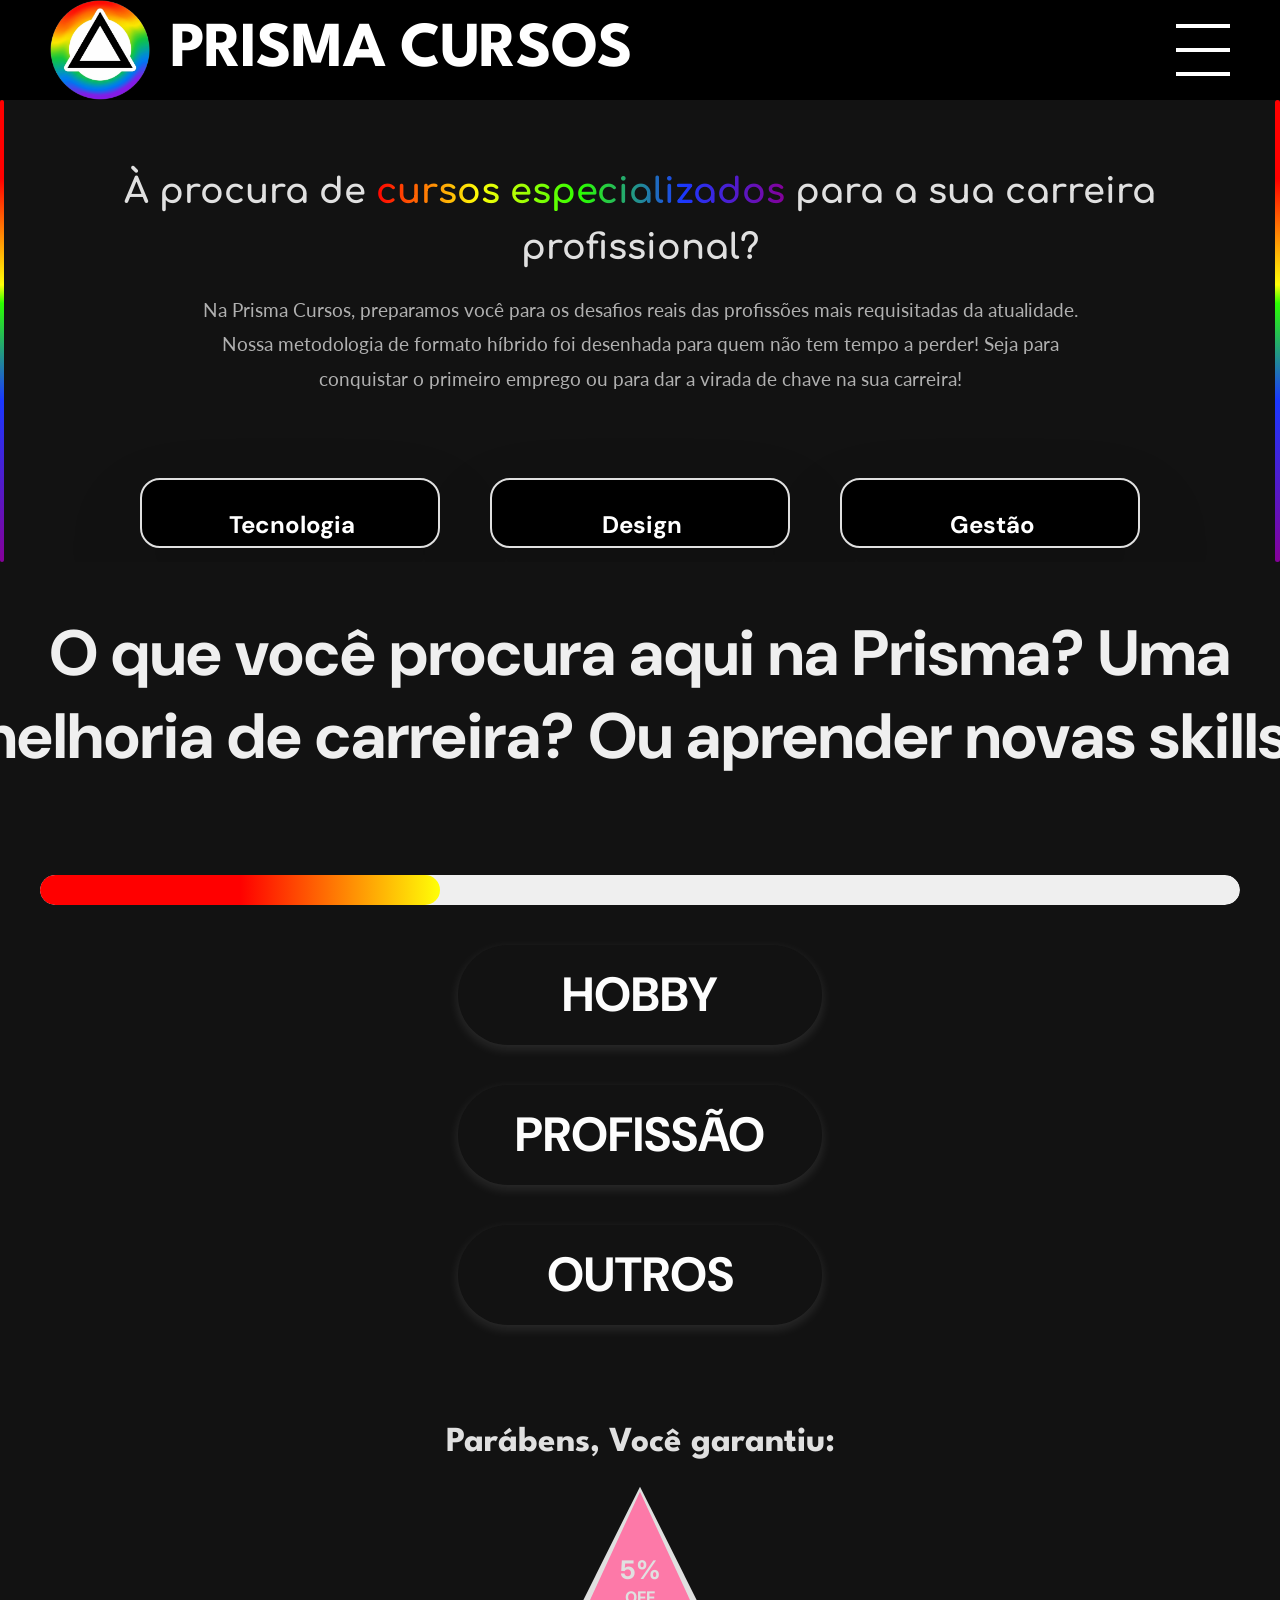
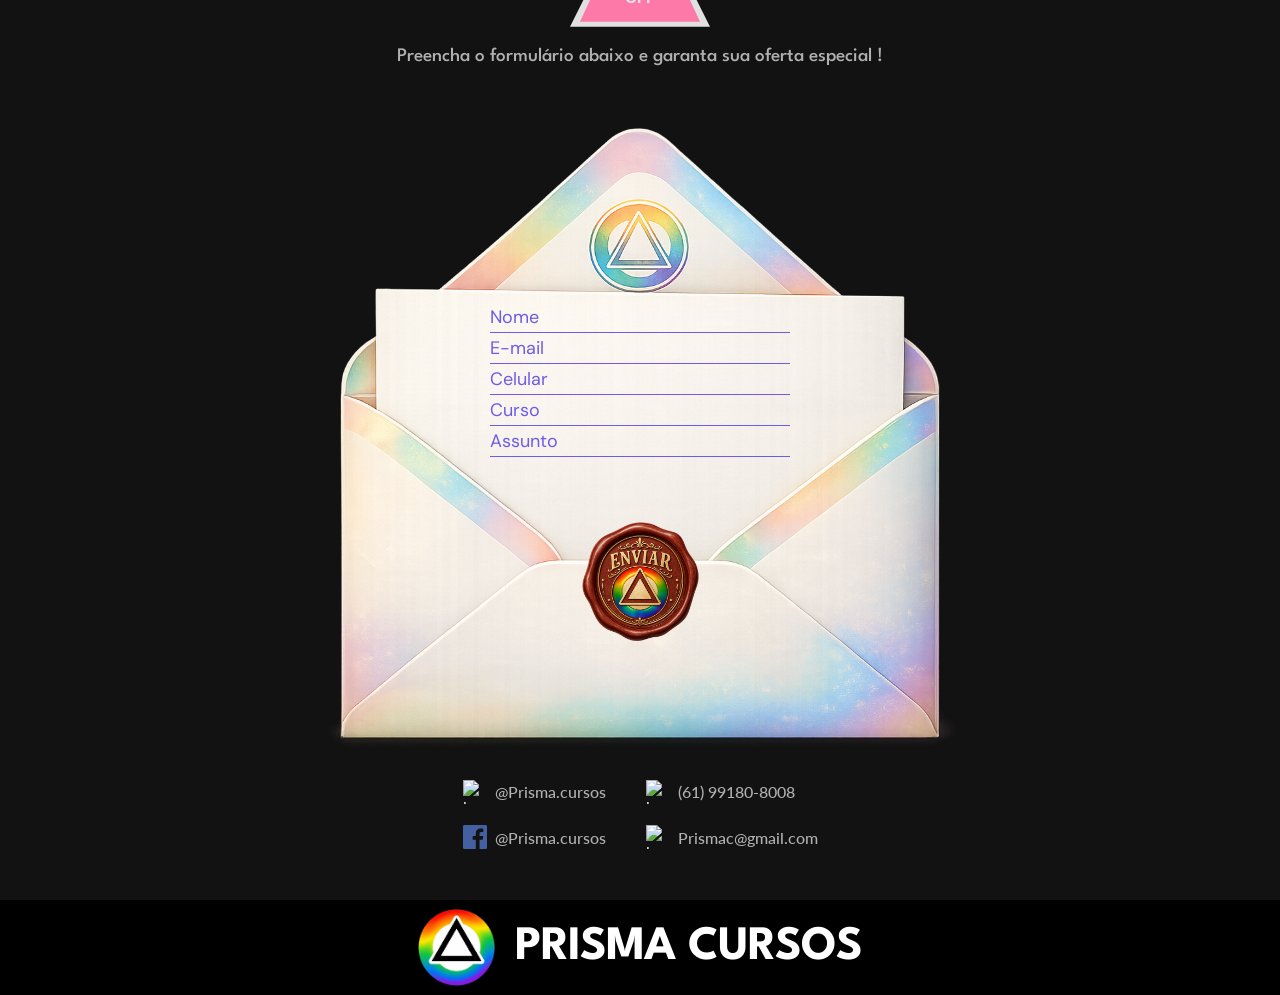
==== index.html @ 5616bdf9 "style(quiz): finalizar ajustes do figma e corrigir cliques do desconto progressivo" ====
<!DOCTYPE html>
<html lang="pt-BR">

<head>
  <meta charset="UTF-8">
  <meta name="viewport" content="width=device-width, initial-scale=1.0">
  <meta name="description" content="PrismaCursos - Plataforma de cursos online">
  <title>PrismaCursos</title>

  <!-- Google Fonts: League Spartan + DM Sans -->
  <link rel="preconnect" href="https://fonts.googleapis.com">
  <link rel="preconnect" href="https://fonts.gstatic.com" crossorigin>
  <link
    href="https://fonts.googleapis.com/css2?family=DM+Sans:wght@400;500;700&family=League+Spartan:wght@600;700;800&display=swap"
    rel="stylesheet">

  <link rel="stylesheet" href="css/styles.css">
</head>

<body>

  <!-- ============ HEADER ============ -->
  <header id="header">
    <nav id="navbar">
      <!-- Logo + Nome à esquerda -->
      <a href="#" class="logo" id="logo-link">
        <img src="assets/PrismaLogo.png" alt="Prisma Logo" class="logo-img" id="logo-img">
        <span class="logo-text">PRISMA CURSOS</span>
      </a>

      <!-- Hamburger Menu à direita -->
      <button class="hamburger" id="hamburger-btn" aria-label="Abrir menu" aria-expanded="false">
        <span class="hamburger-line"></span>
        <span class="hamburger-line"></span>
        <span class="hamburger-line"></span>
      </button>
    </nav>

    <!-- Overlay do menu -->
    <div class="menu-overlay" id="menu-overlay">
      <ul class="menu-list" id="menu-list">
        <li class="menu-item">
          <a href="#prisma" class="menu-link" id="menu-link-prisma">
            <span class="menu-icon">▲</span>
            <span class="menu-label">PRISMA</span>
          </a>
        </li>
        <li class="menu-item">
          <a href="#quem-somos" class="menu-link" id="menu-link-quem-somos">
            <span class="menu-icon">▲</span>
            <span class="menu-label">QUEM SOMOS</span>
          </a>
        </li>
        <li class="menu-item">
          <a href="#cursos" class="menu-link" id="menu-link-cursos">
            <span class="menu-icon">▲</span>
            <span class="menu-label">CURSOS</span>
          </a>
        </li>
        <li class="menu-item">
          <a href="#quiz" class="menu-link" id="menu-link-quiz">
            <span class="menu-icon">▲</span>
            <span class="menu-label">QUIZ</span>
          </a>
        </li>
        <li class="menu-item">
          <a href="#depoimento" class="menu-link" id="menu-link-depoimento">
            <span class="menu-icon">▲</span>
            <span class="menu-label">DEPOIMENTOS</span>
          </a>
        </li>
        <li class="menu-item">
          <a href="#contato" class="menu-link" id="menu-link-contato">
            <span class="menu-icon">▲</span>
            <span class="menu-label">CONTATO</span>
          </a>
        </li>
      </ul>
    </div>
  </header>


  <!-- ============ MAIN ============ -->
  <main id="main-content">

    <!-- ============ APRESENTAÇÃO ============ -->
    <section id="apresentacao">
      <!-- Barras laterais decorativas (Figma) -->
      <div class="barra-lateral esquerda"></div>
      <div class="barra-lateral direita"></div>

      <h1>À procura de <span class="texto-colorido">cursos especializados</span> para a sua carreira profissional?</h1>
      <p>Na Prisma Cursos, preparamos você para os desafios reais das profissões mais requisitadas da atualidade. 
      Nossa metodologia de formato híbrido foi desenhada para quem não tem tempo a perder!
      Seja para conquistar o primeiro emprego ou para dar a virada de chave na sua carreira!</p>
      <div class="container">
        <!--Card: Tecnologia-->
        <div class="card">
          <div class="trilha">
            <h2>Tecnologia</h2>
          </div>
          <div class="conteudo">
            <p>voltada para a criação, desenvolvimento e manutenção de soluções digitais. 
              Os profissionais dessa área transformam ideias em códigos, sistemas e infraestruturas seguras. 
              A atuação engloba o desenvolvimento de softwares e aplicativos (computadores e celulares), 
              a análise de grandes volumes de dados para tomada de decisão, o gerenciamento de redes e 
              a garantia da segurança da informação.</p>
              <a href="#">Conheça nossos cursos!</a>
            </div>
          </div>
          <!--Card: Design-->
          <div class="card">
            <div class="trilha">
              <h2>Design</h2>
            </div>
            <div class="conteudo">
              <p>conecta a estética à funcionalidade, focando em como os usuários interagem e percebem produtos, 
                serviços e marcas. A atuação envolve desde a criação da identidade visual e peças de comunicação de 
                uma empresa até o desenho de interfaces digitais (sites e aplicativos) que sejam intuitivas, acessíveis e 
                que proporcionem uma excelente experiência para o usuário.</p>
              <a href="#">Conheça nossos cursos!</a>
              
            </div>
          </div>
        <!--Card: Gestão-->
        <div class="card">
          <div class="trilha">
            <h2>Gestão</h2>
          </div>
          <div class="conteudo">
            <p>focada em liderar pessoas, otimizar processos e direcionar recursos 
              para que as organizações alcancem seus objetivos de forma eficiente. 
              Quem atua nessa área é responsável pelo planejamento estratégico, coordenação de equipes, 
              administração financeira, gerenciamento de projetos e análise de métricas de desempenho 
              do negócio.</p>
            <a href="#">Conheça nossos cursos!</a>
            
          </div>
        </div>
      </div>
    </section>

    <!-- ============ QUIZ ============ -->
    <section id="quiz" class="quiz-section">

      <!-- Barra de progresso global -->
      <div class="quiz-progress" id="quiz-global-progress" data-step="1">
        <div class="quiz-progress__track"></div>
        <div class="quiz-progress__fill" id="quiz-progress-fill" style="width: 33.3%"></div>
      </div>

      <!-- Step 1 -->
      <div class="quiz-step active" data-step="1">
        <h2 class="quiz-question" id="quiz-question-1">
          O que você procura aqui na Prisma? Uma melhoria de carreira? Ou aprender novas skills?
        </h2>

        <div class="quiz-options">
          <button class="quiz-btn" id="quiz-btn-hobby" data-answer="hobby" type="button">HOBBY</button>
          <button class="quiz-btn" id="quiz-btn-profissao" data-answer="profissao" type="button">PROFISSÃO</button>
          <button class="quiz-btn" id="quiz-btn-outros" data-answer="outros" type="button">OUTROS</button>
        </div>
      </div>

      <!-- Step 2 -->
      <div class="quiz-step" data-step="2">
        <h2 class="quiz-question" id="quiz-question-2">
          O que você prefere? Atender cursos presencialmente ou online?
        </h2>

        <div class="quiz-options">
          <button class="quiz-btn" id="quiz-btn-presencial" data-answer="presencial" type="button">PRESENCIAL</button>
          <button class="quiz-btn" id="quiz-btn-online" data-answer="online" type="button">ONLINE</button>
          <button class="quiz-btn" id="quiz-btn-naosei" data-answer="naosei" type="button">NÃO SEI</button>
        </div>
      </div>

      <!-- Step 3 -->
      <div class="quiz-step" data-step="3">
        <h2 class="quiz-question" id="quiz-question-3">
          Qual área do conhecimento você está procurando se aprimorar aqui na Prisma?
        </h2>

        <div class="quiz-options">
          <button class="quiz-btn" id="quiz-btn-design" data-answer="design" type="button">DESIGN</button>
          <button class="quiz-btn" id="quiz-btn-tecnologia" data-answer="tecnologia" type="button">TECNOLOGIA</button>
          <button class="quiz-btn" id="quiz-btn-gestao" data-answer="gestao" type="button">GESTÃO</button>
        </div>
      </div>

      <!-- Resultado -->
      <div class="quiz-step quiz-result" data-step="result">
        <h2 class="quiz-question quiz-result__text" id="quiz-result-text">
          <!-- Preenchido via JS -->
        </h2>
        <div class="quiz-result__image-wrapper" id="quiz-result-image-wrapper">
          <img class="quiz-result__image" id="quiz-result-image" src="" alt="Imagem do curso recomendado">
        </div>
        <div class="quiz-result__arrow" id="quiz-result-arrow">
          <svg width="24" height="80" viewBox="0 0 24 80" fill="none">
            <line x1="12" y1="0" x2="12" y2="68" stroke="#EFEFEF" stroke-width="2"/>
            <path d="M4 60 L12 76 L20 60" stroke="#EFEFEF" stroke-width="2" fill="none"/>
          </svg>
        </div>
      </div>
    </section>

    <!-- ============ CONTATO ============ -->
    <section id="contato">
      <div class="cabecalho-oferta">
        <h1>Parábens, Você garantiu:</h1>
        <div class="triangulo-borda">
          <div id="cor-desconto" class="triangulo-conteudo desconto-5"> <!--há duas classes nesse elemento! t-c(estrutura) e desconto-x(estilo/cor)  -->
            <span id="valor-desconto" class="porcentagem">5%</span>
            <span class="texto-off">OFF</span>
          </div>
        </div>
        <h3>Preencha o formulário abaixo e garanta sua oferta especial !</h3>
      </div>

      <div class="carta-container">
        <img src="assets/envelope.png" alt="Carta aberta" class="fundo-carta">

        <form class="formulario-inputs">
          <input type="text" id="input-nome" placeholder="Nome">
          <input type="email" id="input-email" placeholder="E-mail">
          <input type="tel" id="input-celular" placeholder="Celular">
          <input type="text" id="input-curso" placeholder="Curso">
          <input type="text" id="input-assunto" placeholder="Assunto">
        </form>

        <a href="confirmation.html" id="btn-enviar" class="botao-esfera">
          <img src="assets/selo.png" alt="Ícone do botão">
        </a>
      </div>

      <div class="bloco-contatos-rodape">
        <div class="item-contato">
          <img src="assets/icon-instagram.svg" alt="Logo Instagram" class="icone-pequeno">
          <span>@Prisma.cursos</span>
        </div>
        
        <div class="item-contato">
          <img src="assets/icon-telefone.svg" alt="Logo Telefone" class="icone-pequeno">
          <span>(61) 99180-8008</span>
        </div>

        <div class="item-contato">
          <img src="assets/icon-facebook.svg" alt="Logo Facebook" class="icone-pequeno">
          <span>@Prisma.cursos</span>
        </div>
        
        <div class="item-contato">
          <img src="assets/icon-email.svg" alt="Logo E-mail" class="icone-pequeno">
          <span>Prismac@gmail.com</span>
        </div>
      </div>
    </section>
  </main>

  <!-- ============ FOOTER ============ -->
  <footer id="footer">
    <div class="footer-logo">
      <img src="assets/PrismaLogo.png" alt="Prisma Logo" class="footer-logo-img">
      <span class="footer-logo-text">PRISMA CURSOS</span>
    </div>
  </footer>

  <script src="js/main.js"></script>
  <script src="js/quiz.js"></script>
</body>
</html>
---- css/styles.css ----
@import url('https://fonts.googleapis.com/css2?family=Comfortaa:wght@400;700&family=DM+Sans:wght@400;500;700;800&family=Inter:wght@400;500;700&family=Lato:wght@400;700&family=League+Spartan:wght@400;500;700&family=Montserrat:wght@400;700;800&display=swap');

/* ========================================
   PrismaCursos — Estilos principais
   ========================================
   Se preferir editar em SCSS, use a pasta /scss
   e compile com o script compilar-scss.sh
   ======================================== */

/* ---------- Reset & base ---------- */
*,
*::before,
*::after {
  margin: 0;
  padding: 0;
  box-sizing: border-box;
}

:root {
  /* Paleta de cores — altere aqui para mudar o tema inteiro */
  --cor-primaria: #6c5ce7;
  --cor-secundaria: #a29bfe;
  --cor-fundo: #121212;
  --cor-superficie: #1a1a2e;
  --cor-texto: #e0e0e0;
  --cor-texto-claro: #b0b0b0;
  --cor-destaque: #fd79a8;

  /* Tipografia */
  --fonte-principal: 'Segoe UI', system-ui, -apple-system, sans-serif;
  --fonte-titulo: 'League Spartan', sans-serif;
  --fonte-corpo: 'DM Sans', sans-serif;

  /* Espaçamentos */
  --espacamento-sm: 0.5rem;
  --espacamento-md: 1rem;
  --espacamento-lg: 2rem;
  --espacamento-xl: 4rem;
}

html {
  scroll-behavior: smooth;
}

body {
  font-family: var(--fonte-principal);
  background-color: var(--cor-fundo);
  color: var(--cor-texto);
  line-height: 1.6;
  min-height: 100vh;
}

a {
  color: var(--cor-secundaria);
  text-decoration: none;
  transition: color 0.3s ease;
}

a:hover {
  color: var(--cor-destaque);
}

/* ---------- Header / Navbar ---------- */
#header {
  background-color: #000000;
  padding: 0;
  position: sticky;
  top: 0;
  z-index: 100;
  height: 100px;
}

#navbar {
  display: flex;
  justify-content: space-between;
  align-items: center;
  width: 100%;
  height: 100px;
  padding: 0 50px;
}

/* --- Logo --- */
.logo {
  display: flex;
  align-items: center;
  gap: 20px;
  text-decoration: none;
  transition: opacity 0.3s ease;
  height: 100%;
}

.logo:hover {
  opacity: 0.85;
  color: inherit;
}

.logo-img {
  width: 100px;
  height: 100px;
  object-fit: contain;
}

.logo-text {
  font-family: var(--fonte-titulo);
  font-weight: 700;
  font-size: 64px;
  line-height: 59px;
  color: #ffffff;
  letter-spacing: -0.02em;
  text-transform: uppercase;
  display: flex;
  align-items: center;
}

/* --- Hamburger --- */
.hamburger {
  display: flex;
  flex-direction: column;
  justify-content: space-between;
  align-items: flex-start;
  width: 54px;
  height: 52px;
  background: transparent;
  border: none;
  cursor: pointer;
  padding: 0;
  transition: opacity 0.2s ease;
  z-index: 200;
}

.hamburger-line {
  display: block;
  width: 54px;
  height: 4px;
  background-color: #ffffff;
  border-radius: 0;
  transition: transform 0.35s cubic-bezier(0.77, 0, 0.175, 1),
              opacity 0.25s ease;
  transform-origin: center center;
  flex-shrink: 0;
}

/* Hamburger animação → X */
.hamburger.active .hamburger-line:nth-child(1) {
  transform: translateY(24px) rotate(45deg);
}

.hamburger.active .hamburger-line:nth-child(2) {
  opacity: 0;
  transform: scaleX(0);
}

.hamburger.active .hamburger-line:nth-child(3) {
  transform: translateY(-24px) rotate(-45deg);
}

/* --- Menu Overlay --- */
.menu-overlay {
  position: absolute;
  top: 100px;
  right: 50px;
  width: 330px;
  background-color: #000000;
  border: none;
  border-radius: 0;
  padding: 0;
  opacity: 0;
  visibility: hidden;
  transform: translateY(-10px) scale(0.97);
  transition: opacity 0.3s ease,
              visibility 0.3s ease,
              transform 0.3s cubic-bezier(0.25, 0.46, 0.45, 0.94);
  pointer-events: none;
  z-index: 150;
}

.menu-overlay.open {
  opacity: 1;
  visibility: visible;
  transform: translateY(0) scale(1);
  pointer-events: auto;
}

/* --- Menu List --- */
.menu-list {
  list-style: none;
  padding: 0;
  margin: 0;
  display: flex;
  flex-direction: column;
}

.menu-item {
  opacity: 0;
  transform: translateX(-12px);
  transition: opacity 0.3s ease, transform 0.3s ease;
  height: 52px;
  background-color: #000000;
}

.menu-overlay.open .menu-item {
  opacity: 1;
  transform: translateX(0);
}

/* Delays escalonados para cada item */
.menu-overlay.open .menu-item:nth-child(1) { transition-delay: 0.05s; }
.menu-overlay.open .menu-item:nth-child(2) { transition-delay: 0.10s; }
.menu-overlay.open .menu-item:nth-child(3) { transition-delay: 0.15s; }
.menu-overlay.open .menu-item:nth-child(4) { transition-delay: 0.20s; }
.menu-overlay.open .menu-item:nth-child(5) { transition-delay: 0.25s; }
.menu-overlay.open .menu-item:nth-child(6) { transition-delay: 0.30s; }

.menu-link {
  display: flex;
  align-items: center;
  width: 100%;
  height: 100%;
  padding: 5px 20px;
  color: #ffffff;
  text-decoration: none;
  transition: color 0.2s ease;
  background-color: #000000;
  gap: 32px;
}

.menu-link:hover {
  color: var(--cor-destaque);
}

.menu-icon {
  width: 42px;
  height: 42px;
  display: flex;
  align-items: center;
  justify-content: center;
  font-size: 32px;
  color: #ffffff;
  transition: color 0.2s ease;
  flex-shrink: 0;
  line-height: 42px;
}

.menu-link:hover .menu-icon {
  color: var(--cor-destaque);
}

.menu-label {
  font-family: var(--fonte-corpo);
  font-weight: 400;
  font-size: 32px;
  line-height: 42px;
  color: #ffffff;
}

.menu-link:hover .menu-label {
  color: var(--cor-destaque);
}

/* ---------- Responsividade Header ---------- */
@media (max-width: 768px) {
  #header {
    height: 60px;
  }

  #navbar {
    height: 60px;
    padding: 0 16px;
  }

  .logo-img {
    width: 60px;
    height: 60px;
  }

  .logo-text {
    display: none; /* Mobile header doesn't show text in Figma */
  }



  .menu-overlay {
    top: 60px;
    right: 16px;
    width: 330px;
  }
}

@media (max-width: 768px) {
  #navbar {
    padding: 0 16px;
  }

  .menu-overlay {
    right: 16px;
    width: calc(100vw - 32px);
    max-width: 320px;
  }

  .logo-text {
    font-size: 1.35rem;
  }

  .logo-img {
    width: 42px;
    height: 42px;
  }
}

/* ===========================================
   QUIZ SECTION
   =========================================== */
.quiz-section {
  position: relative;
  background-color: #121212;
  min-height: 100vh;
  display: flex;
  flex-direction: column;
  align-items: center;
  justify-content: center;
  overflow: hidden;
  padding: 60px 20px 80px;
}



/* --- Quiz Step (cada tela de pergunta) --- */
.quiz-step {
  display: none !important;
}

.quiz-step.active {
  display: contents !important;
}

/* Animations for children of active steps */
.quiz-step.active .quiz-question {
  animation: quizSlideInQuestion 0.5s cubic-bezier(0.25, 0.46, 0.45, 0.94) forwards;
}

.quiz-step.active .quiz-options {
  animation: quizSlideInOptions 0.5s cubic-bezier(0.25, 0.46, 0.45, 0.94) forwards;
}

.quiz-step.active .quiz-result__image-wrapper {
  animation: quizSlideInOptions 0.5s cubic-bezier(0.25, 0.46, 0.45, 0.94) forwards;
}

@keyframes quizSlideInQuestion {
  from {
    opacity: 0;
    transform: translateY(20px);
  }
  to {
    opacity: 1;
    transform: translateY(0);
  }
}

@keyframes quizSlideInOptions {
  from {
    opacity: 0;
    transform: translateY(30px);
  }
  to {
    opacity: 1;
    transform: translateY(0);
  }
}

/* --- Pergunta --- */
.quiz-question {
  font-family: var(--fonte-corpo);
  font-size: 1.75rem;
  font-weight: 700;
  color: #EFEFEF;
  text-align: center;
  line-height: 1.35;
  max-width: 342px;
  order: 1;
}

/* --- Barra de progresso --- */
.quiz-progress {
  position: relative;
  width: 100%;
  max-width: 342px;
  height: 30px;
  border-radius: 90px;
  overflow: hidden;
  order: 2;
  margin: 20px auto;
  transition: opacity 0.4s ease, visibility 0.4s ease;
}
.quiz-progress__track {
  position: absolute;
  inset: 0;
  background-color: #EFEFEF;
  border-radius: 90px;
}

.quiz-progress__fill {
  position: absolute;
  top: 0;
  left: 0;
  height: 100%;
  border-radius: 90px;
  transition: width 0.6s cubic-bezier(0.25, 0.46, 0.45, 0.94);
}

/* Gradientes das barras em cada step */
#quiz-global-progress[data-step="1"] .quiz-progress__fill {
  background: linear-gradient(90deg, #FF0000 50%, #FFFF07 100%);
}

#quiz-global-progress[data-step="2"] .quiz-progress__fill {
  background: linear-gradient(90deg, #FF0000 25%, #FFFF07 59%, #2BFF00 71%, #1A38FF 100%);
}

#quiz-global-progress[data-step="3"] .quiz-progress__fill {
  background: linear-gradient(
    90deg,
    #FF0000 17%,
    #FFFF07 40%,
    #2BFF00 44%,
    #1A38FF 65%,
    #850099 100%
  );
}

/* --- Opções de resposta (grupo) --- */
.quiz-options {
  display: flex;
  flex-direction: column;
  gap: 28px;
  width: 100%;
  max-width: 364px;
  align-items: center;
  order: 3;
}

/* --- Botão de resposta --- */
.quiz-btn {
  display: flex;
  align-items: center;
  justify-content: center;
  width: 100%;
  max-width: 364px;
  height: 80px;
  background-color: #121212;
  color: #FDFDFD;
  font-family: var(--fonte-corpo);
  font-size: clamp(1.5rem, 5vw, 2.25rem);
  font-weight: 700;
  text-align: center;
  border: none;
  border-radius: 180px;
  box-shadow: 0px 4px 12px 0px rgba(239, 239, 239, 0.12);
  cursor: pointer;
  transition:
    transform 0.25s cubic-bezier(0.25, 0.46, 0.45, 0.94),
    box-shadow 0.3s ease,
    background-color 0.3s ease,
    color 0.3s ease;
  user-select: none;
  -webkit-tap-highlight-color: transparent;
}

.quiz-btn:hover {
  transform: scale(1.04);
  box-shadow:
    0px 6px 24px 0px rgba(239, 239, 239, 0.2),
    0 0 0 2px rgba(239, 239, 239, 0.08);
}

.quiz-btn:active {
  transform: scale(0.97);
  box-shadow: 0px 2px 6px 0px rgba(239, 239, 239, 0.1);
}

/* Estado "selecionado" breve — flash ao clicar */
.quiz-btn.selected {
  background-color: #FDFDFD;
  color: #121212;
  box-shadow: 0px 0px 32px 4px rgba(239, 239, 239, 0.3);
}

/* --- Resultado --- */
.quiz-result {
  gap: 32px;
}

.quiz-result__text {
  max-width: 342px;
}

.quiz-result__image-wrapper {
  width: 100%;
  max-width: 342px;
  border-radius: 40px;
  overflow: hidden;
  box-shadow: 0px 4px 12px 0px rgba(0, 0, 0, 0.12);
  animation: quizImageFloat 3s ease-in-out infinite alternate;
}

@keyframes quizImageFloat {
  from {
    transform: translateY(0);
  }
  to {
    transform: translateY(-6px);
  }
}

.quiz-result__image {
  display: block;
  width: 100%;
  height: auto;
  object-fit: cover;
}

.quiz-result__arrow {
  animation: quizArrowBounce 1.5s ease-in-out infinite;
}

@keyframes quizArrowBounce {
  0%, 100% {
    transform: translateY(0);
  }
  50% {
    transform: translateY(10px);
  }
}

/* --- Botão refazer --- */
.quiz-btn--restart {
  max-width: 280px;
  height: 60px;
  font-size: 1.15rem;
  border: 2px solid rgba(239, 239, 239, 0.25);
  background-color: transparent;
  box-shadow: none;
}

.quiz-btn--restart:hover {
  background-color: rgba(239, 239, 239, 0.06);
  border-color: rgba(239, 239, 239, 0.5);
  box-shadow: 0px 4px 16px 0px rgba(239, 239, 239, 0.1);
}

/* --- Responsividade Quiz --- */
@media (max-width: 480px) {
  .quiz-section {
    padding: 40px 12px 60px;
  }

  .quiz-question {
    font-size: 1.4rem;
  }

  .quiz-btn {
    height: 70px;
    font-size: 1.4rem;
  }

  .quiz-progress {
    height: 22px;
  }

  .quiz-result__image-wrapper {
    border-radius: 28px;
  }
}

/* ===========================================
   PC / DESKTOP SPECIFIC QUIZ STYLING
   =========================================== */
@media (min-width: 1024px) {
  .quiz-section {
    min-height: 813px;
    height: 813px;
    padding: 0;
    display: flex;
    justify-content: center;
    align-items: center;
  }

  .quiz-step {
    display: none !important;
    position: relative;
    width: 1440px;
    max-width: 1440px;
    height: 813px;
    padding: 0;
    gap: 0;
  }

  .quiz-step.active {
    display: flex !important;
  }

  .quiz-question {
    position: absolute;
    top: 50px;
    left: 30px;
    width: 1380px;
    max-width: 1380px;
    font-size: 64px;
    line-height: 83px;
    margin: 0;
  }

  .quiz-progress {
    position: absolute;
    top: 313px;
    left: 50%;
    transform: translateX(-50%);
    width: 1200px;
    max-width: 1200px;
    height: 30px;
    margin: 0;
  }

  .quiz-options {
    position: absolute;
    top: 383px;
    left: 538px;
    width: 364px;
    max-width: 364px;
    gap: 40px;
    margin: 0;
  }

  .quiz-btn {
    width: 364px;
    height: 100px;
    max-width: 364px;
    font-size: 48px;
    line-height: 62px;
  }

  /* Result screen */
  .quiz-result .quiz-result__text {
    position: absolute;
    top: 30px;
    left: 30px;
    width: 1380px;
    max-width: 1380px;
    font-size: 64px;
    line-height: 83px;
    margin: 0;
  }

  .quiz-result__image-wrapper {
    position: absolute;
    top: 293px;
    left: 353px;
    width: 735px;
    max-width: 735px;
    height: 490px;
    border-radius: 90px;
    margin: 0;
  }

  .quiz-result__image {
    width: 100%;
    height: 100%;
    object-fit: cover;
  }

  .quiz-result__arrow {
    display: none;
  }
}

/* ---------- Apresentação ---------- */
#apresentacao {
  position: relative; /* to allow absolute positioned lateral bars */
  background-color: #121212; /* matching figma design background */
  display: flex;
  flex-direction: column;
  align-items: center;
  justify-content: center;
  text-align: center;
  padding: var(--espacamento-xl) var(--espacamento-lg);
  overflow: hidden; /* prevents lateral bars from sticking out */
}

#apresentacao h1 {
  font-family: 'Comfortaa', cursive, sans-serif;
  font-size: 2.2rem;
  margin-bottom: var(--espacamento-md);
  text-align: center;
}

#apresentacao p {
  font-family: 'Lato', sans-serif;
  font-size: 1.2rem;
  color: var(--cor-texto-claro);
  max-width: 900px;
  margin-bottom: var(--espacamento-lg);
  line-height: 1.8;
}

/* Barras laterais decorativas */
.barra-lateral {
  position: absolute;
  top: 0;
  height: 100%;
  background: linear-gradient(180deg, #FF0000 17%, #FFFF07 40%, #2BFF00 44%, #1A38FF 65%, #850099 100%);
  border-radius: 90px;
  z-index: 10;
}
.barra-lateral.esquerda {
  left: 0;
  width: 4px;
}
.barra-lateral.direita {
  right: 0;
  width: 5px;
}

/*Texto colorido para títulos(h1)*/
.texto-colorido {
  font-size: 2.2rem;
  background: linear-gradient(to right, #FF0000, #FFFF07, #2BFF00, #1A38FF, #850099);
  -webkit-background-clip: text;
  background-clip: text;
  -webkit-text-fill-color: transparent;
  font-family: 'Comfortaa', cursive, sans-serif;
}
/*Cards das trilhas profissionais - apresentação*/

.container {
  margin: 0;
  padding: 0;
  box-sizing: border-box;
  display: flex;
  justify-content: center;
  align-items: center;
  flex-wrap: wrap;
  gap: 100px 50px;
}
.container .card {
  top: 50px;
  position: relative;
  height: 70px;
  width: 300px;
  box-shadow: 0 35px 80px rgba(0,0,0,.15);
  background: #000000;
  border-radius: 20px;
  transition: .5s;
  border: solid 2px #e0e0e0;
  overflow: hidden;
}
.container .card h2 {
  font-family: 'DM Sans', sans-serif;
  font-size: 1.5rem;
  color: #ffffff;
}
.container .card:hover {
  background: linear-gradient(180deg, #000000,#000000,#0a1fa4);
  height: 450px;
  transition: .5s;
  border: solid 2px #e0e0e0;
}
.container .card .trilha {
  top: 10px;
  position: absolute;
  width: 300px;
  height: 70px;
  overflow: hidden;
  display: flex;
  justify-content: center;
  align-items: center;
}
.container .card .conteudo {
  position: absolute;
  width: 100%;
  top: 70px;
  overflow: hidden;
  padding: var(--espacamento-md);
  display: flex;
  flex-direction: column;
  gap: var(--espacamento-md);
  align-items: center;
}
.container .card .conteudo p {
  font-family: 'Lato', sans-serif;
  font-size: 0.95rem;
  color: var(--cor-texto-claro);
  line-height: 1.5;
  text-align: justify;
  margin: 0;
}
.container .card .conteudo a {
  font-family: 'DM Sans', sans-serif;
  font-weight: 700;
  background-color: var(--cor-primaria);
  color: #ffffff;
  padding: 0.5rem 1rem;
  border-radius: 8px;
  transition: background-color 0.3s ease;
}
.container .card .conteudo a:hover {
  background-color: var(--cor-destaque);
}

#contato {
  background-color: var(--cor-fundo);
  padding: 40px 20px;
}

/* --- CABEÇALHO DA OFERTA --- */
.cabecalho-oferta {
  display: flex;
  flex-direction: column; /* Empilha os elementos*/
  align-items: center;    /* Alinha o centro do triângulo com o centro dos textos */
  text-align: center;     /* Garante que o texto fique centralizado se quebrar para uma segunda linha */
  gap: 15px; 
  margin-bottom: 30px;
}
.cabecalho-oferta h1 {
  font-family: 'League Spartan', sans-serif;
  font-weight: 700;
  font-size: 2.2rem;
  color: var(--cor-texto);
}
.cabecalho-oferta h3 {
  font-family: 'League Spartan', sans-serif;
  font-weight: 500;
  font-size: 1.2rem;
  color: var(--cor-texto-claro);
}

.cabecalho-confirmation {
  display: flex;
  flex-direction: column; 
  text-align: center;     
  gap: 15px; 
  margin-bottom: 30px; 
}
.cabecalho-confirmation h1 {
  font-family: 'League Spartan', sans-serif;
  font-weight: 700;
  font-size: 2.2rem;
  color: var(--cor-texto);
}
.cabecalho-confirmation h3 {
  font-family: 'League Spartan', sans-serif;
  font-weight: 500;
  font-size: 1.2rem;
  color: var(--cor-texto-claro);
}

/* ---------- DESCONTOS  ---------- */
.triangulo-borda {
  width: 25%;  /*vai ocupar % do espaço do pai */
  /* Limites de segurança*/
  min-width: 60px; 
  max-width: 140px; 
  aspect-ratio: 1 / 1; /*Trava a proporção em um quadrado perfeito (1 por 1) */
  background-color: var(--cor-texto) ; 
  clip-path: polygon(50% 0%, 100% 100%, 0% 100%); /* pontos de corte do quadradi x1,y1(topo),x2,y2(ponta dir),x3,y3(ponta esq) */
  
  display: flex;
  justify-content: center; /**/
  align-items: center;
}

.triangulo-conteudo {
  /* Se você quiser uma borda de 4px, subtraia 8px (4 de cada lado) */
  width: calc(100% - 20px);  /*largura total que esse elemento deveria ter (100% do pai) e subtraia exatamente x pixels*/
  height: calc(100% - 10px); 
  /* Como o pai já dita a proporção, o filho só acompanha */
  clip-path: polygon(50% 0%, 100% 100%, 0% 100%);

  display: flex;
  flex-direction: column;
  align-items: center;
  justify-content: flex-end; 
  padding-bottom: 8%; /* Usar % no padding ajuda na responsividade do texto */
  color:var(--cor-texto); 
  transition: background-color 2s ease; /* Transição de estilos */

}
/* --- AS SUAS 4 VARIANTES DE COR --- */
.desconto-5 { background-color: #fd79a8; }  
.desconto-10 { background-color: #6c5ce7; } 
.desconto-15 { background-color: #00b894; } 
.desconto-20 { background-color: #d63031; } 

.porcentagem {
  font-family: 'Inter', sans-serif;
  font-size: 1.6rem; /* rem ~=16px */
  font-weight: bold;
  line-height: 1;
}
.texto-off {
  font-family: 'Inter', sans-serif;
  font-size: 1rem;
  text-transform: uppercase;
  margin-top: 2px;
  font-weight: bold;
}


/* ---------- CARTA  ---------- */
.carta-container {
  /* O position relative aqui é o segredo para segurar o formulário dentro da div */
  position: relative;
  width: min(90%, 1000px); /* Retorna qual for menor */
  margin: 0 auto; /* Centraliza horizontalmente */
}
.fundo-carta {
  width: 100%;
  max-width: 100%;
  height: auto;
  display: block;
}

.formulario-inputs {
  position: absolute; 
  top: 30%; 
  left: 50%;
  transform: translateX(-50%); 
  display: flex;
  flex-direction: column; 
  width: 30%; 
}

.formulario-inputs input { /*ESTILO DOS INPUTS */
  width: 100%;
  background-color: transparent; 
  border: none;
  border-bottom: 1px solid var(--cor-primaria); /* Cria a linha estilo caderno */
  color: var(--cor-secundaria);
  font-size: clamp(6px, 18px, 20px);  /*clamp(MÍNIMO, VALOR_IDEAL, MÁXIMO) */
  padding: 1% 0; 
  font-family: 'DM Sans', sans-serif;
}
.formulario-inputs input:focus { /* Remove a borda feia de foco */
  outline: none;
}
.formulario-inputs input::placeholder {
  color: var(--cor-primaria);
}

/* ---------- BOTAO ESFERA ---------- */
.botao-esfera {
  display: flex;
  justify-content: center;
  align-items: center;
  width: 14%; /* Largura e alturar iguais para formar uma esfera */
  height: 14%;
  border-radius: 50%; /* Transforma o quadrado em círculo */
  position: absolute; 
  top: 65%; 
  left: 50%; 
  transform: translateX(-50%);
}
.botao-esfera:hover {
  transform: translateX(-50%) scale(1.1); /* preserva a centralização no hover */
}
.botao-esfera img {
  width: 100%;
  height: auto;
}


/* --- CONTATOS --- */
.bloco-contatos-rodape {
  display: grid;
  grid-template-columns: auto auto; /* Cria as 2 colunas perfeitas*/
  column-gap: 40px; 
  row-gap: 20px;   
  /*centralizar o bloco inteiro na tela */
  width: fit-content; 
  margin: 10px auto 10px auto; 
}

/*(Ícone + Texto)*/
.item-contato {
  display: flex;
  align-items: center; 
  gap: 0.5rem; 
}
.icone-pequeno {
  width: 1.5rem; 
  height: 1.5rem;
  object-fit: contain; 
}
/* --- ESTILO DO TEXTO --- */
.item-contato span {
  font-family: 'Lato', sans-serif;
  font-size: 1rem; 
  color: var(--cor-texto-claro); 
  font-weight: 500;
}

/* ============ FOOTER ============ */
#footer {
  background-color: #000000;
  height: 95px;
  display: flex;
  justify-content: center;
  align-items: center;
  width: 100%;
}

.footer-logo {
  display: flex;
  align-items: center;
  gap: 20px;
  text-decoration: none;
}

.footer-logo-img {
  width: 77px;
  height: 77px;
  object-fit: contain;
}

.footer-logo-text {
  font-family: var(--fonte-titulo);
  font-weight: 700;
  font-size: 48px;
  line-height: 44px;
  color: #ffffff;
  letter-spacing: -0.02em;
  text-transform: uppercase;
}

@media (max-width: 480px) {
  .footer-logo-text {
    font-size: 32px;
    line-height: 30px;
  }
  .footer-logo-img {
    width: 60px;
    height: 60px;
  }
}

/* ===============
   RESPONSIVIDADE 
   =============== */

#main-content {
  flex: 1; /*esticar o maincontent até o fim da página,bota o footer no final */
}

/* --- TABLET */
@media (min-width: 361px) and (max-width: 768px) {
  .formulario-inputs input { 
    width: 100%;
    font-size: clamp(18px, 1.5vw, 16px);  
    padding: 1% 0; 
  }
}

/* --- MOBILE  --- */
@media (max-width: 360px) {
  .porcentagem {
    font-size: 1rem; /* rem ~=16px */
  }
  .texto-off {
    font-size: 0.7rem;
  }
  .formulario-inputs {
    width: 20%; 
  }
  .formulario-inputs input { 
    width: 100%;
    font-size: clamp(11px, 1.5vw, 16px);  
    padding: 1% 0; 
  }
  .carta-container {
    width: min(100%, 1000px); 
  }
  .bloco-contatos-rodape {
    grid-template-columns: 1fr; /* 1 única coluna ocupando todo o espaço */
    row-gap: 15px; /* Ajusta o espaço entre as linhas */
  }
}

/* --- TABLET E MOBILE (HEADER) --- */
@media (max-width: 768px) {
  #navbar {
    flex-direction: column;
    text-align: center;
  }
  .nav-links {
    gap: 15px;
  }
  .cabecalho-oferta h1 {
    font-size: 1.7rem;
  }
}
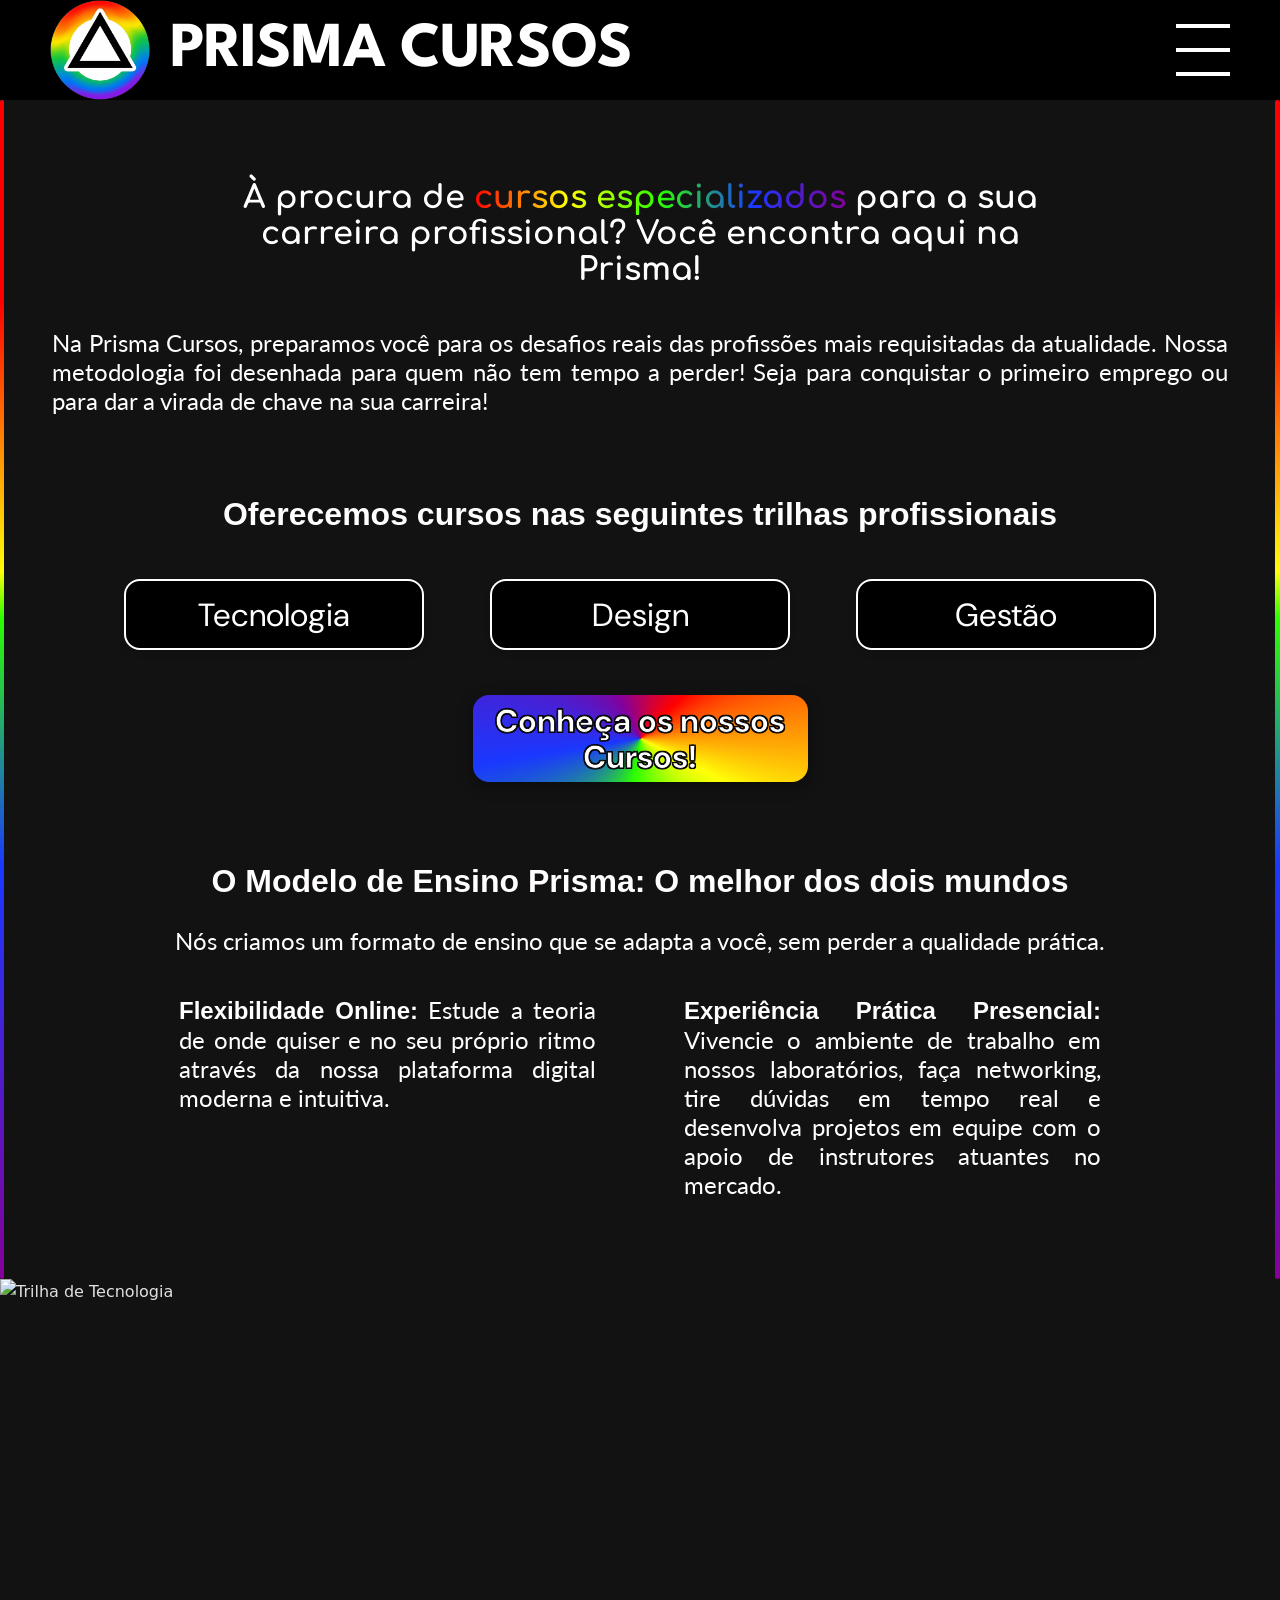
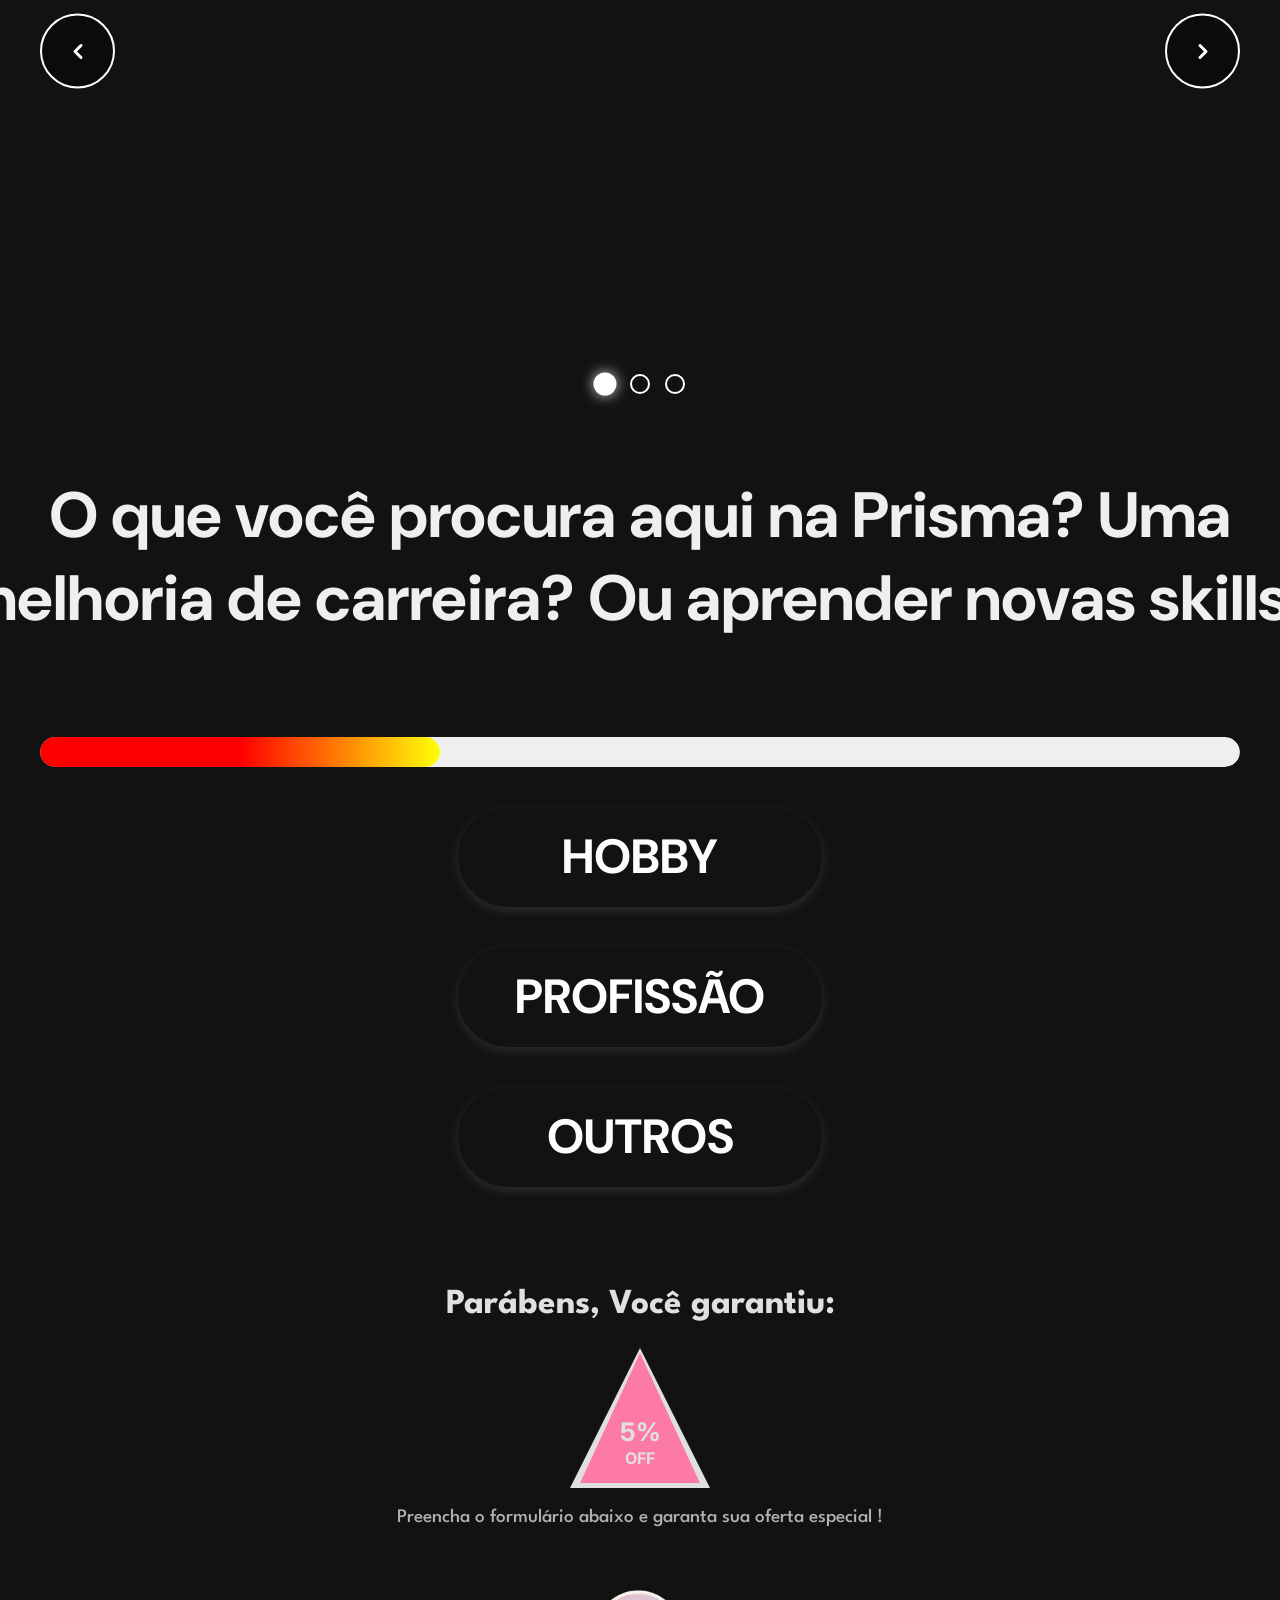
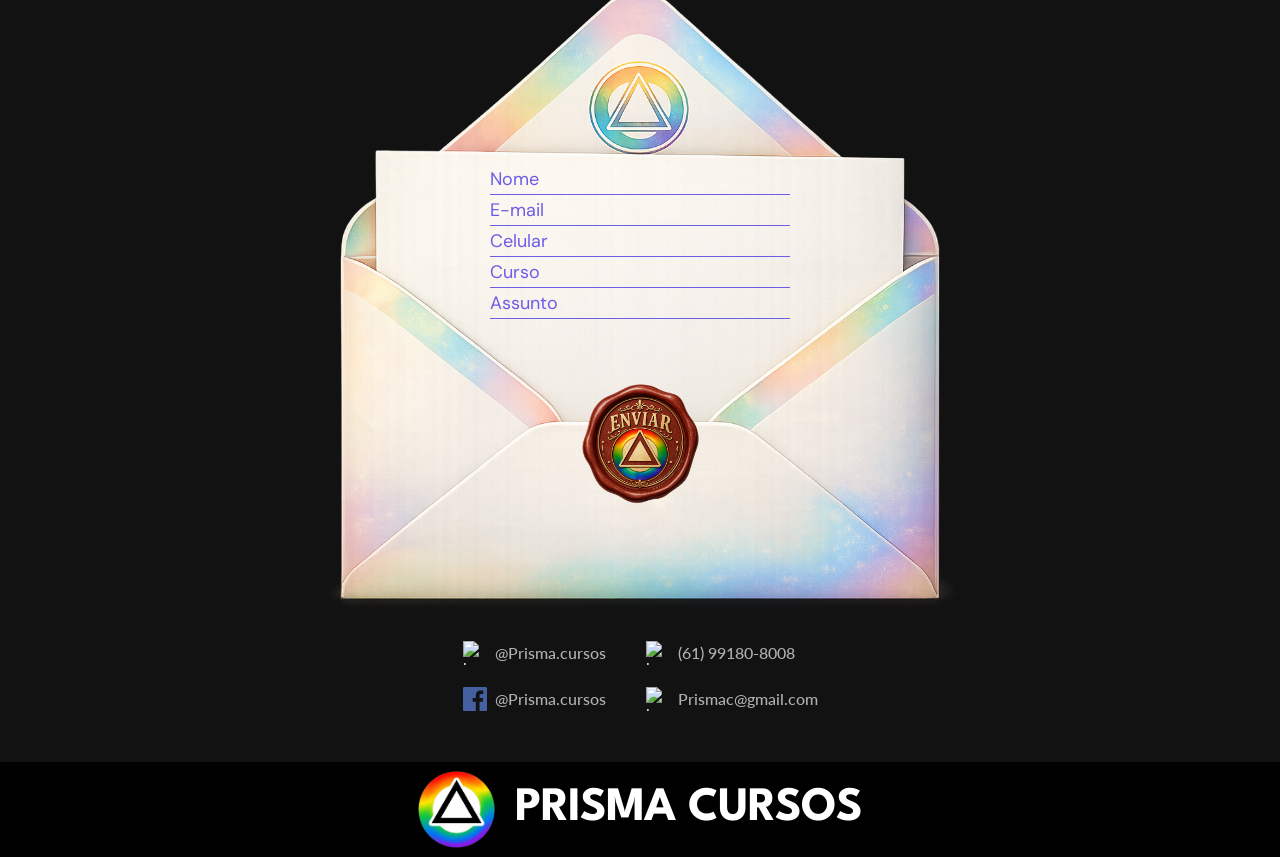
==== commit e8e10403: "feat(carrossel): adicionar carrossel de cursos edge-to-edge" ====
--- a/index.html
+++ b/index.html
@@ -89,53 +89,102 @@
       <div class="barra-lateral esquerda"></div>
       <div class="barra-lateral direita"></div>
 
-      <h1>À procura de <span class="texto-colorido">cursos especializados</span> para a sua carreira profissional?</h1>
-      <p>Na Prisma Cursos, preparamos você para os desafios reais das profissões mais requisitadas da atualidade. 
-      Nossa metodologia de formato híbrido foi desenhada para quem não tem tempo a perder!
-      Seja para conquistar o primeiro emprego ou para dar a virada de chave na sua carreira!</p>
-      <div class="container">
-        <!--Card: Tecnologia-->
-        <div class="card">
-          <div class="trilha">
-            <h2>Tecnologia</h2>
-          </div>
-          <div class="conteudo">
-            <p>voltada para a criação, desenvolvimento e manutenção de soluções digitais. 
-              Os profissionais dessa área transformam ideias em códigos, sistemas e infraestruturas seguras. 
-              A atuação engloba o desenvolvimento de softwares e aplicativos (computadores e celulares), 
-              a análise de grandes volumes de dados para tomada de decisão, o gerenciamento de redes e 
-              a garantia da segurança da informação.</p>
-              <a href="#">Conheça nossos cursos!</a>
-            </div>
-          </div>
-          <!--Card: Design-->
-          <div class="card">
-            <div class="trilha">
-              <h2>Design</h2>
-            </div>
-            <div class="conteudo">
-              <p>conecta a estética à funcionalidade, focando em como os usuários interagem e percebem produtos, 
-                serviços e marcas. A atuação envolve desde a criação da identidade visual e peças de comunicação de 
-                uma empresa até o desenho de interfaces digitais (sites e aplicativos) que sejam intuitivas, acessíveis e 
-                que proporcionem uma excelente experiência para o usuário.</p>
-              <a href="#">Conheça nossos cursos!</a>
-              
-            </div>
-          </div>
-        <!--Card: Gestão-->
-        <div class="card">
-          <div class="trilha">
-            <h2>Gestão</h2>
-          </div>
-          <div class="conteudo">
-            <p>focada em liderar pessoas, otimizar processos e direcionar recursos 
-              para que as organizações alcancem seus objetivos de forma eficiente. 
-              Quem atua nessa área é responsável pelo planejamento estratégico, coordenação de equipes, 
-              administração financeira, gerenciamento de projetos e análise de métricas de desempenho 
-              do negócio.</p>
-            <a href="#">Conheça nossos cursos!</a>
-            
-          </div>
+      <div class="apresentacao-wrapper">
+        <!-- Parte 1: Introdução e Trilhas -->
+        <div class="apresentacao-intro">
+          <h1 class="apresentacao-titulo">À procura de <span class="texto-colorido">cursos especializados</span> para a sua carreira profissional? Você encontra aqui na Prisma!</h1>
+          <p class="apresentacao-descricao">
+            Na Prisma Cursos, preparamos você para os desafios reais das profissões mais requisitadas da atualidade. 
+            Nossa metodologia foi desenhada para quem não tem tempo a perder! Seja para conquistar o primeiro emprego ou para dar a virada de chave na sua carreira!
+          </p>
+        </div>
+
+        <div class="apresentacao-trilhas">
+          <h2 class="trilhas-titulo">Oferecemos cursos nas seguintes trilhas profissionais</h2>
+          <div class="trilhas-botoes">
+            <!-- Card Tecnologia -->
+            <div class="trilha-botao tecnologia">
+              <div class="trilha-botao-cabecalho">
+                <span>Tecnologia</span>
+              </div>
+              <div class="trilha-botao-conteudo">
+                <p>Voltada para a criação, desenvolvimento e manutenção de soluções digitais. Os profissionais dessa área transformam ideias em códigos, sistemas e infraestruturas seguras. A atuação engloba o desenvolvimento de softwares e aplicativos (computadores e celulares), a análise de grandes volumes de dados para tomada de decisão, o gerenciamento de redes e a garantia da segurança da informação.</p>
+                <a href="#cursos" class="trilha-botao-link">Conheça nossos cursos!</a>
+              </div>
+            </div>
+            <!-- Card Design -->
+            <div class="trilha-botao design">
+              <div class="trilha-botao-cabecalho">
+                <span>Design</span>
+              </div>
+              <div class="trilha-botao-conteudo">
+                <p>Conecta a estética à funcionalidade, focando em como os usuários interagem e percebem produtos, serviços e marcas. A atuação envolve desde a criação da identidade visual e peças de comunicação de uma empresa até o desenho de interfaces digitais (sites e aplicativos) que sejam intuitivas, acessíveis e que proporcionem uma excelente experiência para o usuário.</p>
+                <a href="#cursos" class="trilha-botao-link">Conheça nossos cursos!</a>
+              </div>
+            </div>
+            <!-- Card Gestão -->
+            <div class="trilha-botao gestao">
+              <div class="trilha-botao-cabecalho">
+                <span>Gestão</span>
+              </div>
+              <div class="trilha-botao-conteudo">
+                <p>Focada em liderar pessoas, otimizar processos e direcionar recursos para que as organizações alcancem seus objetivos de forma eficiente. Quem atua nessa área é responsável pelo planejamento estratégico, coordenação de equipes, administração financeira, gerenciamento de projetos e análise de métricas de desempenho do negócio.</p>
+                <a href="#cursos" class="trilha-botao-link">Conheça nossos cursos!</a>
+              </div>
+            </div>
+          </div>
+          <a href="#cursos" class="cta-cursos-btn">Conheça os nossos<br>Cursos!</a>
+        </div>
+
+        <!-- Parte 2: Modelo de Ensino -->
+        <div class="modelo-ensino">
+          <h2 class="modelo-titulo">O Modelo de Ensino Prisma: O melhor dos dois mundos</h2>
+          <h3 class="modelo-subtitulo">Nós criamos um formato de ensino que se adapta a você, sem perder a qualidade prática.</h3>
+          <div class="modelo-conteudo">
+            <div class="modelo-bloco">
+              <span class="destaque-modelo">Flexibilidade Online:</span> Estude a teoria de onde quiser e no seu próprio ritmo através da nossa plataforma digital moderna e intuitiva.
+            </div>
+            <div class="modelo-bloco">
+              <span class="destaque-modelo">Experiência Prática Presencial:</span> Vivencie o ambiente de trabalho em nossos laboratórios, faça networking, tire dúvidas em tempo real e desenvolva projetos em equipe com o apoio de instrutores atuantes no mercado.
+            </div>
+          </div>
+        </div>
+      </div>
+    </section>
+
+    <!-- ============ CARROSSEL DE CURSOS ============ -->
+    <section id="carrossel-cursos">
+      <div class="carrossel-container">
+        <!-- Wrapper dos Slides -->
+        <div class="carrossel-wrapper">
+          <div class="carrossel-slide active" data-slide="0">
+            <img src="assets/carousel-slide-1.png" alt="Trilha de Tecnologia">
+          </div>
+          <div class="carrossel-slide" data-slide="1">
+            <img src="assets/carousel-slide-2.png" alt="Trilha de Design">
+          </div>
+          <div class="carrossel-slide" data-slide="2">
+            <img src="assets/carousel-slide-3.png" alt="Trilha de Gestão">
+          </div>
+        </div>
+        
+        <!-- Controles (Setas) -->
+        <button class="carrossel-btn prev" id="btn-carrossel-prev" aria-label="Slide anterior">
+          <svg width="24" height="24" viewBox="0 0 24 24" fill="none" stroke="#FFFFFF" stroke-width="3" stroke-linecap="round" stroke-linejoin="round">
+            <polyline points="15 18 9 12 15 6"></polyline>
+          </svg>
+        </button>
+        <button class="carrossel-btn next" id="btn-carrossel-next" aria-label="Próximo slide">
+          <svg width="24" height="24" viewBox="0 0 24 24" fill="none" stroke="#FFFFFF" stroke-width="3" stroke-linecap="round" stroke-linejoin="round">
+            <polyline points="9 18 15 12 9 6"></polyline>
+          </svg>
+        </button>
+
+        <!-- Indicadores (Dots) -->
+        <div class="carrossel-dots" id="dots-carrossel">
+          <button class="carrossel-dot active" data-slide="0" aria-label="Slide 1"></button>
+          <button class="carrossel-dot" data-slide="1" aria-label="Slide 2"></button>
+          <button class="carrossel-dot" data-slide="2" aria-label="Slide 3"></button>
         </div>
       </div>
     </section>
--- a/css/styles.css
+++ b/css/styles.css
@@ -56,9 +56,7 @@
   transition: color 0.3s ease;
 }
 
-a:hover {
-  color: var(--cor-destaque);
-}
+
 
 /* ---------- Header / Navbar ---------- */
 #header {
@@ -224,10 +222,6 @@
   gap: 32px;
 }
 
-.menu-link:hover {
-  color: var(--cor-destaque);
-}
-
 .menu-icon {
   width: 42px;
   height: 42px;
@@ -241,20 +235,12 @@
   line-height: 42px;
 }
 
-.menu-link:hover .menu-icon {
-  color: var(--cor-destaque);
-}
-
 .menu-label {
   font-family: var(--fonte-corpo);
   font-weight: 400;
   font-size: 32px;
   line-height: 42px;
   color: #ffffff;
-}
-
-.menu-link:hover .menu-label {
-  color: var(--cor-destaque);
 }
 
 /* ---------- Responsividade Header ---------- */
@@ -677,29 +663,13 @@
 #apresentacao {
   position: relative; /* to allow absolute positioned lateral bars */
   background-color: #121212; /* matching figma design background */
+  width: 100%;
   display: flex;
   flex-direction: column;
   align-items: center;
   justify-content: center;
-  text-align: center;
-  padding: var(--espacamento-xl) var(--espacamento-lg);
+  padding: 80px 24px;
   overflow: hidden; /* prevents lateral bars from sticking out */
-}
-
-#apresentacao h1 {
-  font-family: 'Comfortaa', cursive, sans-serif;
-  font-size: 2.2rem;
-  margin-bottom: var(--espacamento-md);
-  text-align: center;
-}
-
-#apresentacao p {
-  font-family: 'Lato', sans-serif;
-  font-size: 1.2rem;
-  color: var(--cor-texto-claro);
-  max-width: 900px;
-  margin-bottom: var(--espacamento-lg);
-  line-height: 1.8;
 }
 
 /* Barras laterais decorativas */
@@ -720,90 +690,394 @@
   width: 5px;
 }
 
-/*Texto colorido para títulos(h1)*/
+/* Texto colorido para títulos */
 .texto-colorido {
-  font-size: 2.2rem;
   background: linear-gradient(to right, #FF0000, #FFFF07, #2BFF00, #1A38FF, #850099);
   -webkit-background-clip: text;
   background-clip: text;
   -webkit-text-fill-color: transparent;
   font-family: 'Comfortaa', cursive, sans-serif;
 }
-/*Cards das trilhas profissionais - apresentação*/
-
-.container {
-  margin: 0;
-  padding: 0;
-  box-sizing: border-box;
-  display: flex;
-  justify-content: center;
-  align-items: center;
-  flex-wrap: wrap;
-  gap: 100px 50px;
-}
-.container .card {
-  top: 50px;
-  position: relative;
-  height: 70px;
-  width: 300px;
-  box-shadow: 0 35px 80px rgba(0,0,0,.15);
-  background: #000000;
-  border-radius: 20px;
-  transition: .5s;
-  border: solid 2px #e0e0e0;
-  overflow: hidden;
-}
-.container .card h2 {
-  font-family: 'DM Sans', sans-serif;
-  font-size: 1.5rem;
-  color: #ffffff;
-}
-.container .card:hover {
-  background: linear-gradient(180deg, #000000,#000000,#0a1fa4);
-  height: 450px;
-  transition: .5s;
-  border: solid 2px #e0e0e0;
-}
-.container .card .trilha {
-  top: 10px;
-  position: absolute;
-  width: 300px;
-  height: 70px;
-  overflow: hidden;
-  display: flex;
-  justify-content: center;
-  align-items: center;
-}
-.container .card .conteudo {
-  position: absolute;
-  width: 100%;
-  top: 70px;
-  overflow: hidden;
-  padding: var(--espacamento-md);
+
+/* Wrapper principal de Apresentação */
+.apresentacao-wrapper {
+  width: 100%;
+  max-width: 1176px;
+  margin: 0 auto;
   display: flex;
   flex-direction: column;
-  gap: var(--espacamento-md);
-  align-items: center;
-}
-.container .card .conteudo p {
+  gap: 80px;
+  align-items: center;
+  z-index: 2;
+}
+
+/* Parte 1: Introdução */
+.apresentacao-intro {
+  display: flex;
+  flex-direction: column;
+  gap: 40px;
+  width: 100%;
+  text-align: center;
+}
+
+.apresentacao-titulo {
+  font-family: 'Comfortaa', cursive, sans-serif;
+  font-size: 32px;
+  font-weight: 700;
+  line-height: 36px;
+  color: #FFFFFF;
+  max-width: 852px;
+  margin: 0 auto;
+}
+
+.apresentacao-descricao {
   font-family: 'Lato', sans-serif;
-  font-size: 0.95rem;
-  color: var(--cor-texto-claro);
-  line-height: 1.5;
+  font-size: 24px;
+  color: #FFFFFF;
+  line-height: 29px;
   text-align: justify;
   margin: 0;
 }
-.container .card .conteudo a {
+
+/* Parte 1: Trilhas */
+.apresentacao-trilhas {
+  display: flex;
+  flex-direction: column;
+  align-items: center;
+  gap: 45px;
+  width: 100%;
+}
+
+.trilhas-titulo {
+  font-family: 'Montserrat', sans-serif;
+  font-size: 32px;
+  font-weight: 700;
+  line-height: 39px;
+  color: #FFFDFD;
+  max-width: 899px;
+  margin: 0 auto;
+  text-align: center;
+}
+
+.trilhas-botoes {
+  display: flex;
+  justify-content: center;
+  align-items: center;
+  gap: 66px;
+  flex-wrap: wrap;
+  width: 100%;
+}
+
+.trilha-botao {
+  width: 300px;
+  height: 71px;
+  background-color: #000000;
+  border: 2px solid #FFFFFF;
+  border-radius: 16px;
+  display: flex;
+  flex-direction: column;
+  overflow: hidden;
+  transition: all 0.5s cubic-bezier(0.25, 0.8, 0.25, 1);
+  box-shadow: 0 4px 6px rgba(0, 0, 0, 0.1);
+  cursor: pointer;
+}
+
+/* Tecnologia Hover - RED (R) */
+.trilha-botao.tecnologia:hover, .trilha-botao.tecnologia:active {
+  height: 420px;
+  transform: translateY(-4px);
+  background: linear-gradient(180deg, #000000, #000000, #801010);
+  box-shadow: 0 10px 30px rgba(255, 63, 63, 0.4);
+  border-color: #ff3f3f;
+}
+
+/* Design Hover - GREEN (G) */
+.trilha-botao.design:hover, .trilha-botao.design:active {
+  height: 420px;
+  transform: translateY(-4px);
+  background: linear-gradient(180deg, #000000, #000000, #106010);
+  box-shadow: 0 10px 30px rgba(63, 255, 63, 0.4);
+  border-color: #3fff3f;
+}
+
+/* Gestão Hover - BLUE (B) */
+.trilha-botao.gestao:hover, .trilha-botao.gestao:active {
+  height: 420px;
+  transform: translateY(-4px);
+  background: linear-gradient(180deg, #000000, #000000, #101080);
+  box-shadow: 0 10px 30px rgba(63, 63, 255, 0.4);
+  border-color: #3f3fff;
+}
+
+.trilha-botao-cabecalho {
+  height: 67px;
+  display: flex;
+  align-items: center;
+  justify-content: center;
+  flex-shrink: 0;
+  width: 100%;
+}
+
+.trilha-botao span {
+  font-family: 'DM Sans', sans-serif;
+  font-size: 32px;
+  color: #FFFFFF;
+  text-align: center;
+  line-height: 42px;
+  user-select: none;
+}
+
+.trilha-botao-conteudo {
+  padding: 10px 20px 20px 20px;
+  display: flex;
+  flex-direction: column;
+  gap: 15px;
+  align-items: center;
+  opacity: 0;
+  visibility: hidden;
+  transition: opacity 0.3s ease, visibility 0.3s ease;
+}
+
+.trilha-botao:hover .trilha-botao-conteudo {
+  opacity: 1;
+  visibility: visible;
+  transition-delay: 0.15s;
+}
+
+.trilha-botao-conteudo p {
+  font-family: 'Lato', sans-serif;
+  font-size: 14px;
+  color: #b0b0b0;
+  line-height: 1.4;
+  text-align: justify;
+  margin: 0;
+}
+
+.trilha-botao-link {
   font-family: 'DM Sans', sans-serif;
   font-weight: 700;
-  background-color: var(--cor-primaria);
+  font-size: 14px;
   color: #ffffff;
-  padding: 0.5rem 1rem;
+  padding: 8px 16px;
   border-radius: 8px;
-  transition: background-color 0.3s ease;
-}
-.container .card .conteudo a:hover {
-  background-color: var(--cor-destaque);
+  transition: all 0.3s ease;
+  text-decoration: none;
+  border: none;
+  box-shadow: 0 4px 10px rgba(0, 0, 0, 0.2);
+}
+
+/* Botão do card Tecnologia (Red) */
+.tecnologia .trilha-botao-link {
+  background-color: #d63031;
+}
+.tecnologia .trilha-botao-link:hover {
+  background-color: #ff4757;
+  transform: scale(1.05);
+}
+
+/* Botão do card Design (Green) */
+.design .trilha-botao-link {
+  background-color: #00b894;
+}
+.design .trilha-botao-link:hover {
+  background-color: #2ed573;
+  transform: scale(1.05);
+}
+
+/* Botão do card Gestão (Blue) */
+.gestao .trilha-botao-link {
+  background-color: #0984e3;
+}
+.gestao .trilha-botao-link:hover {
+  background-color: #1e90ff;
+  transform: scale(1.05);
+}
+
+.cta-cursos-btn {
+  width: 335px;
+  height: 87px;
+  background: conic-gradient(from 45deg, #FF0000, #FFFF07, #2BFF00, #1A38FF, #850099, #FF0000);
+  color: #FFFFFF;
+  border: none;
+  border-radius: 16px;
+  display: flex;
+  align-items: center;
+  justify-content: center;
+  font-family: 'DM Sans', sans-serif;
+  font-size: 32px;
+  font-weight: 800;
+  line-height: 36px;
+  text-align: center;
+  cursor: pointer;
+  box-shadow: 0 4px 15px rgba(0, 0, 0, 0.4);
+  transition: all 0.3s cubic-bezier(0.25, 0.8, 0.25, 1);
+  -webkit-text-stroke: 0.8px #000000;
+  text-shadow: 
+    -1px -1px 0 #000,  
+     1px -1px 0 #000,
+    -1px  1px 0 #000,
+     1px  1px 0 #000;
+}
+
+.cta-cursos-btn:hover {
+  transform: translateY(-4px) scale(1.02);
+  box-shadow: 0 10px 25px rgba(255, 255, 255, 0.15);
+}
+
+/* Parte 2: Modelo de Ensino */
+.modelo-ensino {
+  display: flex;
+  flex-direction: column;
+  align-items: center;
+  gap: 25px;
+  width: 100%;
+}
+
+.modelo-titulo {
+  font-family: 'Montserrat', sans-serif;
+  font-size: 32px;
+  font-weight: 700;
+  line-height: 39px;
+  color: #FFFDFD;
+  max-width: 955px;
+  margin: 0 auto;
+  text-align: center;
+}
+
+.modelo-subtitulo {
+  font-family: 'Lato', sans-serif;
+  font-size: 24px;
+  font-weight: 400;
+  line-height: 29px;
+  color: #FFFFFF;
+  text-align: justify;
+  max-width: 1043px;
+  margin: 0 auto 15px auto;
+}
+
+.modelo-conteudo {
+  display: flex;
+  flex-direction: row;
+  justify-content: space-between;
+  gap: 88px;
+  width: 100%;
+  max-width: 922px;
+  margin: 0 auto;
+}
+
+.modelo-bloco {
+  flex: 1;
+  font-family: 'Lato', sans-serif;
+  font-size: 24px;
+  color: #FFFFFF;
+  line-height: 29px;
+  text-align: justify;
+}
+
+.destaque-modelo {
+  font-weight: 700;
+  color: #FFFFFF;
+}
+
+/* Responsividade da Apresentação */
+@media (max-width: 1024px) {
+  .apresentacao-wrapper {
+    gap: 60px;
+  }
+  
+  .trilhas-botoes {
+    gap: 30px;
+  }
+  
+  .modelo-conteudo {
+    gap: 40px;
+  }
+}
+
+@media (max-width: 768px) {
+  #apresentacao {
+    padding: 60px 16px;
+  }
+
+  .apresentacao-wrapper {
+    gap: 45px;
+  }
+
+  .apresentacao-intro {
+    gap: 25px;
+  }
+
+  .apresentacao-titulo {
+    font-size: 24px;
+  }
+
+  .apresentacao-descricao {
+    font-size: 18px;
+    text-align: left;
+  }
+
+  .apresentacao-trilhas {
+    gap: 30px;
+  }
+
+  .trilhas-titulo {
+    font-size: 24px;
+  }
+
+  .trilhas-botoes {
+    flex-direction: column;
+    gap: 20px;
+  }
+
+  .trilha-botao {
+    width: 100%;
+    max-width: 320px;
+    height: 60px;
+  }
+
+  .trilha-botao:hover, .trilha-botao:active {
+    height: 480px;
+  }
+
+  .trilha-botao-cabecalho {
+    height: 56px;
+  }
+
+  .trilha-botao span {
+    font-size: 24px;
+  }
+
+  .cta-cursos-btn {
+    width: 100%;
+    max-width: 320px;
+    height: 75px;
+    font-size: 24px;
+    line-height: 28px;
+  }
+
+  .modelo-ensino {
+    gap: 20px;
+  }
+
+  .modelo-titulo {
+    font-size: 24px;
+  }
+
+  .modelo-subtitulo {
+    font-size: 18px;
+    text-align: left;
+    margin-bottom: 5px;
+  }
+
+  .modelo-conteudo {
+    flex-direction: column;
+    gap: 25px;
+  }
+
+  .modelo-bloco {
+    font-size: 18px;
+    text-align: left;
+  }
 }
 
 #contato {
@@ -1097,3 +1371,167 @@
     font-size: 1.7rem;
   }
 }
+
+/* ---------- Carrossel de Cursos ---------- */
+#carrossel-cursos {
+  background-color: #121212;
+  padding: 0;
+  width: 100%;
+  display: flex;
+  justify-content: center;
+  align-items: center;
+}
+
+.carrossel-container {
+  width: 100%;
+  max-width: 100%;
+  position: relative;
+  overflow: hidden;
+  border-radius: 0;
+  box-shadow: none;
+  aspect-ratio: 1650 / 960;
+  border: none;
+}
+
+.carrossel-wrapper {
+  width: 100%;
+  height: 100%;
+  position: relative;
+}
+
+.carrossel-slide {
+  position: absolute;
+  top: 0;
+  left: 0;
+  width: 100%;
+  height: 100%;
+  opacity: 0;
+  visibility: hidden;
+  transition: opacity 0.8s cubic-bezier(0.4, 0, 0.2, 1),
+              visibility 0.8s cubic-bezier(0.4, 0, 0.2, 1);
+  z-index: 1;
+}
+
+.carrossel-slide.active {
+  opacity: 1;
+  visibility: visible;
+  z-index: 2;
+}
+
+.carrossel-slide img {
+  width: 100%;
+  height: 100%;
+  object-fit: cover;
+  display: block;
+}
+
+/* Setas de Controle */
+.carrossel-btn {
+  width: 75px;
+  height: 75px;
+  border-radius: 50%;
+  border: 2px solid #ffffff;
+  background-color: rgba(0, 0, 0, 0.4);
+  display: flex;
+  align-items: center;
+  justify-content: center;
+  position: absolute;
+  top: 50%;
+  transform: translateY(-50%);
+  cursor: pointer;
+  transition: all 0.3s cubic-bezier(0.4, 0, 0.2, 1);
+  z-index: 10;
+  outline: none;
+}
+
+.carrossel-btn svg {
+  stroke: #ffffff;
+  transition: stroke 0.3s ease;
+}
+
+.carrossel-btn:hover {
+  background-color: #ffffff;
+  box-shadow: 0 0 20px rgba(255, 255, 255, 0.3);
+}
+
+.carrossel-btn:hover svg {
+  stroke: #000000;
+}
+
+.carrossel-btn.prev {
+  left: 40px;
+}
+
+.carrossel-btn.next {
+  right: 40px;
+}
+
+/* Dots Indicadores */
+.carrossel-dots {
+  position: absolute;
+  bottom: 30px;
+  left: 50%;
+  transform: translateX(-50%);
+  display: flex;
+  gap: 15px;
+  z-index: 10;
+}
+
+.carrossel-dot {
+  width: 20px;
+  height: 20px;
+  border-radius: 50%;
+  border: 2px solid #ffffff;
+  background-color: transparent;
+  cursor: pointer;
+  transition: all 0.3s cubic-bezier(0.4, 0, 0.2, 1);
+  padding: 0;
+  outline: none;
+}
+
+.carrossel-dot.active {
+  background-color: #ffffff;
+  box-shadow: 0 0 12px rgba(255, 255, 255, 0.8);
+  transform: scale(1.15);
+}
+
+/* Responsividade do Carrossel */
+@media (max-width: 1024px) {
+  .carrossel-btn {
+    width: 60px;
+    height: 60px;
+  }
+  
+  .carrossel-btn.prev {
+    left: 20px;
+  }
+
+  .carrossel-btn.next {
+    right: 20px;
+  }
+}
+
+@media (max-width: 768px) {
+  .carrossel-btn {
+    width: 45px;
+    height: 45px;
+  }
+  
+  .carrossel-btn.prev {
+    left: 10px;
+  }
+
+  .carrossel-btn.next {
+    right: 10px;
+  }
+
+  .carrossel-dots {
+    bottom: 15px;
+    gap: 10px;
+  }
+
+  .carrossel-dot {
+    width: 12px;
+    height: 12px;
+  }
+}
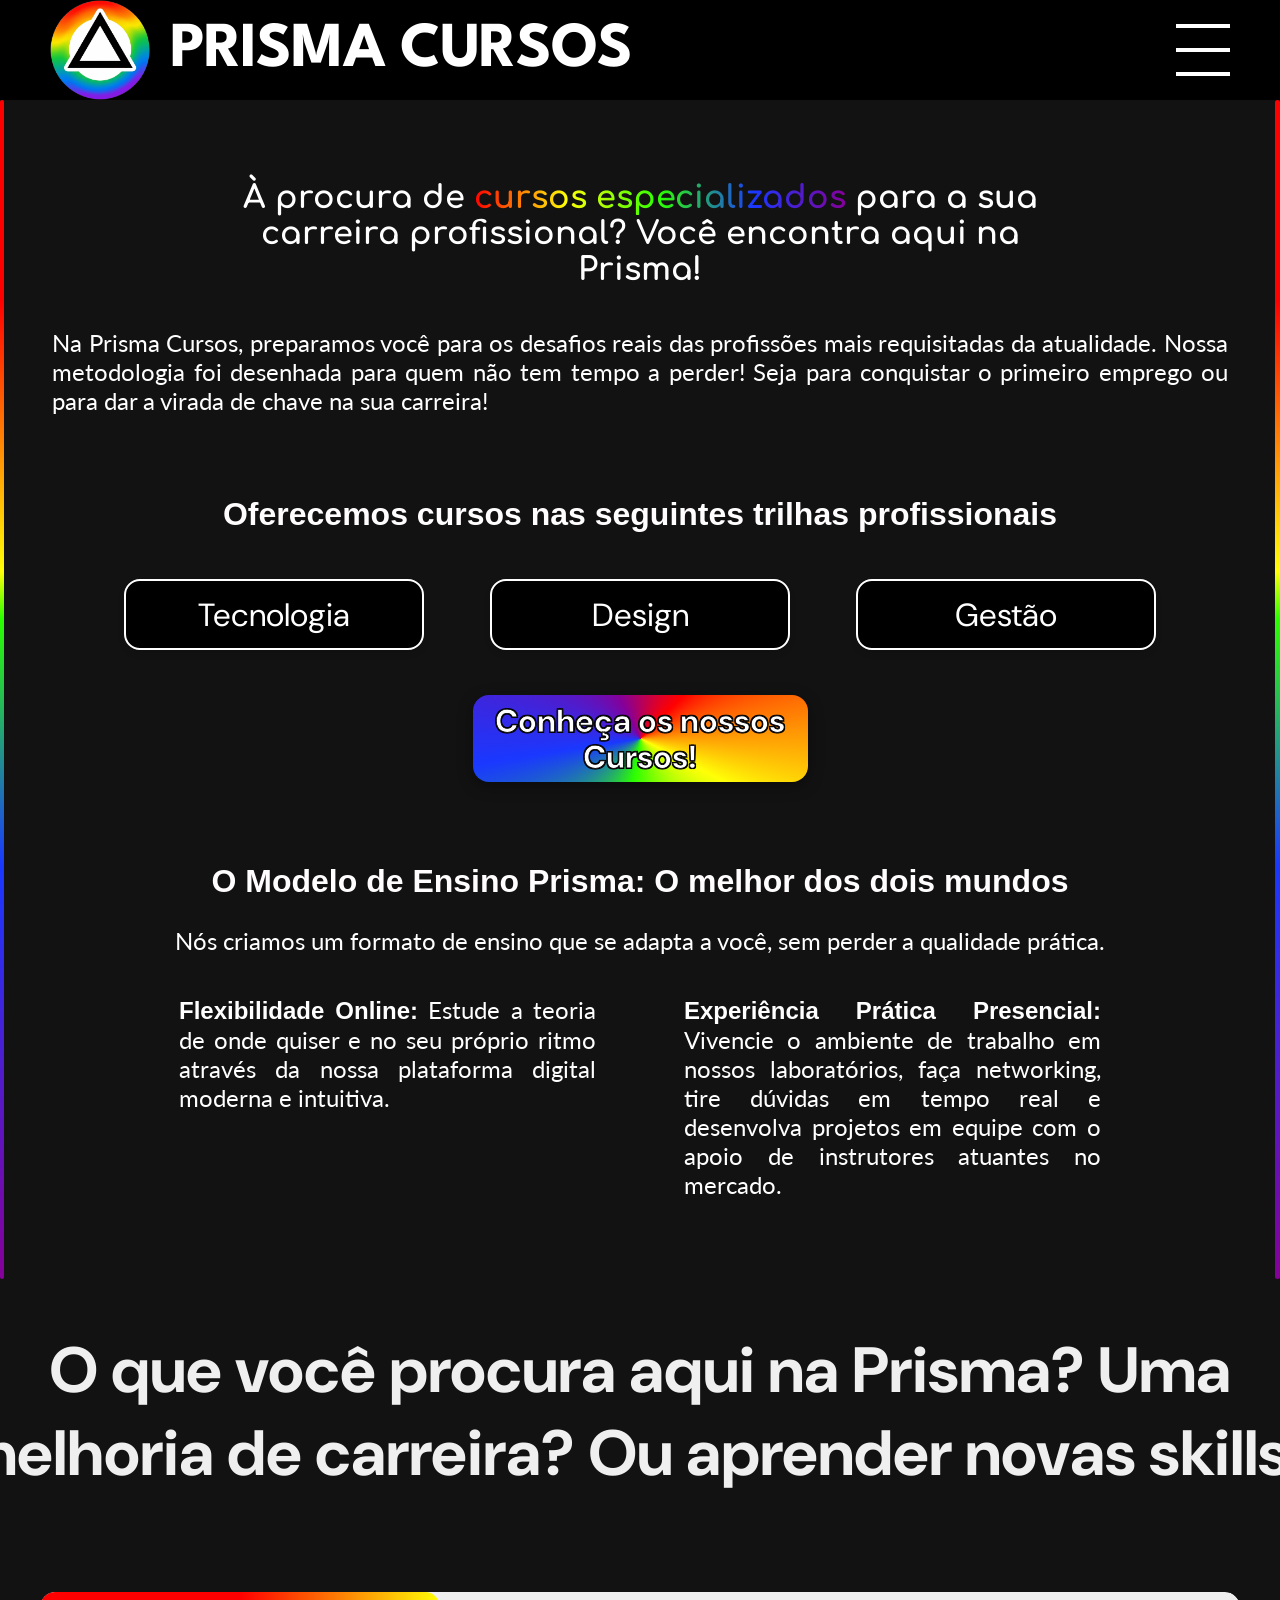
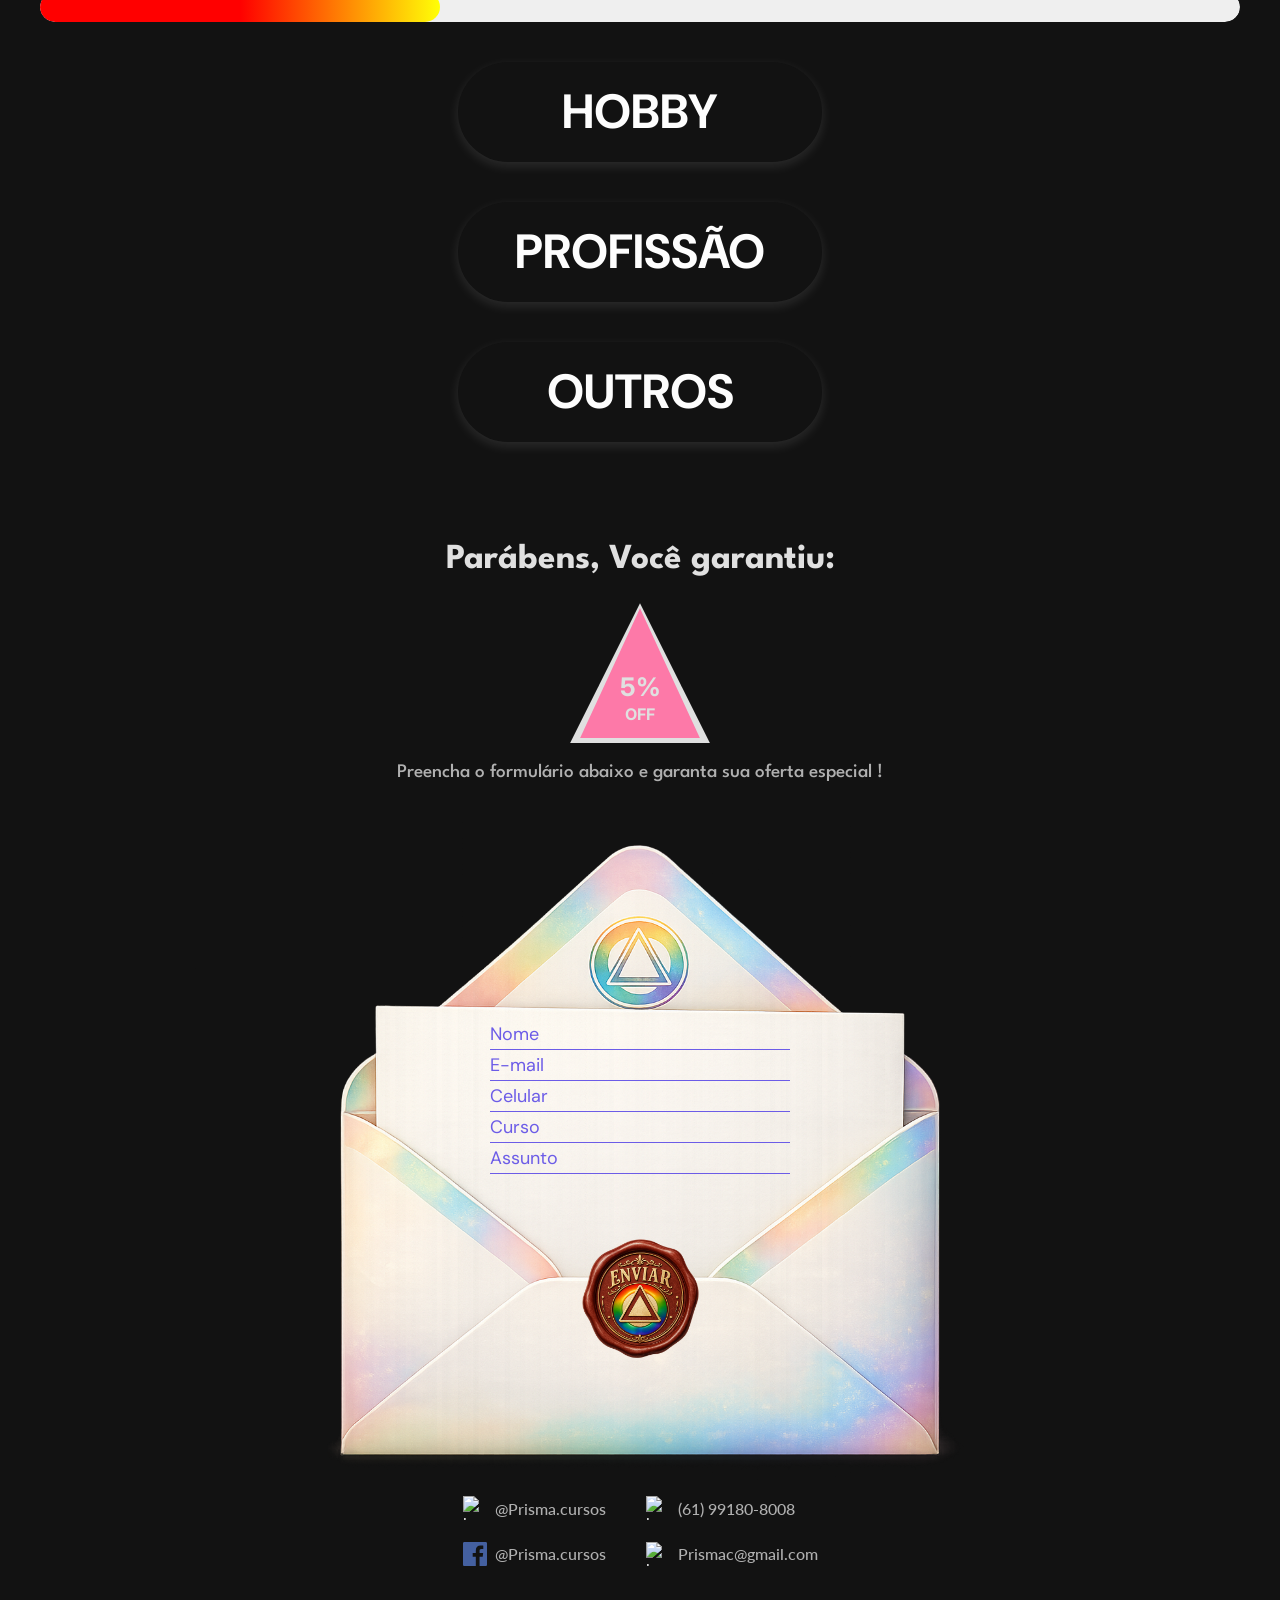
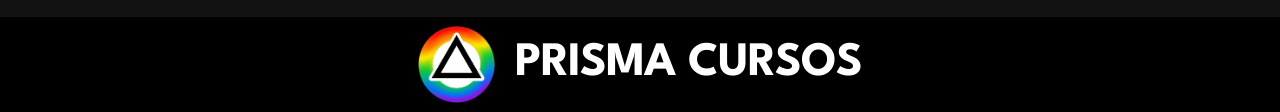
==== commit a2714fd3: "style(apresentacao): alinhar com figma e ajustar hovers de cores RGB" ====
--- a/index.html
+++ b/index.html
@@ -152,44 +152,7 @@
       </div>
     </section>
 
-    <!-- ============ CARROSSEL DE CURSOS ============ -->
-    <section id="carrossel-cursos">
-      <div class="carrossel-container">
-        <!-- Wrapper dos Slides -->
-        <div class="carrossel-wrapper">
-          <div class="carrossel-slide active" data-slide="0">
-            <img src="assets/carousel-slide-1.png" alt="Trilha de Tecnologia">
-          </div>
-          <div class="carrossel-slide" data-slide="1">
-            <img src="assets/carousel-slide-2.png" alt="Trilha de Design">
-          </div>
-          <div class="carrossel-slide" data-slide="2">
-            <img src="assets/carousel-slide-3.png" alt="Trilha de Gestão">
-          </div>
-        </div>
-        
-        <!-- Controles (Setas) -->
-        <button class="carrossel-btn prev" id="btn-carrossel-prev" aria-label="Slide anterior">
-          <svg width="24" height="24" viewBox="0 0 24 24" fill="none" stroke="#FFFFFF" stroke-width="3" stroke-linecap="round" stroke-linejoin="round">
-            <polyline points="15 18 9 12 15 6"></polyline>
-          </svg>
-        </button>
-        <button class="carrossel-btn next" id="btn-carrossel-next" aria-label="Próximo slide">
-          <svg width="24" height="24" viewBox="0 0 24 24" fill="none" stroke="#FFFFFF" stroke-width="3" stroke-linecap="round" stroke-linejoin="round">
-            <polyline points="9 18 15 12 9 6"></polyline>
-          </svg>
-        </button>
-
-        <!-- Indicadores (Dots) -->
-        <div class="carrossel-dots" id="dots-carrossel">
-          <button class="carrossel-dot active" data-slide="0" aria-label="Slide 1"></button>
-          <button class="carrossel-dot" data-slide="1" aria-label="Slide 2"></button>
-          <button class="carrossel-dot" data-slide="2" aria-label="Slide 3"></button>
-        </div>
-      </div>
-    </section>
-
-    <!-- ============ QUIZ ============ -->
+        <!-- ============ QUIZ ============ -->
     <section id="quiz" class="quiz-section">
 
       <!-- Barra de progresso global -->
--- a/css/styles.css
+++ b/css/styles.css
@@ -1371,167 +1371,3 @@
     font-size: 1.7rem;
   }
 }
-
-/* ---------- Carrossel de Cursos ---------- */
-#carrossel-cursos {
-  background-color: #121212;
-  padding: 0;
-  width: 100%;
-  display: flex;
-  justify-content: center;
-  align-items: center;
-}
-
-.carrossel-container {
-  width: 100%;
-  max-width: 100%;
-  position: relative;
-  overflow: hidden;
-  border-radius: 0;
-  box-shadow: none;
-  aspect-ratio: 1650 / 960;
-  border: none;
-}
-
-.carrossel-wrapper {
-  width: 100%;
-  height: 100%;
-  position: relative;
-}
-
-.carrossel-slide {
-  position: absolute;
-  top: 0;
-  left: 0;
-  width: 100%;
-  height: 100%;
-  opacity: 0;
-  visibility: hidden;
-  transition: opacity 0.8s cubic-bezier(0.4, 0, 0.2, 1),
-              visibility 0.8s cubic-bezier(0.4, 0, 0.2, 1);
-  z-index: 1;
-}
-
-.carrossel-slide.active {
-  opacity: 1;
-  visibility: visible;
-  z-index: 2;
-}
-
-.carrossel-slide img {
-  width: 100%;
-  height: 100%;
-  object-fit: cover;
-  display: block;
-}
-
-/* Setas de Controle */
-.carrossel-btn {
-  width: 75px;
-  height: 75px;
-  border-radius: 50%;
-  border: 2px solid #ffffff;
-  background-color: rgba(0, 0, 0, 0.4);
-  display: flex;
-  align-items: center;
-  justify-content: center;
-  position: absolute;
-  top: 50%;
-  transform: translateY(-50%);
-  cursor: pointer;
-  transition: all 0.3s cubic-bezier(0.4, 0, 0.2, 1);
-  z-index: 10;
-  outline: none;
-}
-
-.carrossel-btn svg {
-  stroke: #ffffff;
-  transition: stroke 0.3s ease;
-}
-
-.carrossel-btn:hover {
-  background-color: #ffffff;
-  box-shadow: 0 0 20px rgba(255, 255, 255, 0.3);
-}
-
-.carrossel-btn:hover svg {
-  stroke: #000000;
-}
-
-.carrossel-btn.prev {
-  left: 40px;
-}
-
-.carrossel-btn.next {
-  right: 40px;
-}
-
-/* Dots Indicadores */
-.carrossel-dots {
-  position: absolute;
-  bottom: 30px;
-  left: 50%;
-  transform: translateX(-50%);
-  display: flex;
-  gap: 15px;
-  z-index: 10;
-}
-
-.carrossel-dot {
-  width: 20px;
-  height: 20px;
-  border-radius: 50%;
-  border: 2px solid #ffffff;
-  background-color: transparent;
-  cursor: pointer;
-  transition: all 0.3s cubic-bezier(0.4, 0, 0.2, 1);
-  padding: 0;
-  outline: none;
-}
-
-.carrossel-dot.active {
-  background-color: #ffffff;
-  box-shadow: 0 0 12px rgba(255, 255, 255, 0.8);
-  transform: scale(1.15);
-}
-
-/* Responsividade do Carrossel */
-@media (max-width: 1024px) {
-  .carrossel-btn {
-    width: 60px;
-    height: 60px;
-  }
-  
-  .carrossel-btn.prev {
-    left: 20px;
-  }
-
-  .carrossel-btn.next {
-    right: 20px;
-  }
-}
-
-@media (max-width: 768px) {
-  .carrossel-btn {
-    width: 45px;
-    height: 45px;
-  }
-  
-  .carrossel-btn.prev {
-    left: 10px;
-  }
-
-  .carrossel-btn.next {
-    right: 10px;
-  }
-
-  .carrossel-dots {
-    bottom: 15px;
-    gap: 10px;
-  }
-
-  .carrossel-dot {
-    width: 12px;
-    height: 12px;
-  }
-}
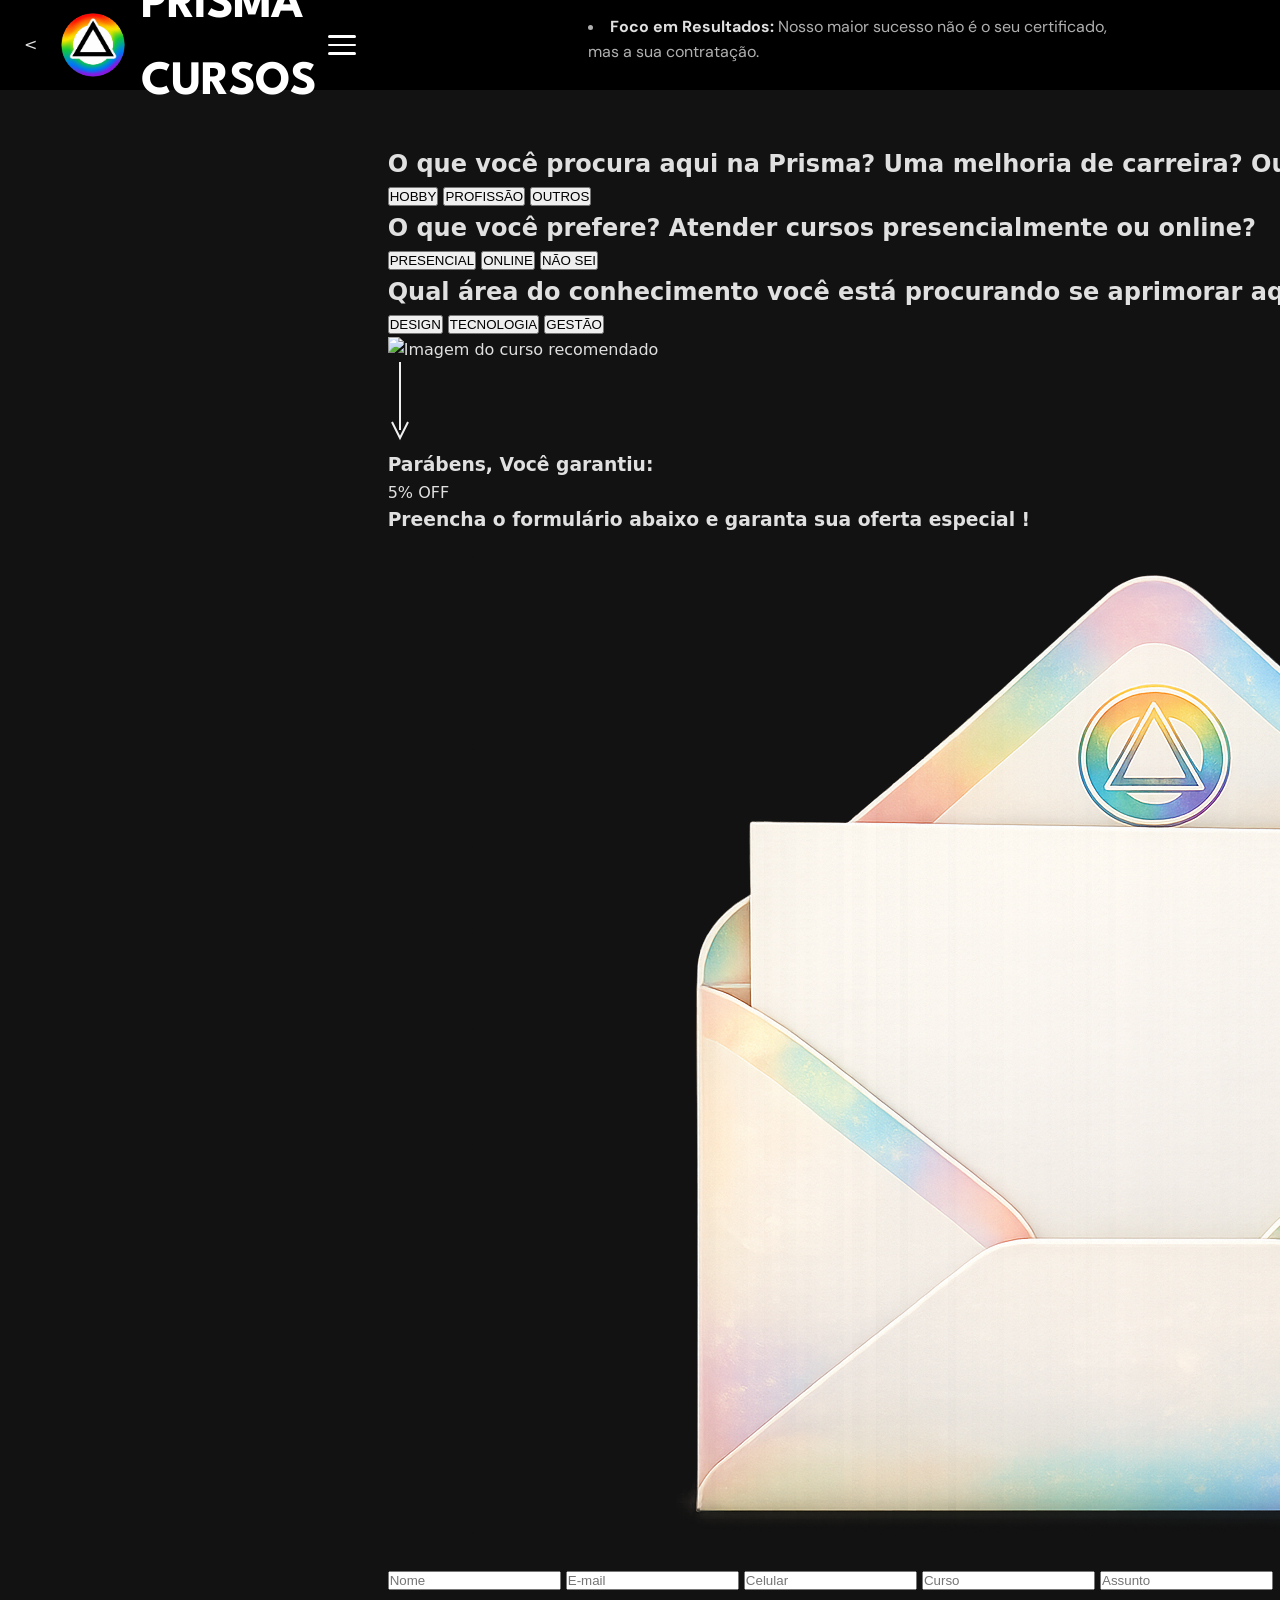
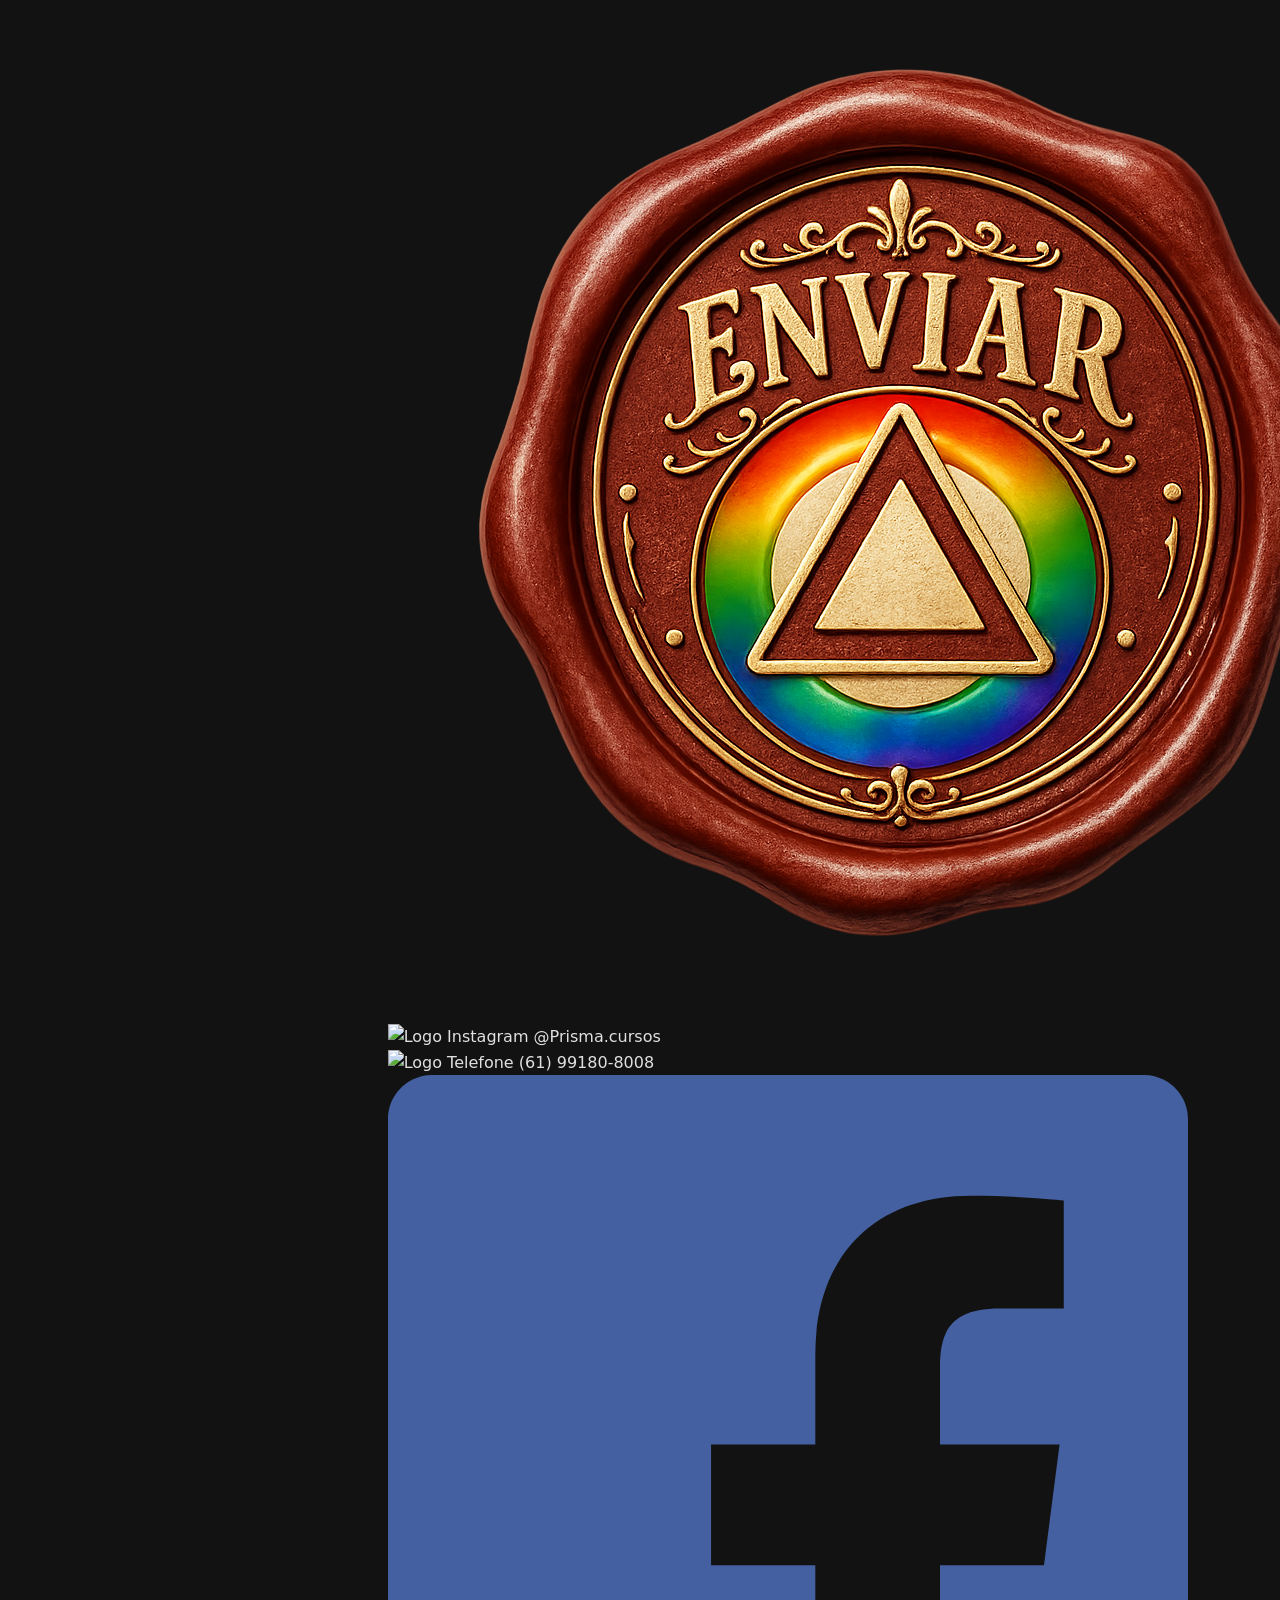
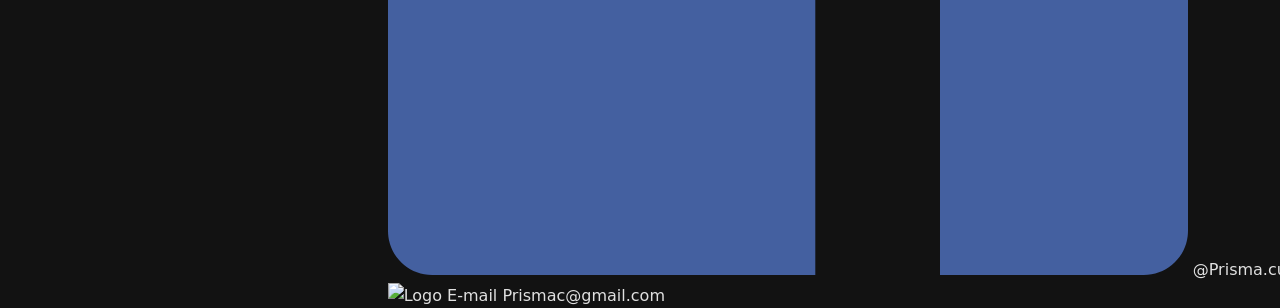
==== commit b38c1c13: "ajuste(quem-somos): mescla a branch quem_somos, resolve conflitos e alinha layout com Figma" ====
--- a/index.html
+++ b/index.html
@@ -1,6 +1,5 @@
 <!DOCTYPE html>
 <html lang="pt-BR">
-
 <head>
   <meta charset="UTF-8">
   <meta name="viewport" content="width=device-width, initial-scale=1.0">
@@ -16,10 +15,12 @@
 
   <link rel="stylesheet" href="css/styles.css">
 </head>
-
 <body>
 
   <!-- ============ HEADER ============ -->
+  <header id="header">
+    <nav id="navbar">
+<  <!-- ============ HEADER ============ -->
   <header id="header">
     <nav id="navbar">
       <!-- Logo + Nome à esquerda -->
@@ -152,7 +153,97 @@
       </div>
     </section>
 
-        <!-- ============ QUIZ ============ -->
+    <!-- ============ CARROSSEL DE CURSOS ============ -->
+    <section id="carrossel-cursos">
+      <div class="carrossel-container">
+        <!-- Wrapper dos Slides -->
+        <div class="carrossel-wrapper">
+          <div class="carrossel-slide active" data-slide="0">
+            <img src="assets/carousel-slide-1.png" alt="Trilha de Tecnologia">
+          </div>
+          <div class="carrossel-slide" data-slide="1">
+            <img src="assets/carousel-slide-2.png" alt="Trilha de Design">
+          </div>
+          <div class="carrossel-slide" data-slide="2">
+            <img src="assets/carousel-slide-3.png" alt="Trilha de Gestão">
+          </div>
+        </div>
+        
+        <!-- Controles (Setas) -->
+        <button class="carrossel-btn prev" id="btn-carrossel-prev" aria-label="Slide anterior">
+          <svg width="24" height="24" viewBox="0 0 24 24" fill="none" stroke="#FFFFFF" stroke-width="3" stroke-linecap="round" stroke-linejoin="round">
+            <polyline points="15 18 9 12 15 6"></polyline>
+          </svg>
+        </button>
+        <button class="carrossel-btn next" id="btn-carrossel-next" aria-label="Próximo slide">
+          <svg width="24" height="24" viewBox="0 0 24 24" fill="none" stroke="#FFFFFF" stroke-width="3" stroke-linecap="round" stroke-linejoin="round">
+            <polyline points="9 18 15 12 9 6"></polyline>
+          </svg>
+        </button>
+
+        <!-- Indicadores (Dots) -->
+        <div class="carrossel-dots" id="dots-carrossel">
+          <button class="carrossel-dot active" data-slide="0" aria-label="Slide 1"></button>
+          <button class="carrossel-dot" data-slide="1" aria-label="Slide 2"></button>
+          <button class="carrossel-dot" data-slide="2" aria-label="Slide 3"></button>
+        </div>
+      </div>
+    </section>
+
+    <!-- ============ SEÇÃO: QUEM SOMOS ============ -->
+    <section id="quem-somos" class="quem-somos-container">
+      <div class="conteudo-texto">
+        <h1 class="titulo-vazado">Quem Somos</h1>
+        
+        <div class="bloco-texto">
+          <h2>Nossa Missão</h2>
+          <p>Na Prisma Cursos, transformamos ambição em realidade. Somos um instituto de educação profissionalizante especializado nas áreas de tecnologia, design e gestão. Nosso objetivo é abrir portas, seja para jovens em busca da primeira oportunidade no mercado de trabalho ou para profissionais que desejam reinventar sua trajetória.</p>
+        </div>
+
+        <div class="bloco-texto">
+          <h2>Nossa História</h2>
+          <p>Nascemos para resolver um problema real: a falta de tempo e de prática que afastam talentos do mercado. Criamos nosso modelo híbrido para unir a conveniência do online com a força da imersão presencial. Hoje, a Prisma é referência em conectar alunos às melhores oportunidades em tecnologia, design e gestão.</p>
+        </div>
+
+        <div class="bloco-texto">
+          <h2>Nossos Valores</h2>
+          <p>Nossa experiência apoia-se em três pilares para transformar sua carreira:</p>
+          <ul>
+            <li><strong>Inovação Prática:</strong> Foco nas ferramentas e demandas que o mercado realmente exige hoje.</li>
+            <li><strong>Acessibilidade:</strong> Ensino que se adapta à sua rotina, sem abrir mão da mentoria e do contato humano.</li>
+            <li><strong>Foco em Resultados:</strong> Nosso maior sucesso não é o seu certificado, mas a sua contratação.</li>
+          </ul>
+        </div>
+      </div>
+
+      <div class="grade-equipe">
+        <div class="cartao-membro borda-vermelha">
+          <img src="assets/antonio_lucas.jpg" alt="Foto de Antônio Lucas" class="foto-perfil">
+          <h3>Antônio Lucas</h3>
+          <p>CFO - Diretor Financeiro</p>
+        </div>
+
+        <div class="cartao-membro borda-azul">
+          <img src="assets/pedro_americo.jpg" alt="Foto de Pedro Américo" class="foto-perfil">
+          <h3>Pedro Américo</h3>
+          <p>CEO & Fundador</p>
+        </div>
+
+        <div class="cartao-membro borda-roxa">
+          <img src="assets/maria_clara.jpg" alt="Foto de Maria Clara" class="foto-perfil">
+          <h3>Maria Clara</h3>
+          <p>Gerente de RH</p>
+        </div>
+
+        <div class="cartao-membro borda-amarela">
+          <img src="assets/gabriel_diniz.jpg" alt="Foto de Gabriel Diniz" class="foto-perfil">
+          <h3>Gabriel Diniz</h3>
+          <p>CCO - Diretor de Cursos</p>
+        </div>
+      </div>
+    </section>
+
+    <!-- ============ QUIZ ============ -->
     <section id="quiz" class="quiz-section">
 
       <!-- Barra de progresso global -->
@@ -214,6 +305,7 @@
             <path d="M4 60 L12 76 L20 60" stroke="#EFEFEF" stroke-width="2" fill="none"/>
           </svg>
         </div>
+
       </div>
     </section>
 
--- a/css/styles.css
+++ b/css/styles.css
@@ -1,13 +1,4 @@
-@import url('https://fonts.googleapis.com/css2?family=Comfortaa:wght@400;700&family=DM+Sans:wght@400;500;700;800&family=Inter:wght@400;500;700&family=Lato:wght@400;700&family=League+Spartan:wght@400;500;700&family=Montserrat:wght@400;700;800&display=swap');
-
-/* ========================================
-   PrismaCursos — Estilos principais
-   ========================================
-   Se preferir editar em SCSS, use a pasta /scss
-   e compile com o script compilar-scss.sh
-   ======================================== */
-
-/* ---------- Reset & base ---------- */
+@charset "UTF-8";
 *,
 *::before,
 *::after {
@@ -17,7 +8,6 @@
 }
 
 :root {
-  /* Paleta de cores — altere aqui para mudar o tema inteiro */
   --cor-primaria: #6c5ce7;
   --cor-secundaria: #a29bfe;
   --cor-fundo: #121212;
@@ -25,13 +15,9 @@
   --cor-texto: #e0e0e0;
   --cor-texto-claro: #b0b0b0;
   --cor-destaque: #fd79a8;
-
-  /* Tipografia */
-  --fonte-principal: 'Segoe UI', system-ui, -apple-system, sans-serif;
-  --fonte-titulo: 'League Spartan', sans-serif;
-  --fonte-corpo: 'DM Sans', sans-serif;
-
-  /* Espaçamentos */
+  --fonte-principal: Segoe UI, system-ui, -apple-system, sans-serif;
+  --fonte-titulo: League Spartan, sans-serif;
+  --fonte-corpo: DM Sans, sans-serif;
   --espacamento-sm: 0.5rem;
   --espacamento-md: 1rem;
   --espacamento-lg: 2rem;
@@ -43,29 +29,28 @@
 }
 
 body {
-  font-family: var(--fonte-principal);
-  background-color: var(--cor-fundo);
-  color: var(--cor-texto);
+  font-family: "Segoe UI", system-ui, -apple-system, sans-serif;
+  background-color: #121212;
+  color: #e0e0e0;
   line-height: 1.6;
   min-height: 100vh;
 }
 
 a {
-  color: var(--cor-secundaria);
+  color: #a29bfe;
   text-decoration: none;
   transition: color 0.3s ease;
 }
-
-
-
-/* ---------- Header / Navbar ---------- */
+a:hover {
+  color: #fd79a8;
+}
+
 #header {
   background-color: #000000;
   padding: 0;
   position: sticky;
   top: 0;
   z-index: 100;
-  height: 100px;
 }
 
 #navbar {
@@ -73,105 +58,96 @@
   justify-content: space-between;
   align-items: center;
   width: 100%;
-  height: 100px;
-  padding: 0 50px;
-}
-
-/* --- Logo --- */
+  height: 90px;
+  padding: 0 24px;
+}
+
 .logo {
   display: flex;
   align-items: center;
-  gap: 20px;
+  gap: 16px;
   text-decoration: none;
   transition: opacity 0.3s ease;
-  height: 100%;
-}
-
+}
 .logo:hover {
   opacity: 0.85;
   color: inherit;
 }
 
 .logo-img {
-  width: 100px;
-  height: 100px;
+  width: 64px;
+  height: 64px;
   object-fit: contain;
+  border-radius: 50%;
 }
 
 .logo-text {
-  font-family: var(--fonte-titulo);
+  font-family: "League Spartan", sans-serif;
   font-weight: 700;
-  font-size: 64px;
-  line-height: 59px;
+  font-size: 3rem;
   color: #ffffff;
   letter-spacing: -0.02em;
   text-transform: uppercase;
-  display: flex;
-  align-items: center;
-}
-
-/* --- Hamburger --- */
+}
+
 .hamburger {
   display: flex;
   flex-direction: column;
-  justify-content: space-between;
-  align-items: flex-start;
-  width: 54px;
-  height: 52px;
-  background: transparent;
+  justify-content: center;
+  align-items: center;
+  gap: 6px;
+  width: 48px;
+  height: 48px;
+  background: none;
   border: none;
   cursor: pointer;
-  padding: 0;
-  transition: opacity 0.2s ease;
+  padding: 8px;
+  border-radius: 8px;
+  transition: background-color 0.2s ease;
   z-index: 200;
+}
+.hamburger:hover {
+  background-color: rgba(255, 255, 255, 0.08);
 }
 
 .hamburger-line {
   display: block;
-  width: 54px;
-  height: 4px;
+  width: 28px;
+  height: 2.5px;
   background-color: #ffffff;
-  border-radius: 0;
-  transition: transform 0.35s cubic-bezier(0.77, 0, 0.175, 1),
-              opacity 0.25s ease;
+  border-radius: 2px;
+  transition: transform 0.35s cubic-bezier(0.77, 0, 0.175, 1), opacity 0.25s ease;
   transform-origin: center center;
-  flex-shrink: 0;
-}
-
-/* Hamburger animação → X */
+}
+
 .hamburger.active .hamburger-line:nth-child(1) {
-  transform: translateY(24px) rotate(45deg);
-}
-
+  transform: translateY(8.5px) rotate(45deg);
+}
 .hamburger.active .hamburger-line:nth-child(2) {
   opacity: 0;
   transform: scaleX(0);
 }
-
 .hamburger.active .hamburger-line:nth-child(3) {
-  transform: translateY(-24px) rotate(-45deg);
-}
-
-/* --- Menu Overlay --- */
+  transform: translateY(-8.5px) rotate(-45deg);
+}
+
 .menu-overlay {
   position: absolute;
-  top: 100px;
-  right: 50px;
-  width: 330px;
+  top: 90px;
+  right: 0;
+  width: 280px;
   background-color: #000000;
   border: none;
   border-radius: 0;
-  padding: 0;
+  padding: 14px 0;
+  box-shadow: none;
   opacity: 0;
   visibility: hidden;
   transform: translateY(-10px) scale(0.97);
-  transition: opacity 0.3s ease,
-              visibility 0.3s ease,
-              transform 0.3s cubic-bezier(0.25, 0.46, 0.45, 0.94);
+  transition: opacity 0.3s ease, visibility 0.3s ease, transform 0.3s cubic-bezier(0.25, 0.46, 0.45, 0.94);
   pointer-events: none;
   z-index: 150;
 }
-
 .menu-overlay.open {
   opacity: 1;
   visibility: visible;
@@ -179,1195 +155,273 @@
   pointer-events: auto;
 }
 
-/* --- Menu List --- */
 .menu-list {
   list-style: none;
   padding: 0;
   margin: 0;
-  display: flex;
-  flex-direction: column;
 }
 
 .menu-item {
   opacity: 0;
   transform: translateX(-12px);
   transition: opacity 0.3s ease, transform 0.3s ease;
-  height: 52px;
-  background-color: #000000;
+}
+.menu-item:not(:last-child) .menu-link {
+  border-bottom: 1px solid rgba(255, 255, 255, 0.04);
 }
 
 .menu-overlay.open .menu-item {
   opacity: 1;
   transform: translateX(0);
 }
-
-/* Delays escalonados para cada item */
-.menu-overlay.open .menu-item:nth-child(1) { transition-delay: 0.05s; }
-.menu-overlay.open .menu-item:nth-child(2) { transition-delay: 0.10s; }
-.menu-overlay.open .menu-item:nth-child(3) { transition-delay: 0.15s; }
-.menu-overlay.open .menu-item:nth-child(4) { transition-delay: 0.20s; }
-.menu-overlay.open .menu-item:nth-child(5) { transition-delay: 0.25s; }
-.menu-overlay.open .menu-item:nth-child(6) { transition-delay: 0.30s; }
+.menu-overlay.open .menu-item:nth-child(1) {
+  transition-delay: 0.05s;
+}
+.menu-overlay.open .menu-item:nth-child(2) {
+  transition-delay: 0.1s;
+}
+.menu-overlay.open .menu-item:nth-child(3) {
+  transition-delay: 0.15s;
+}
+.menu-overlay.open .menu-item:nth-child(4) {
+  transition-delay: 0.2s;
+}
+.menu-overlay.open .menu-item:nth-child(5) {
+  transition-delay: 0.25s;
+}
+.menu-overlay.open .menu-item:nth-child(6) {
+  transition-delay: 0.3s;
+}
 
 .menu-link {
   display: flex;
   align-items: center;
-  width: 100%;
-  height: 100%;
-  padding: 5px 20px;
-  color: #ffffff;
+  gap: 18px;
+  padding: 16px 24px;
+  color: #888888;
   text-decoration: none;
   transition: color 0.2s ease;
-  background-color: #000000;
-  gap: 32px;
+  border-radius: 0;
+}
+.menu-link:hover {
+  color: #ffffff;
+}
+.menu-link:hover .menu-icon {
+  color: #ffffff;
 }
 
 .menu-icon {
-  width: 42px;
-  height: 42px;
-  display: flex;
-  align-items: center;
-  justify-content: center;
-  font-size: 32px;
-  color: #ffffff;
+  font-size: 2.2rem;
+  color: #888888;
   transition: color 0.2s ease;
   flex-shrink: 0;
-  line-height: 42px;
+  line-height: 1;
 }
 
 .menu-label {
-  font-family: var(--fonte-corpo);
-  font-weight: 400;
-  font-size: 32px;
-  line-height: 42px;
-  color: #ffffff;
-}
-
-/* ---------- Responsividade Header ---------- */
-@media (max-width: 768px) {
-  #header {
-    height: 60px;
-  }
-
-  #navbar {
-    height: 60px;
-    padding: 0 16px;
-  }
-
-  .logo-img {
-    width: 60px;
-    height: 60px;
-  }
-
-  .logo-text {
-    display: none; /* Mobile header doesn't show text in Figma */
-  }
-
-
-
-  .menu-overlay {
-    top: 60px;
-    right: 16px;
-    width: 330px;
-  }
+  font-family: "DM Sans", sans-serif;
+  font-weight: 500;
+  font-size: 1.35rem;
+  letter-spacing: 0.02em;
+  text-transform: uppercase;
 }
 
 @media (max-width: 768px) {
   #navbar {
     padding: 0 16px;
   }
-
   .menu-overlay {
     right: 16px;
     width: calc(100vw - 32px);
     max-width: 320px;
   }
-
   .logo-text {
     font-size: 1.35rem;
   }
-
   .logo-img {
     width: 42px;
     height: 42px;
   }
 }
-
-/* ===========================================
-   QUIZ SECTION
-   =========================================== */
-.quiz-section {
-  position: relative;
-  background-color: #121212;
-  min-height: 100vh;
+.quem-somos-container {
   display: flex;
-  flex-direction: column;
-  align-items: center;
-  justify-content: center;
-  overflow: hidden;
-  padding: 60px 20px 80px;
-}
-
-
-
-/* --- Quiz Step (cada tela de pergunta) --- */
-.quiz-step {
-  display: none !important;
-}
-
-.quiz-step.active {
-  display: contents !important;
-}
-
-/* Animations for children of active steps */
-.quiz-step.active .quiz-question {
-  animation: quizSlideInQuestion 0.5s cubic-bezier(0.25, 0.46, 0.45, 0.94) forwards;
-}
-
-.quiz-step.active .quiz-options {
-  animation: quizSlideInOptions 0.5s cubic-bezier(0.25, 0.46, 0.45, 0.94) forwards;
-}
-
-.quiz-step.active .quiz-result__image-wrapper {
-  animation: quizSlideInOptions 0.5s cubic-bezier(0.25, 0.46, 0.45, 0.94) forwards;
-}
-
-@keyframes quizSlideInQuestion {
-  from {
-    opacity: 0;
-    transform: translateY(20px);
-  }
-  to {
-    opacity: 1;
-    transform: translateY(0);
-  }
-}
-
-@keyframes quizSlideInOptions {
-  from {
-    opacity: 0;
-    transform: translateY(30px);
-  }
-  to {
-    opacity: 1;
-    transform: translateY(0);
-  }
-}
-
-/* --- Pergunta --- */
-.quiz-question {
-  font-family: var(--fonte-corpo);
-  font-size: 1.75rem;
-  font-weight: 700;
-  color: #EFEFEF;
+  gap: var(--espacamento-xl);
+  padding: var(--espacamento-xl) var(--espacamento-lg);
+  max-width: 1200px;
+  margin: 0 auto;
+  align-items: center; /* Centraliza o conteúdo verticalmente */
+}
+
+/* Coluna da Esquerda (Textos) */
+.conteudo-texto {
+  flex: 1;
+}
+
+/* Coluna da Direita (A grade da equipe) */
+.grade-equipe {
+  flex: 1;
+}
+
+/* ---------- Tipografia e Textos ---------- */
+.titulo-vazado {
+  font-family: "League Spartan", sans-serif;
+  font-size: 3rem;
+  color: transparent; /* Deixa o preenchimento da letra invisível */
+  -webkit-text-stroke: 1.5px #d63031; /* Aplica a borda vermelha */
+  margin-bottom: var(--espacamento-md);
+  text-transform: uppercase; /* Garante que ficará tudo em maiúsculo */
+}
+
+.bloco-texto {
+  margin-bottom: var(--espacamento-md);
+}
+.bloco-texto h2 {
+  font-family: "League Spartan", sans-serif;
+  font-size: 1.5rem;
+  margin-bottom: var(--espacamento-sm);
+  color: var(--cor-texto);
+}
+.bloco-texto p {
+  font-family: "DM Sans", sans-serif;
+  color: var(--cor-texto-claro);
+}
+.bloco-texto {
+  /* Ajustes na lista de Valores */
+}
+.bloco-texto ul {
+  list-style-position: inside;
+  margin-top: var(--espacamento-sm);
+}
+.bloco-texto li {
+  font-family: "DM Sans", sans-serif;
+  margin-bottom: 0.5rem;
+  color: var(--cor-texto-claro);
+}
+.bloco-texto strong {
+  color: var(--cor-texto);
+}
+
+/* ---------- Grade da Equipe (Cartões) ---------- */
+.grade-equipe {
+  display: grid;
+  grid-template-columns: repeat(2, 1fr);
+  gap: var(--espacamento-md);
+}
+
+/* Estilo Individual dos Cartões */
+.cartao-membro {
+  background-color: #464646;
+  padding: var(--espacamento-md);
+  border-radius: 20px;
   text-align: center;
-  line-height: 1.35;
-  max-width: 342px;
-  order: 1;
-}
-
-/* --- Barra de progresso --- */
-.quiz-progress {
-  position: relative;
-  width: 100%;
-  max-width: 342px;
-  height: 30px;
-  border-radius: 90px;
-  overflow: hidden;
-  order: 2;
-  margin: 20px auto;
-  transition: opacity 0.4s ease, visibility 0.4s ease;
-}
-.quiz-progress__track {
-  position: absolute;
-  inset: 0;
-  background-color: #EFEFEF;
-  border-radius: 90px;
-}
-
-.quiz-progress__fill {
-  position: absolute;
-  top: 0;
-  left: 0;
-  height: 100%;
-  border-radius: 90px;
-  transition: width 0.6s cubic-bezier(0.25, 0.46, 0.45, 0.94);
-}
-
-/* Gradientes das barras em cada step */
-#quiz-global-progress[data-step="1"] .quiz-progress__fill {
-  background: linear-gradient(90deg, #FF0000 50%, #FFFF07 100%);
-}
-
-#quiz-global-progress[data-step="2"] .quiz-progress__fill {
-  background: linear-gradient(90deg, #FF0000 25%, #FFFF07 59%, #2BFF00 71%, #1A38FF 100%);
-}
-
-#quiz-global-progress[data-step="3"] .quiz-progress__fill {
-  background: linear-gradient(
-    90deg,
-    #FF0000 17%,
-    #FFFF07 40%,
-    #2BFF00 44%,
-    #1A38FF 65%,
-    #850099 100%
-  );
-}
-
-/* --- Opções de resposta (grupo) --- */
-.quiz-options {
-  display: flex;
-  flex-direction: column;
-  gap: 28px;
-  width: 100%;
-  max-width: 364px;
-  align-items: center;
-  order: 3;
-}
-
-/* --- Botão de resposta --- */
-.quiz-btn {
-  display: flex;
-  align-items: center;
-  justify-content: center;
-  width: 100%;
-  max-width: 364px;
+  transition: transform 0.3s ease, box-shadow 0.3s ease; /* Prepara a animação do hover */
+  /* Efeito interativo ao passar o mouse */
+}
+.cartao-membro:hover {
+  transform: translateY(-5px); /* Faz o cartão "flutuar" levemente para cima */
+}
+.cartao-membro h3 {
+  font-family: "League Spartan", sans-serif;
+  font-size: 1.2rem;
+  color: var(--cor-texto);
+  font-weight: 500;
+  margin-top: 10px;
+}
+.cartao-membro p {
+  font-family: "DM Sans", sans-serif;
+  font-size: 0.9rem;
+  color: var(--cor-texto-claro);
+  margin-top: 5px;
+}
+
+/* Estilização da Foto de Perfil */
+.foto-perfil {
+  width: 80px;
   height: 80px;
-  background-color: #121212;
-  color: #FDFDFD;
-  font-family: var(--fonte-corpo);
-  font-size: clamp(1.5rem, 5vw, 2.25rem);
-  font-weight: 700;
-  text-align: center;
-  border: none;
-  border-radius: 180px;
-  box-shadow: 0px 4px 12px 0px rgba(239, 239, 239, 0.12);
-  cursor: pointer;
-  transition:
-    transform 0.25s cubic-bezier(0.25, 0.46, 0.45, 0.94),
-    box-shadow 0.3s ease,
-    background-color 0.3s ease,
-    color 0.3s ease;
-  user-select: none;
-  -webkit-tap-highlight-color: transparent;
-}
-
-.quiz-btn:hover {
-  transform: scale(1.04);
-  box-shadow:
-    0px 6px 24px 0px rgba(239, 239, 239, 0.2),
-    0 0 0 2px rgba(239, 239, 239, 0.08);
-}
-
-.quiz-btn:active {
-  transform: scale(0.97);
-  box-shadow: 0px 2px 6px 0px rgba(239, 239, 239, 0.1);
-}
-
-/* Estado "selecionado" breve — flash ao clicar */
-.quiz-btn.selected {
-  background-color: #FDFDFD;
-  color: #121212;
-  box-shadow: 0px 0px 32px 4px rgba(239, 239, 239, 0.3);
-}
-
-/* --- Resultado --- */
-.quiz-result {
-  gap: 32px;
-}
-
-.quiz-result__text {
-  max-width: 342px;
-}
-
-.quiz-result__image-wrapper {
-  width: 100%;
-  max-width: 342px;
-  border-radius: 40px;
-  overflow: hidden;
-  box-shadow: 0px 4px 12px 0px rgba(0, 0, 0, 0.12);
-  animation: quizImageFloat 3s ease-in-out infinite alternate;
-}
-
-@keyframes quizImageFloat {
-  from {
-    transform: translateY(0);
-  }
-  to {
-    transform: translateY(-6px);
-  }
-}
-
-.quiz-result__image {
-  display: block;
-  width: 100%;
-  height: auto;
-  object-fit: cover;
-}
-
-.quiz-result__arrow {
-  animation: quizArrowBounce 1.5s ease-in-out infinite;
-}
-
-@keyframes quizArrowBounce {
-  0%, 100% {
-    transform: translateY(0);
-  }
-  50% {
-    transform: translateY(10px);
-  }
-}
-
-/* --- Botão refazer --- */
-.quiz-btn--restart {
-  max-width: 280px;
-  height: 60px;
-  font-size: 1.15rem;
-  border: 2px solid rgba(239, 239, 239, 0.25);
-  background-color: transparent;
-  box-shadow: none;
-}
-
-.quiz-btn--restart:hover {
-  background-color: rgba(239, 239, 239, 0.06);
-  border-color: rgba(239, 239, 239, 0.5);
-  box-shadow: 0px 4px 16px 0px rgba(239, 239, 239, 0.1);
-}
-
-/* --- Responsividade Quiz --- */
-@media (max-width: 480px) {
-  .quiz-section {
-    padding: 40px 12px 60px;
-  }
-
-  .quiz-question {
-    font-size: 1.4rem;
-  }
-
-  .quiz-btn {
-    height: 70px;
-    font-size: 1.4rem;
-  }
-
-  .quiz-progress {
-    height: 22px;
-  }
-
-  .quiz-result__image-wrapper {
-    border-radius: 28px;
-  }
-}
-
-/* ===========================================
-   PC / DESKTOP SPECIFIC QUIZ STYLING
-   =========================================== */
-@media (min-width: 1024px) {
-  .quiz-section {
-    min-height: 813px;
-    height: 813px;
-    padding: 0;
-    display: flex;
-    justify-content: center;
+  border-radius: 50%;
+  object-fit: cover; /* Garante que a foto não fique esticada ou achatada */
+  border: 2px solid var(--cor-texto);
+  margin-bottom: var(--espacamento-sm);
+}
+
+/* Cores das bordas com Efeito de Luz de Fundo (Glow) */
+.borda-vermelha {
+  border: 4px solid #FF0000;
+  box-shadow: 0 0 10px rgba(255, 0, 0, 0.2);
+}
+.borda-vermelha:hover {
+  box-shadow: 0 0 25px rgba(255, 0, 0, 0.8);
+}
+
+.borda-azul {
+  border: 4px solid #0051FF;
+  box-shadow: 0 0 10px rgba(0, 81, 255, 0.2);
+}
+.borda-azul:hover {
+  box-shadow: 0 0 25px rgba(0, 81, 255, 0.8);
+}
+
+.borda-roxa {
+  border: 4px solid #DD00FF;
+  box-shadow: 0 0 10px rgba(221, 0, 255, 0.2);
+}
+.borda-roxa:hover {
+  box-shadow: 0 0 25px rgba(221, 0, 255, 0.8);
+}
+
+.borda-amarela {
+  border: 4px solid #FFFF07;
+  box-shadow: 0 0 10px rgba(255, 255, 7, 0.2);
+}
+.borda-amarela:hover {
+  box-shadow: 0 0 25px rgba(255, 255, 7, 0.8);
+}
+
+/* ---------- Responsividade Quem Somos Mobile ---------- */
+@media (max-width: 768px) {
+  /* Quebra o layout de lado-a-lado para uma coluna empilhada verticalmente */
+  .quem-somos-container {
+    flex-direction: column;
+    gap: var(--espacamento-lg);
+    padding: var(--espacamento-lg) var(--espacamento-md);
+  }
+  /* Muda a grade da equipe de 2x2 para 1 única coluna (um cartão embaixo do outro) */
+  .grade-equipe {
+    grid-template-columns: 1fr;
+  }
+  /* Diminui um pouco a fonte do título vazado para caber perfeitamente na tela do celular */
+  .titulo-vazado {
+    font-size: 2.2rem;
+  }
+  /* --- TRANSFORMA OS CARTÕES EM RETÂNGULOS HORIZONTAIS NO MOBILE --- */
+  .cartao-membro {
+    display: grid;
+    grid-template-columns: auto 1fr; /* Foto na esquerda, textos preenchendo o resto */
+    grid-template-rows: auto auto; /* Cria duas linhas virtuais: uma pro nome, outra pro cargo */
+    column-gap: var(--espacamento-md); /* Espaço entre a foto e o texto */
     align-items: center;
-  }
-
-  .quiz-step {
-    display: none !important;
-    position: relative;
-    width: 1440px;
-    max-width: 1440px;
-    height: 813px;
-    padding: 0;
-    gap: 0;
-  }
-
-  .quiz-step.active {
-    display: flex !important;
-  }
-
-  .quiz-question {
-    position: absolute;
-    top: 50px;
-    left: 30px;
-    width: 1380px;
-    max-width: 1380px;
-    font-size: 64px;
-    line-height: 83px;
-    margin: 0;
-  }
-
-  .quiz-progress {
-    position: absolute;
-    top: 313px;
-    left: 50%;
-    transform: translateX(-50%);
-    width: 1200px;
-    max-width: 1200px;
-    height: 30px;
-    margin: 0;
-  }
-
-  .quiz-options {
-    position: absolute;
-    top: 383px;
-    left: 538px;
-    width: 364px;
-    max-width: 364px;
-    gap: 40px;
-    margin: 0;
-  }
-
-  .quiz-btn {
-    width: 364px;
-    height: 100px;
-    max-width: 364px;
-    font-size: 48px;
-    line-height: 62px;
-  }
-
-  /* Result screen */
-  .quiz-result .quiz-result__text {
-    position: absolute;
-    top: 30px;
-    left: 30px;
-    width: 1380px;
-    max-width: 1380px;
-    font-size: 64px;
-    line-height: 83px;
-    margin: 0;
-  }
-
-  .quiz-result__image-wrapper {
-    position: absolute;
-    top: 293px;
-    left: 353px;
-    width: 735px;
-    max-width: 735px;
-    height: 490px;
-    border-radius: 90px;
-    margin: 0;
-  }
-
-  .quiz-result__image {
-    width: 100%;
-    height: 100%;
-    object-fit: cover;
-  }
-
-  .quiz-result__arrow {
-    display: none;
-  }
-}
-
-/* ---------- Apresentação ---------- */
-#apresentacao {
-  position: relative; /* to allow absolute positioned lateral bars */
-  background-color: #121212; /* matching figma design background */
-  width: 100%;
-  display: flex;
-  flex-direction: column;
-  align-items: center;
-  justify-content: center;
-  padding: 80px 24px;
-  overflow: hidden; /* prevents lateral bars from sticking out */
-}
-
-/* Barras laterais decorativas */
-.barra-lateral {
-  position: absolute;
-  top: 0;
-  height: 100%;
-  background: linear-gradient(180deg, #FF0000 17%, #FFFF07 40%, #2BFF00 44%, #1A38FF 65%, #850099 100%);
-  border-radius: 90px;
-  z-index: 10;
-}
-.barra-lateral.esquerda {
-  left: 0;
-  width: 4px;
-}
-.barra-lateral.direita {
-  right: 0;
-  width: 5px;
-}
-
-/* Texto colorido para títulos */
-.texto-colorido {
-  background: linear-gradient(to right, #FF0000, #FFFF07, #2BFF00, #1A38FF, #850099);
-  -webkit-background-clip: text;
-  background-clip: text;
-  -webkit-text-fill-color: transparent;
-  font-family: 'Comfortaa', cursive, sans-serif;
-}
-
-/* Wrapper principal de Apresentação */
-.apresentacao-wrapper {
-  width: 100%;
-  max-width: 1176px;
-  margin: 0 auto;
-  display: flex;
-  flex-direction: column;
-  gap: 80px;
-  align-items: center;
-  z-index: 2;
-}
-
-/* Parte 1: Introdução */
-.apresentacao-intro {
-  display: flex;
-  flex-direction: column;
-  gap: 40px;
-  width: 100%;
-  text-align: center;
-}
-
-.apresentacao-titulo {
-  font-family: 'Comfortaa', cursive, sans-serif;
-  font-size: 32px;
-  font-weight: 700;
-  line-height: 36px;
-  color: #FFFFFF;
-  max-width: 852px;
-  margin: 0 auto;
-}
-
-.apresentacao-descricao {
-  font-family: 'Lato', sans-serif;
-  font-size: 24px;
-  color: #FFFFFF;
-  line-height: 29px;
-  text-align: justify;
-  margin: 0;
-}
-
-/* Parte 1: Trilhas */
-.apresentacao-trilhas {
-  display: flex;
-  flex-direction: column;
-  align-items: center;
-  gap: 45px;
-  width: 100%;
-}
-
-.trilhas-titulo {
-  font-family: 'Montserrat', sans-serif;
-  font-size: 32px;
-  font-weight: 700;
-  line-height: 39px;
-  color: #FFFDFD;
-  max-width: 899px;
-  margin: 0 auto;
-  text-align: center;
-}
-
-.trilhas-botoes {
-  display: flex;
-  justify-content: center;
-  align-items: center;
-  gap: 66px;
-  flex-wrap: wrap;
-  width: 100%;
-}
-
-.trilha-botao {
-  width: 300px;
-  height: 71px;
-  background-color: #000000;
-  border: 2px solid #FFFFFF;
-  border-radius: 16px;
-  display: flex;
-  flex-direction: column;
-  overflow: hidden;
-  transition: all 0.5s cubic-bezier(0.25, 0.8, 0.25, 1);
-  box-shadow: 0 4px 6px rgba(0, 0, 0, 0.1);
-  cursor: pointer;
-}
-
-/* Tecnologia Hover - RED (R) */
-.trilha-botao.tecnologia:hover, .trilha-botao.tecnologia:active {
-  height: 420px;
-  transform: translateY(-4px);
-  background: linear-gradient(180deg, #000000, #000000, #801010);
-  box-shadow: 0 10px 30px rgba(255, 63, 63, 0.4);
-  border-color: #ff3f3f;
-}
-
-/* Design Hover - GREEN (G) */
-.trilha-botao.design:hover, .trilha-botao.design:active {
-  height: 420px;
-  transform: translateY(-4px);
-  background: linear-gradient(180deg, #000000, #000000, #106010);
-  box-shadow: 0 10px 30px rgba(63, 255, 63, 0.4);
-  border-color: #3fff3f;
-}
-
-/* Gestão Hover - BLUE (B) */
-.trilha-botao.gestao:hover, .trilha-botao.gestao:active {
-  height: 420px;
-  transform: translateY(-4px);
-  background: linear-gradient(180deg, #000000, #000000, #101080);
-  box-shadow: 0 10px 30px rgba(63, 63, 255, 0.4);
-  border-color: #3f3fff;
-}
-
-.trilha-botao-cabecalho {
-  height: 67px;
-  display: flex;
-  align-items: center;
-  justify-content: center;
-  flex-shrink: 0;
-  width: 100%;
-}
-
-.trilha-botao span {
-  font-family: 'DM Sans', sans-serif;
-  font-size: 32px;
-  color: #FFFFFF;
-  text-align: center;
-  line-height: 42px;
-  user-select: none;
-}
-
-.trilha-botao-conteudo {
-  padding: 10px 20px 20px 20px;
-  display: flex;
-  flex-direction: column;
-  gap: 15px;
-  align-items: center;
-  opacity: 0;
-  visibility: hidden;
-  transition: opacity 0.3s ease, visibility 0.3s ease;
-}
-
-.trilha-botao:hover .trilha-botao-conteudo {
-  opacity: 1;
-  visibility: visible;
-  transition-delay: 0.15s;
-}
-
-.trilha-botao-conteudo p {
-  font-family: 'Lato', sans-serif;
-  font-size: 14px;
-  color: #b0b0b0;
-  line-height: 1.4;
-  text-align: justify;
-  margin: 0;
-}
-
-.trilha-botao-link {
-  font-family: 'DM Sans', sans-serif;
-  font-weight: 700;
-  font-size: 14px;
-  color: #ffffff;
-  padding: 8px 16px;
-  border-radius: 8px;
-  transition: all 0.3s ease;
-  text-decoration: none;
-  border: none;
-  box-shadow: 0 4px 10px rgba(0, 0, 0, 0.2);
-}
-
-/* Botão do card Tecnologia (Red) */
-.tecnologia .trilha-botao-link {
-  background-color: #d63031;
-}
-.tecnologia .trilha-botao-link:hover {
-  background-color: #ff4757;
-  transform: scale(1.05);
-}
-
-/* Botão do card Design (Green) */
-.design .trilha-botao-link {
-  background-color: #00b894;
-}
-.design .trilha-botao-link:hover {
-  background-color: #2ed573;
-  transform: scale(1.05);
-}
-
-/* Botão do card Gestão (Blue) */
-.gestao .trilha-botao-link {
-  background-color: #0984e3;
-}
-.gestao .trilha-botao-link:hover {
-  background-color: #1e90ff;
-  transform: scale(1.05);
-}
-
-.cta-cursos-btn {
-  width: 335px;
-  height: 87px;
-  background: conic-gradient(from 45deg, #FF0000, #FFFF07, #2BFF00, #1A38FF, #850099, #FF0000);
-  color: #FFFFFF;
-  border: none;
-  border-radius: 16px;
-  display: flex;
-  align-items: center;
-  justify-content: center;
-  font-family: 'DM Sans', sans-serif;
-  font-size: 32px;
-  font-weight: 800;
-  line-height: 36px;
-  text-align: center;
-  cursor: pointer;
-  box-shadow: 0 4px 15px rgba(0, 0, 0, 0.4);
-  transition: all 0.3s cubic-bezier(0.25, 0.8, 0.25, 1);
-  -webkit-text-stroke: 0.8px #000000;
-  text-shadow: 
-    -1px -1px 0 #000,  
-     1px -1px 0 #000,
-    -1px  1px 0 #000,
-     1px  1px 0 #000;
-}
-
-.cta-cursos-btn:hover {
-  transform: translateY(-4px) scale(1.02);
-  box-shadow: 0 10px 25px rgba(255, 255, 255, 0.15);
-}
-
-/* Parte 2: Modelo de Ensino */
-.modelo-ensino {
-  display: flex;
-  flex-direction: column;
-  align-items: center;
-  gap: 25px;
-  width: 100%;
-}
-
-.modelo-titulo {
-  font-family: 'Montserrat', sans-serif;
-  font-size: 32px;
-  font-weight: 700;
-  line-height: 39px;
-  color: #FFFDFD;
-  max-width: 955px;
-  margin: 0 auto;
-  text-align: center;
-}
-
-.modelo-subtitulo {
-  font-family: 'Lato', sans-serif;
-  font-size: 24px;
-  font-weight: 400;
-  line-height: 29px;
-  color: #FFFFFF;
-  text-align: justify;
-  max-width: 1043px;
-  margin: 0 auto 15px auto;
-}
-
-.modelo-conteudo {
-  display: flex;
-  flex-direction: row;
-  justify-content: space-between;
-  gap: 88px;
-  width: 100%;
-  max-width: 922px;
-  margin: 0 auto;
-}
-
-.modelo-bloco {
-  flex: 1;
-  font-family: 'Lato', sans-serif;
-  font-size: 24px;
-  color: #FFFFFF;
-  line-height: 29px;
-  text-align: justify;
-}
-
-.destaque-modelo {
-  font-weight: 700;
-  color: #FFFFFF;
-}
-
-/* Responsividade da Apresentação */
-@media (max-width: 1024px) {
-  .apresentacao-wrapper {
-    gap: 60px;
-  }
-  
-  .trilhas-botoes {
-    gap: 30px;
-  }
-  
-  .modelo-conteudo {
-    gap: 40px;
-  }
-}
-
-@media (max-width: 768px) {
-  #apresentacao {
-    padding: 60px 16px;
-  }
-
-  .apresentacao-wrapper {
-    gap: 45px;
-  }
-
-  .apresentacao-intro {
-    gap: 25px;
-  }
-
-  .apresentacao-titulo {
-    font-size: 24px;
-  }
-
-  .apresentacao-descricao {
-    font-size: 18px;
-    text-align: left;
-  }
-
-  .apresentacao-trilhas {
-    gap: 30px;
-  }
-
-  .trilhas-titulo {
-    font-size: 24px;
-  }
-
-  .trilhas-botoes {
-    flex-direction: column;
-    gap: 20px;
-  }
-
-  .trilha-botao {
-    width: 100%;
-    max-width: 320px;
-    height: 60px;
-  }
-
-  .trilha-botao:hover, .trilha-botao:active {
-    height: 480px;
-  }
-
-  .trilha-botao-cabecalho {
-    height: 56px;
-  }
-
-  .trilha-botao span {
-    font-size: 24px;
-  }
-
-  .cta-cursos-btn {
-    width: 100%;
-    max-width: 320px;
-    height: 75px;
-    font-size: 24px;
-    line-height: 28px;
-  }
-
-  .modelo-ensino {
-    gap: 20px;
-  }
-
-  .modelo-titulo {
-    font-size: 24px;
-  }
-
-  .modelo-subtitulo {
-    font-size: 18px;
-    text-align: left;
-    margin-bottom: 5px;
-  }
-
-  .modelo-conteudo {
-    flex-direction: column;
-    gap: 25px;
-  }
-
-  .modelo-bloco {
-    font-size: 18px;
-    text-align: left;
-  }
-}
-
-#contato {
-  background-color: var(--cor-fundo);
-  padding: 40px 20px;
-}
-
-/* --- CABEÇALHO DA OFERTA --- */
-.cabecalho-oferta {
-  display: flex;
-  flex-direction: column; /* Empilha os elementos*/
-  align-items: center;    /* Alinha o centro do triângulo com o centro dos textos */
-  text-align: center;     /* Garante que o texto fique centralizado se quebrar para uma segunda linha */
-  gap: 15px; 
-  margin-bottom: 30px;
-}
-.cabecalho-oferta h1 {
-  font-family: 'League Spartan', sans-serif;
-  font-weight: 700;
-  font-size: 2.2rem;
-  color: var(--cor-texto);
-}
-.cabecalho-oferta h3 {
-  font-family: 'League Spartan', sans-serif;
-  font-weight: 500;
-  font-size: 1.2rem;
-  color: var(--cor-texto-claro);
-}
-
-.cabecalho-confirmation {
-  display: flex;
-  flex-direction: column; 
-  text-align: center;     
-  gap: 15px; 
-  margin-bottom: 30px; 
-}
-.cabecalho-confirmation h1 {
-  font-family: 'League Spartan', sans-serif;
-  font-weight: 700;
-  font-size: 2.2rem;
-  color: var(--cor-texto);
-}
-.cabecalho-confirmation h3 {
-  font-family: 'League Spartan', sans-serif;
-  font-weight: 500;
-  font-size: 1.2rem;
-  color: var(--cor-texto-claro);
-}
-
-/* ---------- DESCONTOS  ---------- */
-.triangulo-borda {
-  width: 25%;  /*vai ocupar % do espaço do pai */
-  /* Limites de segurança*/
-  min-width: 60px; 
-  max-width: 140px; 
-  aspect-ratio: 1 / 1; /*Trava a proporção em um quadrado perfeito (1 por 1) */
-  background-color: var(--cor-texto) ; 
-  clip-path: polygon(50% 0%, 100% 100%, 0% 100%); /* pontos de corte do quadradi x1,y1(topo),x2,y2(ponta dir),x3,y3(ponta esq) */
-  
-  display: flex;
-  justify-content: center; /**/
-  align-items: center;
-}
-
-.triangulo-conteudo {
-  /* Se você quiser uma borda de 4px, subtraia 8px (4 de cada lado) */
-  width: calc(100% - 20px);  /*largura total que esse elemento deveria ter (100% do pai) e subtraia exatamente x pixels*/
-  height: calc(100% - 10px); 
-  /* Como o pai já dita a proporção, o filho só acompanha */
-  clip-path: polygon(50% 0%, 100% 100%, 0% 100%);
-
-  display: flex;
-  flex-direction: column;
-  align-items: center;
-  justify-content: flex-end; 
-  padding-bottom: 8%; /* Usar % no padding ajuda na responsividade do texto */
-  color:var(--cor-texto); 
-  transition: background-color 2s ease; /* Transição de estilos */
-
-}
-/* --- AS SUAS 4 VARIANTES DE COR --- */
-.desconto-5 { background-color: #fd79a8; }  
-.desconto-10 { background-color: #6c5ce7; } 
-.desconto-15 { background-color: #00b894; } 
-.desconto-20 { background-color: #d63031; } 
-
-.porcentagem {
-  font-family: 'Inter', sans-serif;
-  font-size: 1.6rem; /* rem ~=16px */
-  font-weight: bold;
-  line-height: 1;
-}
-.texto-off {
-  font-family: 'Inter', sans-serif;
-  font-size: 1rem;
-  text-transform: uppercase;
-  margin-top: 2px;
-  font-weight: bold;
-}
-
-
-/* ---------- CARTA  ---------- */
-.carta-container {
-  /* O position relative aqui é o segredo para segurar o formulário dentro da div */
-  position: relative;
-  width: min(90%, 1000px); /* Retorna qual for menor */
-  margin: 0 auto; /* Centraliza horizontalmente */
-}
-.fundo-carta {
-  width: 100%;
-  max-width: 100%;
-  height: auto;
-  display: block;
-}
-
-.formulario-inputs {
-  position: absolute; 
-  top: 30%; 
-  left: 50%;
-  transform: translateX(-50%); 
-  display: flex;
-  flex-direction: column; 
-  width: 30%; 
-}
-
-.formulario-inputs input { /*ESTILO DOS INPUTS */
-  width: 100%;
-  background-color: transparent; 
-  border: none;
-  border-bottom: 1px solid var(--cor-primaria); /* Cria a linha estilo caderno */
-  color: var(--cor-secundaria);
-  font-size: clamp(6px, 18px, 20px);  /*clamp(MÍNIMO, VALOR_IDEAL, MÁXIMO) */
-  padding: 1% 0; 
-  font-family: 'DM Sans', sans-serif;
-}
-.formulario-inputs input:focus { /* Remove a borda feia de foco */
-  outline: none;
-}
-.formulario-inputs input::placeholder {
-  color: var(--cor-primaria);
-}
-
-/* ---------- BOTAO ESFERA ---------- */
-.botao-esfera {
-  display: flex;
-  justify-content: center;
-  align-items: center;
-  width: 14%; /* Largura e alturar iguais para formar uma esfera */
-  height: 14%;
-  border-radius: 50%; /* Transforma o quadrado em círculo */
-  position: absolute; 
-  top: 65%; 
-  left: 50%; 
-  transform: translateX(-50%);
-}
-.botao-esfera:hover {
-  transform: translateX(-50%) scale(1.1); /* preserva a centralização no hover */
-}
-.botao-esfera img {
-  width: 100%;
-  height: auto;
-}
-
-
-/* --- CONTATOS --- */
-.bloco-contatos-rodape {
-  display: grid;
-  grid-template-columns: auto auto; /* Cria as 2 colunas perfeitas*/
-  column-gap: 40px; 
-  row-gap: 20px;   
-  /*centralizar o bloco inteiro na tela */
-  width: fit-content; 
-  margin: 10px auto 10px auto; 
-}
-
-/*(Ícone + Texto)*/
-.item-contato {
-  display: flex;
-  align-items: center; 
-  gap: 0.5rem; 
-}
-.icone-pequeno {
-  width: 1.5rem; 
-  height: 1.5rem;
-  object-fit: contain; 
-}
-/* --- ESTILO DO TEXTO --- */
-.item-contato span {
-  font-family: 'Lato', sans-serif;
-  font-size: 1rem; 
-  color: var(--cor-texto-claro); 
-  font-weight: 500;
-}
-
-/* ============ FOOTER ============ */
-#footer {
-  background-color: #000000;
-  height: 95px;
-  display: flex;
-  justify-content: center;
-  align-items: center;
-  width: 100%;
-}
-
-.footer-logo {
-  display: flex;
-  align-items: center;
-  gap: 20px;
-  text-decoration: none;
-}
-
-.footer-logo-img {
-  width: 77px;
-  height: 77px;
-  object-fit: contain;
-}
-
-.footer-logo-text {
-  font-family: var(--fonte-titulo);
-  font-weight: 700;
-  font-size: 48px;
-  line-height: 44px;
-  color: #ffffff;
-  letter-spacing: -0.02em;
-  text-transform: uppercase;
-}
-
-@media (max-width: 480px) {
-  .footer-logo-text {
-    font-size: 32px;
-    line-height: 30px;
-  }
-  .footer-logo-img {
-    width: 60px;
-    height: 60px;
-  }
-}
-
-/* ===============
-   RESPONSIVIDADE 
-   =============== */
-
-#main-content {
-  flex: 1; /*esticar o maincontent até o fim da página,bota o footer no final */
-}
-
-/* --- TABLET */
-@media (min-width: 361px) and (max-width: 768px) {
-  .formulario-inputs input { 
-    width: 100%;
-    font-size: clamp(18px, 1.5vw, 16px);  
-    padding: 1% 0; 
-  }
-}
-
-/* --- MOBILE  --- */
-@media (max-width: 360px) {
-  .porcentagem {
-    font-size: 1rem; /* rem ~=16px */
-  }
-  .texto-off {
-    font-size: 0.7rem;
-  }
-  .formulario-inputs {
-    width: 20%; 
-  }
-  .formulario-inputs input { 
-    width: 100%;
-    font-size: clamp(11px, 1.5vw, 16px);  
-    padding: 1% 0; 
-  }
-  .carta-container {
-    width: min(100%, 1000px); 
-  }
-  .bloco-contatos-rodape {
-    grid-template-columns: 1fr; /* 1 única coluna ocupando todo o espaço */
-    row-gap: 15px; /* Ajusta o espaço entre as linhas */
-  }
-}
-
-/* --- TABLET E MOBILE (HEADER) --- */
-@media (max-width: 768px) {
-  #navbar {
-    flex-direction: column;
-    text-align: center;
-  }
-  .nav-links {
-    gap: 15px;
-  }
-  .cabecalho-oferta h1 {
-    font-size: 1.7rem;
-  }
-}
+    text-align: left; /* Alinha os textos à esquerda ao invés do centro */
+    padding: var(--espacamento-sm) var(--espacamento-md); /* Achata um pouco o cartão verticalmente */
+  }
+  .cartao-membro h3 {
+    grid-column: 2; /* Coloca o nome na segunda coluna */
+    grid-row: 1; /* Na primeira linha */
+    align-self: end; /* Empurra o nome um pouquinho pra baixo */
+    margin-top: 0;
+  }
+  .cartao-membro p {
+    grid-column: 2; /* Coloca o cargo na segunda coluna */
+    grid-row: 2; /* Na segunda linha */
+    align-self: start; /* Empurra o cargo um pouquinho pra cima */
+    margin-top: 0;
+  }
+  .foto-perfil {
+    grid-column: 1; /* Posiciona a foto na primeira coluna */
+    grid-row: 1/3; /* Faz a foto se esticar e ocupar as duas linhas de texto */
+    margin-bottom: 0; /* Remove a margem inferior que existia no desktop */
+    width: 65px; /* Reduz um pouquinho o tamanho da foto no celular */
+    height: 65px;
+  }
+}
+
+/*# sourceMappingURL=styles.css.map */
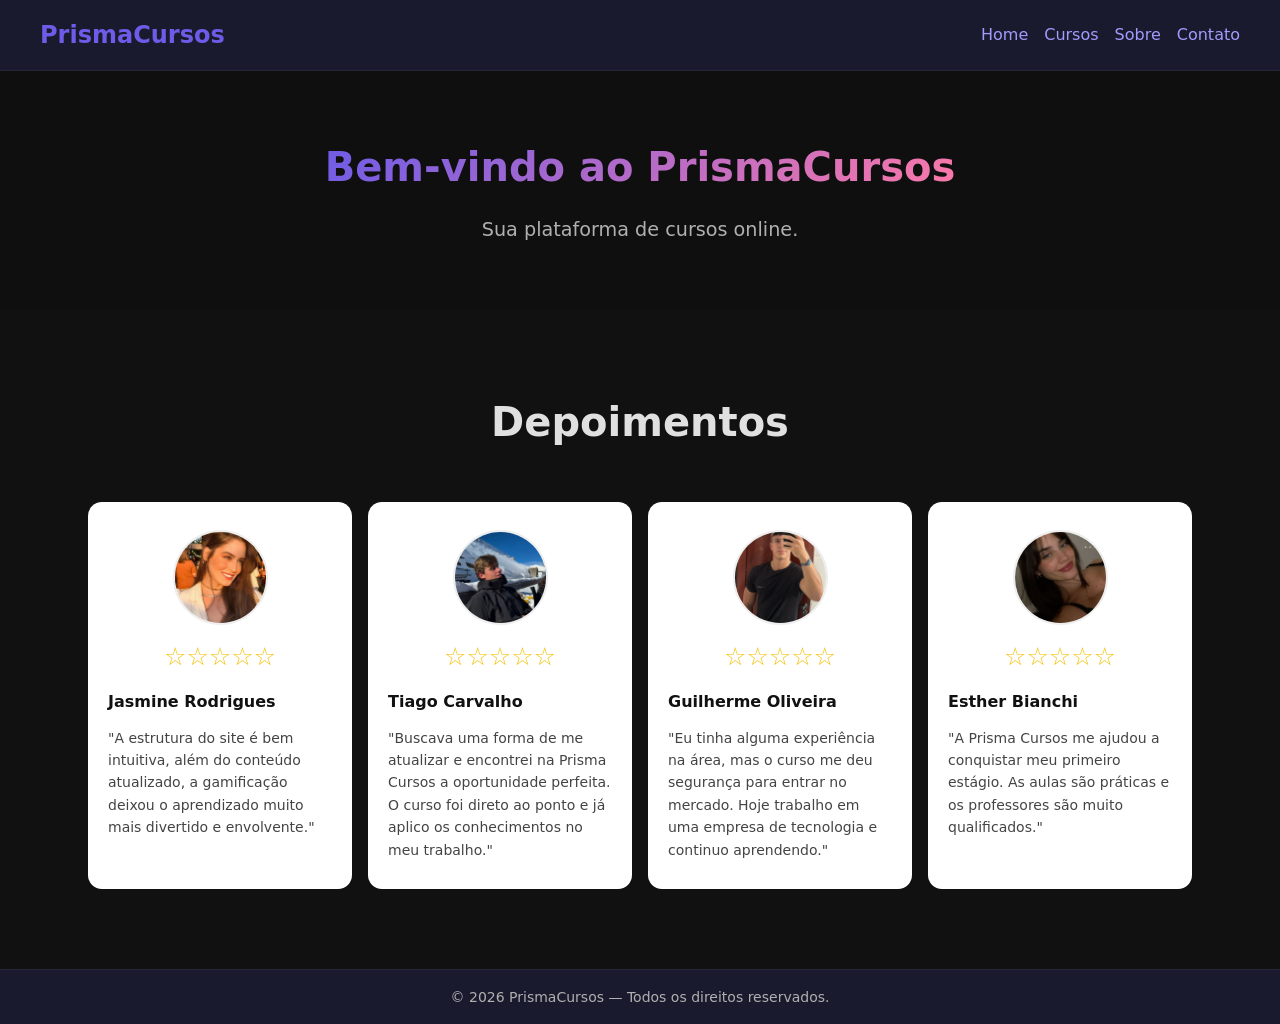
==== commit 6611e672: "feat(depoimentos): adiciona secao de depoimentos" ====
--- a/index.html
+++ b/index.html
@@ -5,14 +5,6 @@
   <meta name="viewport" content="width=device-width, initial-scale=1.0">
   <meta name="description" content="PrismaCursos - Plataforma de cursos online">
   <title>PrismaCursos</title>
-
-  <!-- Google Fonts: League Spartan + DM Sans -->
-  <link rel="preconnect" href="https://fonts.googleapis.com">
-  <link rel="preconnect" href="https://fonts.gstatic.com" crossorigin>
-  <link
-    href="https://fonts.googleapis.com/css2?family=DM+Sans:wght@400;500;700&family=League+Spartan:wght@600;700;800&display=swap"
-    rel="stylesheet">
-
   <link rel="stylesheet" href="css/styles.css">
 </head>
 <body>
@@ -20,357 +12,66 @@
   <!-- ============ HEADER ============ -->
   <header id="header">
     <nav id="navbar">
-<  <!-- ============ HEADER ============ -->
-  <header id="header">
-    <nav id="navbar">
-      <!-- Logo + Nome à esquerda -->
-      <a href="#" class="logo" id="logo-link">
-        <img src="assets/PrismaLogo.png" alt="Prisma Logo" class="logo-img" id="logo-img">
-        <span class="logo-text">PRISMA CURSOS</span>
-      </a>
-
-      <!-- Hamburger Menu à direita -->
-      <button class="hamburger" id="hamburger-btn" aria-label="Abrir menu" aria-expanded="false">
-        <span class="hamburger-line"></span>
-        <span class="hamburger-line"></span>
-        <span class="hamburger-line"></span>
-      </button>
+      <a href="#" class="logo">PrismaCursos</a>
+      <ul class="nav-links">
+        <li><a href="#">Home</a></li>
+        <li><a href="#">Cursos</a></li>
+        <li><a href="#">Sobre</a></li>
+        <li><a href="#">Contato</a></li>
+      </ul>
     </nav>
-
-    <!-- Overlay do menu -->
-    <div class="menu-overlay" id="menu-overlay">
-      <ul class="menu-list" id="menu-list">
-        <li class="menu-item">
-          <a href="#prisma" class="menu-link" id="menu-link-prisma">
-            <span class="menu-icon">▲</span>
-            <span class="menu-label">PRISMA</span>
-          </a>
-        </li>
-        <li class="menu-item">
-          <a href="#quem-somos" class="menu-link" id="menu-link-quem-somos">
-            <span class="menu-icon">▲</span>
-            <span class="menu-label">QUEM SOMOS</span>
-          </a>
-        </li>
-        <li class="menu-item">
-          <a href="#cursos" class="menu-link" id="menu-link-cursos">
-            <span class="menu-icon">▲</span>
-            <span class="menu-label">CURSOS</span>
-          </a>
-        </li>
-        <li class="menu-item">
-          <a href="#quiz" class="menu-link" id="menu-link-quiz">
-            <span class="menu-icon">▲</span>
-            <span class="menu-label">QUIZ</span>
-          </a>
-        </li>
-        <li class="menu-item">
-          <a href="#depoimento" class="menu-link" id="menu-link-depoimento">
-            <span class="menu-icon">▲</span>
-            <span class="menu-label">DEPOIMENTOS</span>
-          </a>
-        </li>
-        <li class="menu-item">
-          <a href="#contato" class="menu-link" id="menu-link-contato">
-            <span class="menu-icon">▲</span>
-            <span class="menu-label">CONTATO</span>
-          </a>
-        </li>
-      </ul>
-    </div>
   </header>
-
 
   <!-- ============ MAIN ============ -->
   <main id="main-content">
-
-    <!-- ============ APRESENTAÇÃO ============ -->
-    <section id="apresentacao">
-      <!-- Barras laterais decorativas (Figma) -->
-      <div class="barra-lateral esquerda"></div>
-      <div class="barra-lateral direita"></div>
-
-      <div class="apresentacao-wrapper">
-        <!-- Parte 1: Introdução e Trilhas -->
-        <div class="apresentacao-intro">
-          <h1 class="apresentacao-titulo">À procura de <span class="texto-colorido">cursos especializados</span> para a sua carreira profissional? Você encontra aqui na Prisma!</h1>
-          <p class="apresentacao-descricao">
-            Na Prisma Cursos, preparamos você para os desafios reais das profissões mais requisitadas da atualidade. 
-            Nossa metodologia foi desenhada para quem não tem tempo a perder! Seja para conquistar o primeiro emprego ou para dar a virada de chave na sua carreira!
-          </p>
-        </div>
-
-        <div class="apresentacao-trilhas">
-          <h2 class="trilhas-titulo">Oferecemos cursos nas seguintes trilhas profissionais</h2>
-          <div class="trilhas-botoes">
-            <!-- Card Tecnologia -->
-            <div class="trilha-botao tecnologia">
-              <div class="trilha-botao-cabecalho">
-                <span>Tecnologia</span>
-              </div>
-              <div class="trilha-botao-conteudo">
-                <p>Voltada para a criação, desenvolvimento e manutenção de soluções digitais. Os profissionais dessa área transformam ideias em códigos, sistemas e infraestruturas seguras. A atuação engloba o desenvolvimento de softwares e aplicativos (computadores e celulares), a análise de grandes volumes de dados para tomada de decisão, o gerenciamento de redes e a garantia da segurança da informação.</p>
-                <a href="#cursos" class="trilha-botao-link">Conheça nossos cursos!</a>
-              </div>
-            </div>
-            <!-- Card Design -->
-            <div class="trilha-botao design">
-              <div class="trilha-botao-cabecalho">
-                <span>Design</span>
-              </div>
-              <div class="trilha-botao-conteudo">
-                <p>Conecta a estética à funcionalidade, focando em como os usuários interagem e percebem produtos, serviços e marcas. A atuação envolve desde a criação da identidade visual e peças de comunicação de uma empresa até o desenho de interfaces digitais (sites e aplicativos) que sejam intuitivas, acessíveis e que proporcionem uma excelente experiência para o usuário.</p>
-                <a href="#cursos" class="trilha-botao-link">Conheça nossos cursos!</a>
-              </div>
-            </div>
-            <!-- Card Gestão -->
-            <div class="trilha-botao gestao">
-              <div class="trilha-botao-cabecalho">
-                <span>Gestão</span>
-              </div>
-              <div class="trilha-botao-conteudo">
-                <p>Focada em liderar pessoas, otimizar processos e direcionar recursos para que as organizações alcancem seus objetivos de forma eficiente. Quem atua nessa área é responsável pelo planejamento estratégico, coordenação de equipes, administração financeira, gerenciamento de projetos e análise de métricas de desempenho do negócio.</p>
-                <a href="#cursos" class="trilha-botao-link">Conheça nossos cursos!</a>
-              </div>
-            </div>
-          </div>
-          <a href="#cursos" class="cta-cursos-btn">Conheça os nossos<br>Cursos!</a>
-        </div>
-
-        <!-- Parte 2: Modelo de Ensino -->
-        <div class="modelo-ensino">
-          <h2 class="modelo-titulo">O Modelo de Ensino Prisma: O melhor dos dois mundos</h2>
-          <h3 class="modelo-subtitulo">Nós criamos um formato de ensino que se adapta a você, sem perder a qualidade prática.</h3>
-          <div class="modelo-conteudo">
-            <div class="modelo-bloco">
-              <span class="destaque-modelo">Flexibilidade Online:</span> Estude a teoria de onde quiser e no seu próprio ritmo através da nossa plataforma digital moderna e intuitiva.
-            </div>
-            <div class="modelo-bloco">
-              <span class="destaque-modelo">Experiência Prática Presencial:</span> Vivencie o ambiente de trabalho em nossos laboratórios, faça networking, tire dúvidas em tempo real e desenvolva projetos em equipe com o apoio de instrutores atuantes no mercado.
-            </div>
-          </div>
-        </div>
-      </div>
+    <section id="hero">
+      <h1>Bem-vindo ao PrismaCursos</h1>
+      <p>Sua plataforma de cursos online.</p>
     </section>
 
-    <!-- ============ CARROSSEL DE CURSOS ============ -->
-    <section id="carrossel-cursos">
-      <div class="carrossel-container">
-        <!-- Wrapper dos Slides -->
-        <div class="carrossel-wrapper">
-          <div class="carrossel-slide active" data-slide="0">
-            <img src="assets/carousel-slide-1.png" alt="Trilha de Tecnologia">
-          </div>
-          <div class="carrossel-slide" data-slide="1">
-            <img src="assets/carousel-slide-2.png" alt="Trilha de Design">
-          </div>
-          <div class="carrossel-slide" data-slide="2">
-            <img src="assets/carousel-slide-3.png" alt="Trilha de Gestão">
-          </div>
-        </div>
-        
-        <!-- Controles (Setas) -->
-        <button class="carrossel-btn prev" id="btn-carrossel-prev" aria-label="Slide anterior">
-          <svg width="24" height="24" viewBox="0 0 24 24" fill="none" stroke="#FFFFFF" stroke-width="3" stroke-linecap="round" stroke-linejoin="round">
-            <polyline points="15 18 9 12 15 6"></polyline>
-          </svg>
-        </button>
-        <button class="carrossel-btn next" id="btn-carrossel-next" aria-label="Próximo slide">
-          <svg width="24" height="24" viewBox="0 0 24 24" fill="none" stroke="#FFFFFF" stroke-width="3" stroke-linecap="round" stroke-linejoin="round">
-            <polyline points="9 18 15 12 9 6"></polyline>
-          </svg>
-        </button>
+    <section id="depoimentos" class="depoimentos-container">
+  <div class="depoimentos-wrapper">
+    <h2 class="depoimentos-titulo">Depoimentos</h2>
+    <div class="depoimentos-grid">
 
-        <!-- Indicadores (Dots) -->
-        <div class="carrossel-dots" id="dots-carrossel">
-          <button class="carrossel-dot active" data-slide="0" aria-label="Slide 1"></button>
-          <button class="carrossel-dot" data-slide="1" aria-label="Slide 2"></button>
-          <button class="carrossel-dot" data-slide="2" aria-label="Slide 3"></button>
-        </div>
-      </div>
-    </section>
-
-    <!-- ============ SEÇÃO: QUEM SOMOS ============ -->
-    <section id="quem-somos" class="quem-somos-container">
-      <div class="conteudo-texto">
-        <h1 class="titulo-vazado">Quem Somos</h1>
-        
-        <div class="bloco-texto">
-          <h2>Nossa Missão</h2>
-          <p>Na Prisma Cursos, transformamos ambição em realidade. Somos um instituto de educação profissionalizante especializado nas áreas de tecnologia, design e gestão. Nosso objetivo é abrir portas, seja para jovens em busca da primeira oportunidade no mercado de trabalho ou para profissionais que desejam reinventar sua trajetória.</p>
-        </div>
-
-        <div class="bloco-texto">
-          <h2>Nossa História</h2>
-          <p>Nascemos para resolver um problema real: a falta de tempo e de prática que afastam talentos do mercado. Criamos nosso modelo híbrido para unir a conveniência do online com a força da imersão presencial. Hoje, a Prisma é referência em conectar alunos às melhores oportunidades em tecnologia, design e gestão.</p>
-        </div>
-
-        <div class="bloco-texto">
-          <h2>Nossos Valores</h2>
-          <p>Nossa experiência apoia-se em três pilares para transformar sua carreira:</p>
-          <ul>
-            <li><strong>Inovação Prática:</strong> Foco nas ferramentas e demandas que o mercado realmente exige hoje.</li>
-            <li><strong>Acessibilidade:</strong> Ensino que se adapta à sua rotina, sem abrir mão da mentoria e do contato humano.</li>
-            <li><strong>Foco em Resultados:</strong> Nosso maior sucesso não é o seu certificado, mas a sua contratação.</li>
-          </ul>
-        </div>
+      <div class="depoimentos-card">
+        <img class="depoimentos-avatar" src="assets/img/JasmineRodrigues.jpg" alt="Jasmine Rodrigues">
+        <div class="depoimentos-estrelas">☆☆☆☆☆</div>
+        <p class="depoimentos-nome">Jasmine Rodrigues</p>
+        <p class="depoimentos-texto">"A estrutura do site é bem intuitiva, além do conteúdo atualizado, a gamificação deixou o aprendizado muito mais divertido e envolvente."</p>
       </div>
 
-      <div class="grade-equipe">
-        <div class="cartao-membro borda-vermelha">
-          <img src="assets/antonio_lucas.jpg" alt="Foto de Antônio Lucas" class="foto-perfil">
-          <h3>Antônio Lucas</h3>
-          <p>CFO - Diretor Financeiro</p>
-        </div>
-
-        <div class="cartao-membro borda-azul">
-          <img src="assets/pedro_americo.jpg" alt="Foto de Pedro Américo" class="foto-perfil">
-          <h3>Pedro Américo</h3>
-          <p>CEO & Fundador</p>
-        </div>
-
-        <div class="cartao-membro borda-roxa">
-          <img src="assets/maria_clara.jpg" alt="Foto de Maria Clara" class="foto-perfil">
-          <h3>Maria Clara</h3>
-          <p>Gerente de RH</p>
-        </div>
-
-        <div class="cartao-membro borda-amarela">
-          <img src="assets/gabriel_diniz.jpg" alt="Foto de Gabriel Diniz" class="foto-perfil">
-          <h3>Gabriel Diniz</h3>
-          <p>CCO - Diretor de Cursos</p>
-        </div>
-      </div>
-    </section>
-
-    <!-- ============ QUIZ ============ -->
-    <section id="quiz" class="quiz-section">
-
-      <!-- Barra de progresso global -->
-      <div class="quiz-progress" id="quiz-global-progress" data-step="1">
-        <div class="quiz-progress__track"></div>
-        <div class="quiz-progress__fill" id="quiz-progress-fill" style="width: 33.3%"></div>
+      <div class="depoimentos-card">
+        <img class="depoimentos-avatar" src="assets/img/TiagoCarvalho.jpg" alt="Tiago Carvalho">
+        <div class="depoimentos-estrelas">☆☆☆☆☆</div>
+        <p class="depoimentos-nome">Tiago Carvalho</p>
+        <p class="depoimentos-texto">"Buscava uma forma de me atualizar e encontrei na Prisma Cursos a oportunidade perfeita. O curso foi direto ao ponto e já aplico os conhecimentos no meu trabalho."</p>
       </div>
 
-      <!-- Step 1 -->
-      <div class="quiz-step active" data-step="1">
-        <h2 class="quiz-question" id="quiz-question-1">
-          O que você procura aqui na Prisma? Uma melhoria de carreira? Ou aprender novas skills?
-        </h2>
-
-        <div class="quiz-options">
-          <button class="quiz-btn" id="quiz-btn-hobby" data-answer="hobby" type="button">HOBBY</button>
-          <button class="quiz-btn" id="quiz-btn-profissao" data-answer="profissao" type="button">PROFISSÃO</button>
-          <button class="quiz-btn" id="quiz-btn-outros" data-answer="outros" type="button">OUTROS</button>
-        </div>
+      <div class="depoimentos-card">
+        <img class="depoimentos-avatar" src="assets/img/GuilhermeOliveira.jpeg" alt="Guilherme Oliveira">
+        <div class="depoimentos-estrelas">☆☆☆☆☆</div>
+        <p class="depoimentos-nome">Guilherme Oliveira</p>
+        <p class="depoimentos-texto">"Eu tinha alguma experiência na área, mas o curso me deu segurança para entrar no mercado. Hoje trabalho em uma empresa de tecnologia e continuo aprendendo."</p>
       </div>
 
-      <!-- Step 2 -->
-      <div class="quiz-step" data-step="2">
-        <h2 class="quiz-question" id="quiz-question-2">
-          O que você prefere? Atender cursos presencialmente ou online?
-        </h2>
-
-        <div class="quiz-options">
-          <button class="quiz-btn" id="quiz-btn-presencial" data-answer="presencial" type="button">PRESENCIAL</button>
-          <button class="quiz-btn" id="quiz-btn-online" data-answer="online" type="button">ONLINE</button>
-          <button class="quiz-btn" id="quiz-btn-naosei" data-answer="naosei" type="button">NÃO SEI</button>
-        </div>
+      <div class="depoimentos-card">
+        <img class="depoimentos-avatar" src="assets/img/EstherBianchi.jpg" alt="Esther Bianchi">
+        <div class="depoimentos-estrelas">☆☆☆☆☆</div>
+        <p class="depoimentos-nome">Esther Bianchi</p>
+        <p class="depoimentos-texto">"A Prisma Cursos me ajudou a conquistar meu primeiro estágio. As aulas são práticas e os professores são muito qualificados."</p>
       </div>
 
-      <!-- Step 3 -->
-      <div class="quiz-step" data-step="3">
-        <h2 class="quiz-question" id="quiz-question-3">
-          Qual área do conhecimento você está procurando se aprimorar aqui na Prisma?
-        </h2>
-
-        <div class="quiz-options">
-          <button class="quiz-btn" id="quiz-btn-design" data-answer="design" type="button">DESIGN</button>
-          <button class="quiz-btn" id="quiz-btn-tecnologia" data-answer="tecnologia" type="button">TECNOLOGIA</button>
-          <button class="quiz-btn" id="quiz-btn-gestao" data-answer="gestao" type="button">GESTÃO</button>
-        </div>
-      </div>
-
-      <!-- Resultado -->
-      <div class="quiz-step quiz-result" data-step="result">
-        <h2 class="quiz-question quiz-result__text" id="quiz-result-text">
-          <!-- Preenchido via JS -->
-        </h2>
-        <div class="quiz-result__image-wrapper" id="quiz-result-image-wrapper">
-          <img class="quiz-result__image" id="quiz-result-image" src="" alt="Imagem do curso recomendado">
-        </div>
-        <div class="quiz-result__arrow" id="quiz-result-arrow">
-          <svg width="24" height="80" viewBox="0 0 24 80" fill="none">
-            <line x1="12" y1="0" x2="12" y2="68" stroke="#EFEFEF" stroke-width="2"/>
-            <path d="M4 60 L12 76 L20 60" stroke="#EFEFEF" stroke-width="2" fill="none"/>
-          </svg>
-        </div>
-
-      </div>
-    </section>
-
-    <!-- ============ CONTATO ============ -->
-    <section id="contato">
-      <div class="cabecalho-oferta">
-        <h1>Parábens, Você garantiu:</h1>
-        <div class="triangulo-borda">
-          <div id="cor-desconto" class="triangulo-conteudo desconto-5"> <!--há duas classes nesse elemento! t-c(estrutura) e desconto-x(estilo/cor)  -->
-            <span id="valor-desconto" class="porcentagem">5%</span>
-            <span class="texto-off">OFF</span>
-          </div>
-        </div>
-        <h3>Preencha o formulário abaixo e garanta sua oferta especial !</h3>
-      </div>
-
-      <div class="carta-container">
-        <img src="assets/envelope.png" alt="Carta aberta" class="fundo-carta">
-
-        <form class="formulario-inputs">
-          <input type="text" id="input-nome" placeholder="Nome">
-          <input type="email" id="input-email" placeholder="E-mail">
-          <input type="tel" id="input-celular" placeholder="Celular">
-          <input type="text" id="input-curso" placeholder="Curso">
-          <input type="text" id="input-assunto" placeholder="Assunto">
-        </form>
-
-        <a href="confirmation.html" id="btn-enviar" class="botao-esfera">
-          <img src="assets/selo.png" alt="Ícone do botão">
-        </a>
-      </div>
-
-      <div class="bloco-contatos-rodape">
-        <div class="item-contato">
-          <img src="assets/icon-instagram.svg" alt="Logo Instagram" class="icone-pequeno">
-          <span>@Prisma.cursos</span>
-        </div>
-        
-        <div class="item-contato">
-          <img src="assets/icon-telefone.svg" alt="Logo Telefone" class="icone-pequeno">
-          <span>(61) 99180-8008</span>
-        </div>
-
-        <div class="item-contato">
-          <img src="assets/icon-facebook.svg" alt="Logo Facebook" class="icone-pequeno">
-          <span>@Prisma.cursos</span>
-        </div>
-        
-        <div class="item-contato">
-          <img src="assets/icon-email.svg" alt="Logo E-mail" class="icone-pequeno">
-          <span>Prismac@gmail.com</span>
-        </div>
-      </div>
-    </section>
+    </div>
+  </div>
+</section>
   </main>
 
   <!-- ============ FOOTER ============ -->
   <footer id="footer">
-    <div class="footer-logo">
-      <img src="assets/PrismaLogo.png" alt="Prisma Logo" class="footer-logo-img">
-      <span class="footer-logo-text">PRISMA CURSOS</span>
-    </div>
+    <p>&copy; 2026 PrismaCursos &mdash; Todos os direitos reservados.</p>
   </footer>
 
   <script src="js/main.js"></script>
-  <script src="js/quiz.js"></script>
 </body>
-</html>+</html>
--- a/css/styles.css
+++ b/css/styles.css
@@ -1,4 +1,11 @@
-@charset "UTF-8";
+/* ========================================
+   PrismaCursos — Estilos principais
+   ========================================
+   Se preferir editar em SCSS, use a pasta /scss
+   e compile com o script compilar-scss.sh
+   ======================================== */
+
+/* ---------- Reset & base ---------- */
 *,
 *::before,
 *::after {
@@ -8,16 +15,19 @@
 }
 
 :root {
+  /* Paleta de cores — altere aqui para mudar o tema inteiro */
   --cor-primaria: #6c5ce7;
   --cor-secundaria: #a29bfe;
-  --cor-fundo: #121212;
+  --cor-fundo: #0f0f0f;
   --cor-superficie: #1a1a2e;
   --cor-texto: #e0e0e0;
   --cor-texto-claro: #b0b0b0;
   --cor-destaque: #fd79a8;
-  --fonte-principal: Segoe UI, system-ui, -apple-system, sans-serif;
-  --fonte-titulo: League Spartan, sans-serif;
-  --fonte-corpo: DM Sans, sans-serif;
+
+  /* Tipografia */
+  --fonte-principal: 'Segoe UI', system-ui, -apple-system, sans-serif;
+
+  /* Espaçamentos */
   --espacamento-sm: 0.5rem;
   --espacamento-md: 1rem;
   --espacamento-lg: 2rem;
@@ -29,399 +39,208 @@
 }
 
 body {
-  font-family: "Segoe UI", system-ui, -apple-system, sans-serif;
-  background-color: #121212;
-  color: #e0e0e0;
+  font-family: var(--fonte-principal);
+  background-color: var(--cor-fundo);
+  color: var(--cor-texto);
   line-height: 1.6;
   min-height: 100vh;
+  display: flex;
+  flex-direction: column;
 }
 
 a {
-  color: #a29bfe;
+  color: var(--cor-secundaria);
   text-decoration: none;
   transition: color 0.3s ease;
 }
+
 a:hover {
-  color: #fd79a8;
-}
-
+  color: var(--cor-destaque);
+}
+
+/* ---------- Header / Navbar ---------- */
 #header {
-  background-color: #000000;
-  padding: 0;
+  background-color: var(--cor-superficie);
+  padding: var(--espacamento-md) var(--espacamento-lg);
   position: sticky;
   top: 0;
   z-index: 100;
+  border-bottom: 1px solid rgba(255, 255, 255, 0.05);
 }
 
 #navbar {
   display: flex;
   justify-content: space-between;
   align-items: center;
-  width: 100%;
-  height: 90px;
-  padding: 0 24px;
-}
-
-.logo {
-  display: flex;
-  align-items: center;
-  gap: 16px;
-  text-decoration: none;
-  transition: opacity 0.3s ease;
-}
-.logo:hover {
-  opacity: 0.85;
-  color: inherit;
-}
-
-.logo-img {
-  width: 64px;
-  height: 64px;
-  object-fit: contain;
-  border-radius: 50%;
-}
-
-.logo-text {
-  font-family: "League Spartan", sans-serif;
-  font-weight: 700;
-  font-size: 3rem;
-  color: #ffffff;
-  letter-spacing: -0.02em;
-  text-transform: uppercase;
-}
-
-.hamburger {
-  display: flex;
-  flex-direction: column;
-  justify-content: center;
-  align-items: center;
-  gap: 6px;
-  width: 48px;
-  height: 48px;
-  background: none;
-  border: none;
-  cursor: pointer;
-  padding: 8px;
-  border-radius: 8px;
-  transition: background-color 0.2s ease;
-  z-index: 200;
-}
-.hamburger:hover {
-  background-color: rgba(255, 255, 255, 0.08);
-}
-
-.hamburger-line {
-  display: block;
-  width: 28px;
-  height: 2.5px;
-  background-color: #ffffff;
-  border-radius: 2px;
-  transition: transform 0.35s cubic-bezier(0.77, 0, 0.175, 1), opacity 0.25s ease;
-  transform-origin: center center;
-}
-
-.hamburger.active .hamburger-line:nth-child(1) {
-  transform: translateY(8.5px) rotate(45deg);
-}
-.hamburger.active .hamburger-line:nth-child(2) {
-  opacity: 0;
-  transform: scaleX(0);
-}
-.hamburger.active .hamburger-line:nth-child(3) {
-  transform: translateY(-8.5px) rotate(-45deg);
-}
-
-.menu-overlay {
-  position: absolute;
-  top: 90px;
-  right: 0;
-  width: 280px;
-  background-color: #000000;
-  border: none;
-  border-radius: 0;
-  padding: 14px 0;
-  box-shadow: none;
-  opacity: 0;
-  visibility: hidden;
-  transform: translateY(-10px) scale(0.97);
-  transition: opacity 0.3s ease, visibility 0.3s ease, transform 0.3s cubic-bezier(0.25, 0.46, 0.45, 0.94);
-  pointer-events: none;
-  z-index: 150;
-}
-.menu-overlay.open {
-  opacity: 1;
-  visibility: visible;
-  transform: translateY(0) scale(1);
-  pointer-events: auto;
-}
-
-.menu-list {
-  list-style: none;
-  padding: 0;
-  margin: 0;
-}
-
-.menu-item {
-  opacity: 0;
-  transform: translateX(-12px);
-  transition: opacity 0.3s ease, transform 0.3s ease;
-}
-.menu-item:not(:last-child) .menu-link {
-  border-bottom: 1px solid rgba(255, 255, 255, 0.04);
-}
-
-.menu-overlay.open .menu-item {
-  opacity: 1;
-  transform: translateX(0);
-}
-.menu-overlay.open .menu-item:nth-child(1) {
-  transition-delay: 0.05s;
-}
-.menu-overlay.open .menu-item:nth-child(2) {
-  transition-delay: 0.1s;
-}
-.menu-overlay.open .menu-item:nth-child(3) {
-  transition-delay: 0.15s;
-}
-.menu-overlay.open .menu-item:nth-child(4) {
-  transition-delay: 0.2s;
-}
-.menu-overlay.open .menu-item:nth-child(5) {
-  transition-delay: 0.25s;
-}
-.menu-overlay.open .menu-item:nth-child(6) {
-  transition-delay: 0.3s;
-}
-
-.menu-link {
-  display: flex;
-  align-items: center;
-  gap: 18px;
-  padding: 16px 24px;
-  color: #888888;
-  text-decoration: none;
-  transition: color 0.2s ease;
-  border-radius: 0;
-}
-.menu-link:hover {
-  color: #ffffff;
-}
-.menu-link:hover .menu-icon {
-  color: #ffffff;
-}
-
-.menu-icon {
-  font-size: 2.2rem;
-  color: #888888;
-  transition: color 0.2s ease;
-  flex-shrink: 0;
-  line-height: 1;
-}
-
-.menu-label {
-  font-family: "DM Sans", sans-serif;
-  font-weight: 500;
-  font-size: 1.35rem;
-  letter-spacing: 0.02em;
-  text-transform: uppercase;
-}
-
-@media (max-width: 768px) {
-  #navbar {
-    padding: 0 16px;
-  }
-  .menu-overlay {
-    right: 16px;
-    width: calc(100vw - 32px);
-    max-width: 320px;
-  }
-  .logo-text {
-    font-size: 1.35rem;
-  }
-  .logo-img {
-    width: 42px;
-    height: 42px;
-  }
-}
-.quem-somos-container {
-  display: flex;
-  gap: var(--espacamento-xl);
-  padding: var(--espacamento-xl) var(--espacamento-lg);
   max-width: 1200px;
   margin: 0 auto;
-  align-items: center; /* Centraliza o conteúdo verticalmente */
-}
-
-/* Coluna da Esquerda (Textos) */
-.conteudo-texto {
+}
+
+.logo {
+  font-size: 1.5rem;
+  font-weight: 700;
+  color: var(--cor-primaria);
+}
+
+.logo:hover {
+  color: var(--cor-destaque);
+}
+
+.nav-links {
+  list-style: none;
+  display: flex;
+  gap: var(--espacamento-md);
+}
+
+/* ---------- Hero ---------- */
+#hero {
+  display: flex;
+  flex-direction: column;
+  align-items: center;
+  justify-content: center;
+  text-align: center;
+  padding: var(--espacamento-xl) var(--espacamento-lg);
   flex: 1;
 }
 
-/* Coluna da Direita (A grade da equipe) */
-.grade-equipe {
-  flex: 1;
-}
-
-/* ---------- Tipografia e Textos ---------- */
-.titulo-vazado {
-  font-family: "League Spartan", sans-serif;
-  font-size: 3rem;
-  color: transparent; /* Deixa o preenchimento da letra invisível */
-  -webkit-text-stroke: 1.5px #d63031; /* Aplica a borda vermelha */
+#hero h1 {
+  font-size: 2.5rem;
   margin-bottom: var(--espacamento-md);
-  text-transform: uppercase; /* Garante que ficará tudo em maiúsculo */
-}
-
-.bloco-texto {
-  margin-bottom: var(--espacamento-md);
-}
-.bloco-texto h2 {
-  font-family: "League Spartan", sans-serif;
-  font-size: 1.5rem;
-  margin-bottom: var(--espacamento-sm);
+  background: linear-gradient(135deg, var(--cor-primaria), var(--cor-destaque));
+  -webkit-background-clip: text;
+  background-clip: text;
+  -webkit-text-fill-color: transparent;
+}
+
+#hero p {
+  font-size: 1.2rem;
+  color: var(--cor-texto-claro);
+}
+
+/* ---------- Depoimentos ---------- */
+.depoimentos-container {
+  background: #111;
+  padding: 80px 0;
+}
+
+.depoimentos-wrapper {
+  max-width: 1200px;
+  margin: 0 auto;
+  padding: 0 48px;
+}
+
+.depoimentos-titulo {
   color: var(--cor-texto);
-}
-.bloco-texto p {
-  font-family: "DM Sans", sans-serif;
+  font-size: 2.5rem;
+  font-weight: 700;
+  text-align: center;
+  margin: 0 0 48px;
+}
+
+.depoimentos-grid {
+  display: grid;
+  grid-template-columns: repeat(4, 1fr);
+  gap: 16px;
+}
+
+.depoimentos-card {
+  background: #fff;
+  border-radius: 14px;
+  padding: 28px 20px;
+  display: flex;
+  flex-direction: column;
+  align-items: flex-start;
+  gap: 12px;
+}
+
+.depoimentos-avatar {
+  width: 95px;
+  height: 95px;
+  border-radius: 50%;
+  object-fit: cover;
+  align-self: center;
+  border: 2px solid #eee;
+}
+
+.depoimentos-estrelas {
+  color: #f5c518;
+  font-size: 25px;
+  text-align: center;
+  width: 100%;
+}
+
+.depoimentos-nome {
+  font-weight: 700;
+  font-size: 16px;
+  color: #111;
+  margin: 0;
+}
+
+.depoimentos-texto {
+  font-size: 14px;
+  color: #444;
+  line-height: 1.6;
+  margin: 0;
+}
+
+/* ---------- Footer ---------- */
+#footer {
+  background-color: var(--cor-superficie);
+  text-align: center;
+  padding: var(--espacamento-md);
   color: var(--cor-texto-claro);
-}
-.bloco-texto {
-  /* Ajustes na lista de Valores */
-}
-.bloco-texto ul {
-  list-style-position: inside;
-  margin-top: var(--espacamento-sm);
-}
-.bloco-texto li {
-  font-family: "DM Sans", sans-serif;
-  margin-bottom: 0.5rem;
-  color: var(--cor-texto-claro);
-}
-.bloco-texto strong {
-  color: var(--cor-texto);
-}
-
-/* ---------- Grade da Equipe (Cartões) ---------- */
-.grade-equipe {
-  display: grid;
-  grid-template-columns: repeat(2, 1fr);
-  gap: var(--espacamento-md);
-}
-
-/* Estilo Individual dos Cartões */
-.cartao-membro {
-  background-color: #464646;
-  padding: var(--espacamento-md);
-  border-radius: 20px;
-  text-align: center;
-  transition: transform 0.3s ease, box-shadow 0.3s ease; /* Prepara a animação do hover */
-  /* Efeito interativo ao passar o mouse */
-}
-.cartao-membro:hover {
-  transform: translateY(-5px); /* Faz o cartão "flutuar" levemente para cima */
-}
-.cartao-membro h3 {
-  font-family: "League Spartan", sans-serif;
-  font-size: 1.2rem;
-  color: var(--cor-texto);
-  font-weight: 500;
-  margin-top: 10px;
-}
-.cartao-membro p {
-  font-family: "DM Sans", sans-serif;
-  font-size: 0.9rem;
-  color: var(--cor-texto-claro);
-  margin-top: 5px;
-}
-
-/* Estilização da Foto de Perfil */
-.foto-perfil {
-  width: 80px;
-  height: 80px;
-  border-radius: 50%;
-  object-fit: cover; /* Garante que a foto não fique esticada ou achatada */
-  border: 2px solid var(--cor-texto);
-  margin-bottom: var(--espacamento-sm);
-}
-
-/* Cores das bordas com Efeito de Luz de Fundo (Glow) */
-.borda-vermelha {
-  border: 4px solid #FF0000;
-  box-shadow: 0 0 10px rgba(255, 0, 0, 0.2);
-}
-.borda-vermelha:hover {
-  box-shadow: 0 0 25px rgba(255, 0, 0, 0.8);
-}
-
-.borda-azul {
-  border: 4px solid #0051FF;
-  box-shadow: 0 0 10px rgba(0, 81, 255, 0.2);
-}
-.borda-azul:hover {
-  box-shadow: 0 0 25px rgba(0, 81, 255, 0.8);
-}
-
-.borda-roxa {
-  border: 4px solid #DD00FF;
-  box-shadow: 0 0 10px rgba(221, 0, 255, 0.2);
-}
-.borda-roxa:hover {
-  box-shadow: 0 0 25px rgba(221, 0, 255, 0.8);
-}
-
-.borda-amarela {
-  border: 4px solid #FFFF07;
-  box-shadow: 0 0 10px rgba(255, 255, 7, 0.2);
-}
-.borda-amarela:hover {
-  box-shadow: 0 0 25px rgba(255, 255, 7, 0.8);
-}
-
-/* ---------- Responsividade Quem Somos Mobile ---------- */
+  font-size: 0.875rem;
+  border-top: 1px solid rgba(255, 255, 255, 0.05);
+}
+
+/* ---------- Responsividade ---------- */
 @media (max-width: 768px) {
-  /* Quebra o layout de lado-a-lado para uma coluna empilhada verticalmente */
-  .quem-somos-container {
-    flex-direction: column;
-    gap: var(--espacamento-lg);
-    padding: var(--espacamento-lg) var(--espacamento-md);
-  }
-  /* Muda a grade da equipe de 2x2 para 1 única coluna (um cartão embaixo do outro) */
-  .grade-equipe {
-    grid-template-columns: 1fr;
-  }
-  /* Diminui um pouco a fonte do título vazado para caber perfeitamente na tela do celular */
-  .titulo-vazado {
-    font-size: 2.2rem;
-  }
-  /* --- TRANSFORMA OS CARTÕES EM RETÂNGULOS HORIZONTAIS NO MOBILE --- */
-  .cartao-membro {
-    display: grid;
-    grid-template-columns: auto 1fr; /* Foto na esquerda, textos preenchendo o resto */
-    grid-template-rows: auto auto; /* Cria duas linhas virtuais: uma pro nome, outra pro cargo */
-    column-gap: var(--espacamento-md); /* Espaço entre a foto e o texto */
-    align-items: center;
-    text-align: left; /* Alinha os textos à esquerda ao invés do centro */
-    padding: var(--espacamento-sm) var(--espacamento-md); /* Achata um pouco o cartão verticalmente */
-  }
-  .cartao-membro h3 {
-    grid-column: 2; /* Coloca o nome na segunda coluna */
-    grid-row: 1; /* Na primeira linha */
-    align-self: end; /* Empurra o nome um pouquinho pra baixo */
-    margin-top: 0;
-  }
-  .cartao-membro p {
-    grid-column: 2; /* Coloca o cargo na segunda coluna */
-    grid-row: 2; /* Na segunda linha */
-    align-self: start; /* Empurra o cargo um pouquinho pra cima */
-    margin-top: 0;
-  }
-  .foto-perfil {
-    grid-column: 1; /* Posiciona a foto na primeira coluna */
-    grid-row: 1/3; /* Faz a foto se esticar e ocupar as duas linhas de texto */
-    margin-bottom: 0; /* Remove a margem inferior que existia no desktop */
-    width: 65px; /* Reduz um pouquinho o tamanho da foto no celular */
-    height: 65px;
-  }
-}
-
-/*# sourceMappingURL=styles.css.map */
+  #hero h1 {
+    font-size: 1.8rem;
+  }
+
+  .nav-links {
+    gap: var(--espacamento-sm);
+  }
+.depoimentos-container {
+    padding: 40px 0;
+  }
+
+  .depoimentos-wrapper {
+    padding: 0 12px;
+    box-sizing: border-box;
+  }
+
+  .depoimentos-titulo {
+    font-size: 1.8rem;
+    margin: 0 0 24px;
+    text-align: center;
+  }
+
+  .depoimentos-grid {
+    grid-template-columns: repeat(2, 1fr);
+    gap: 10px;
+    align-items: stretch;
+  }
+
+  .depoimentos-card {
+    padding: 10px 8px;
+    gap: 4px;
+    box-sizing: border-box;
+    justify-content: flex-start;
+  }
+
+  .depoimentos-avatar {
+    width: 48px;
+    height: 48px;
+  }
+
+  .depoimentos-nome {
+    font-size: 12px;
+  }
+
+  .depoimentos-texto {
+    font-size: 11px;
+    line-height: 1.5;
+  }
+}
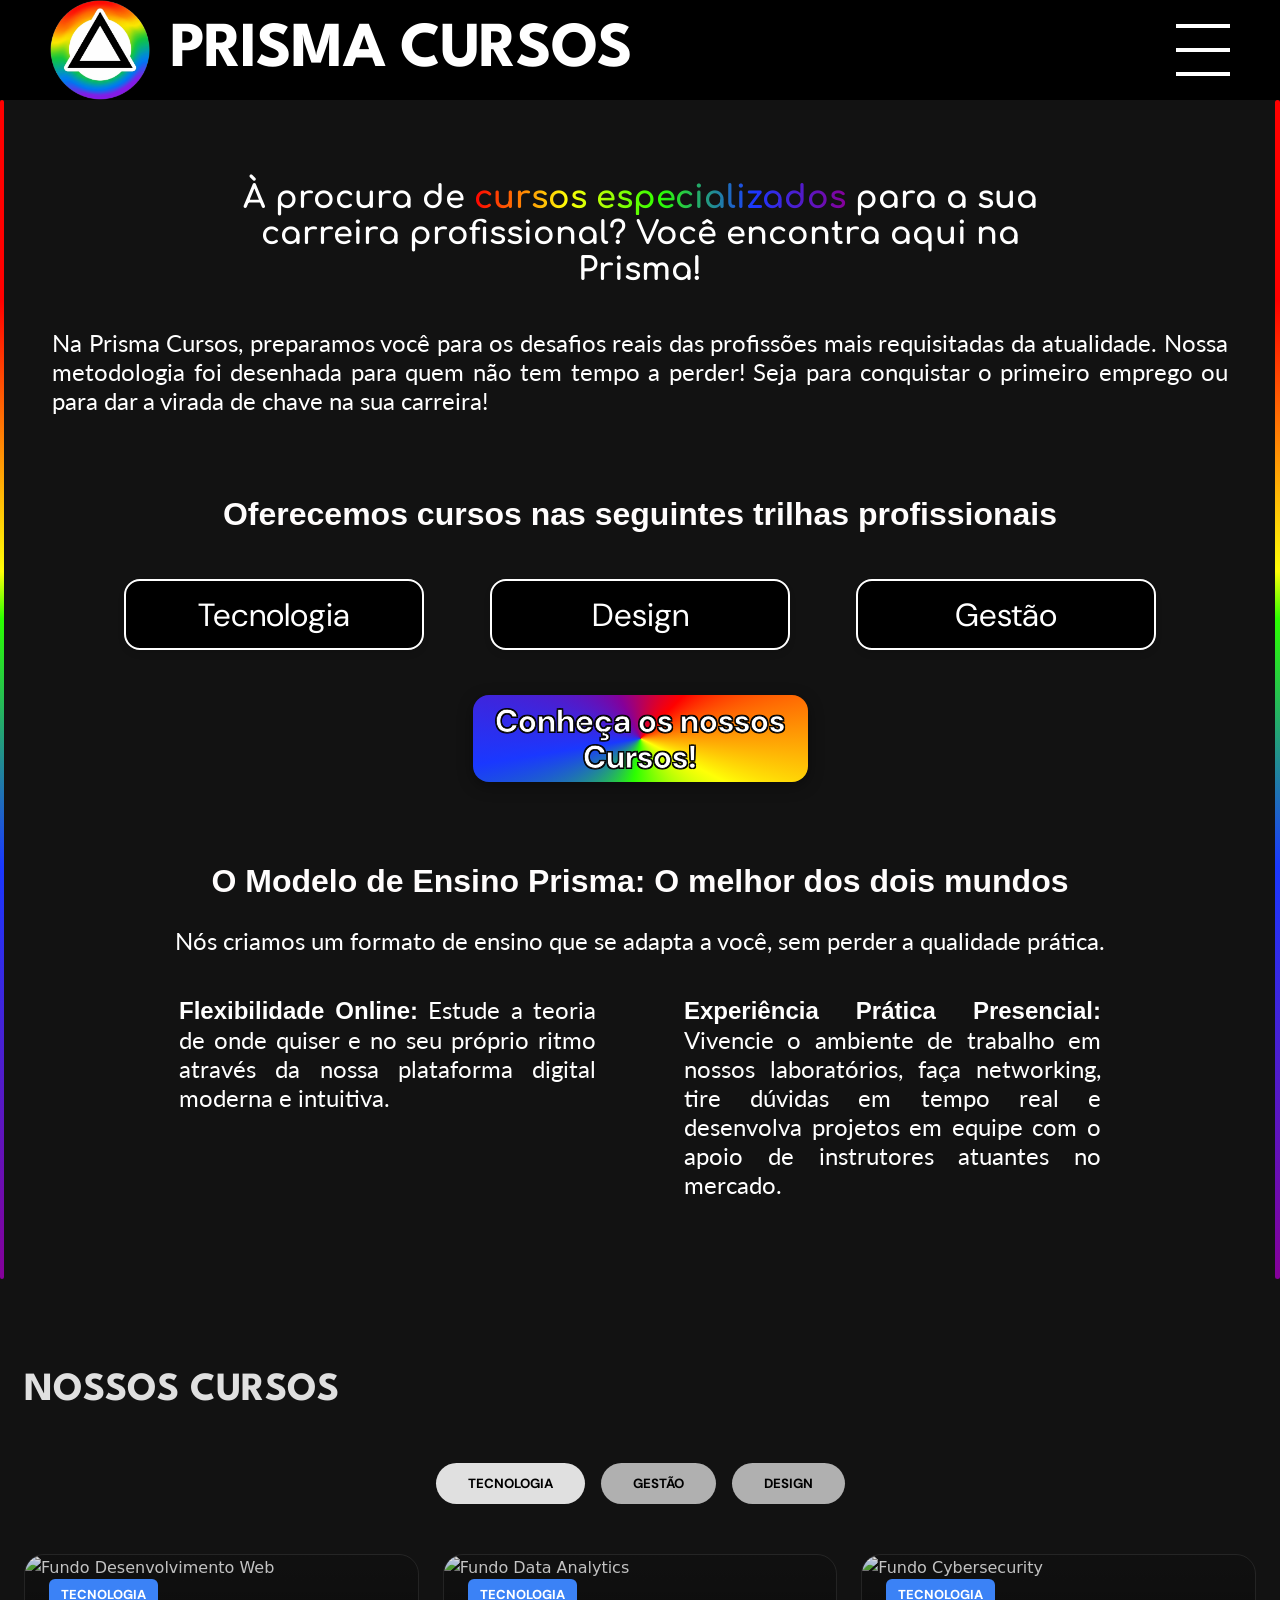
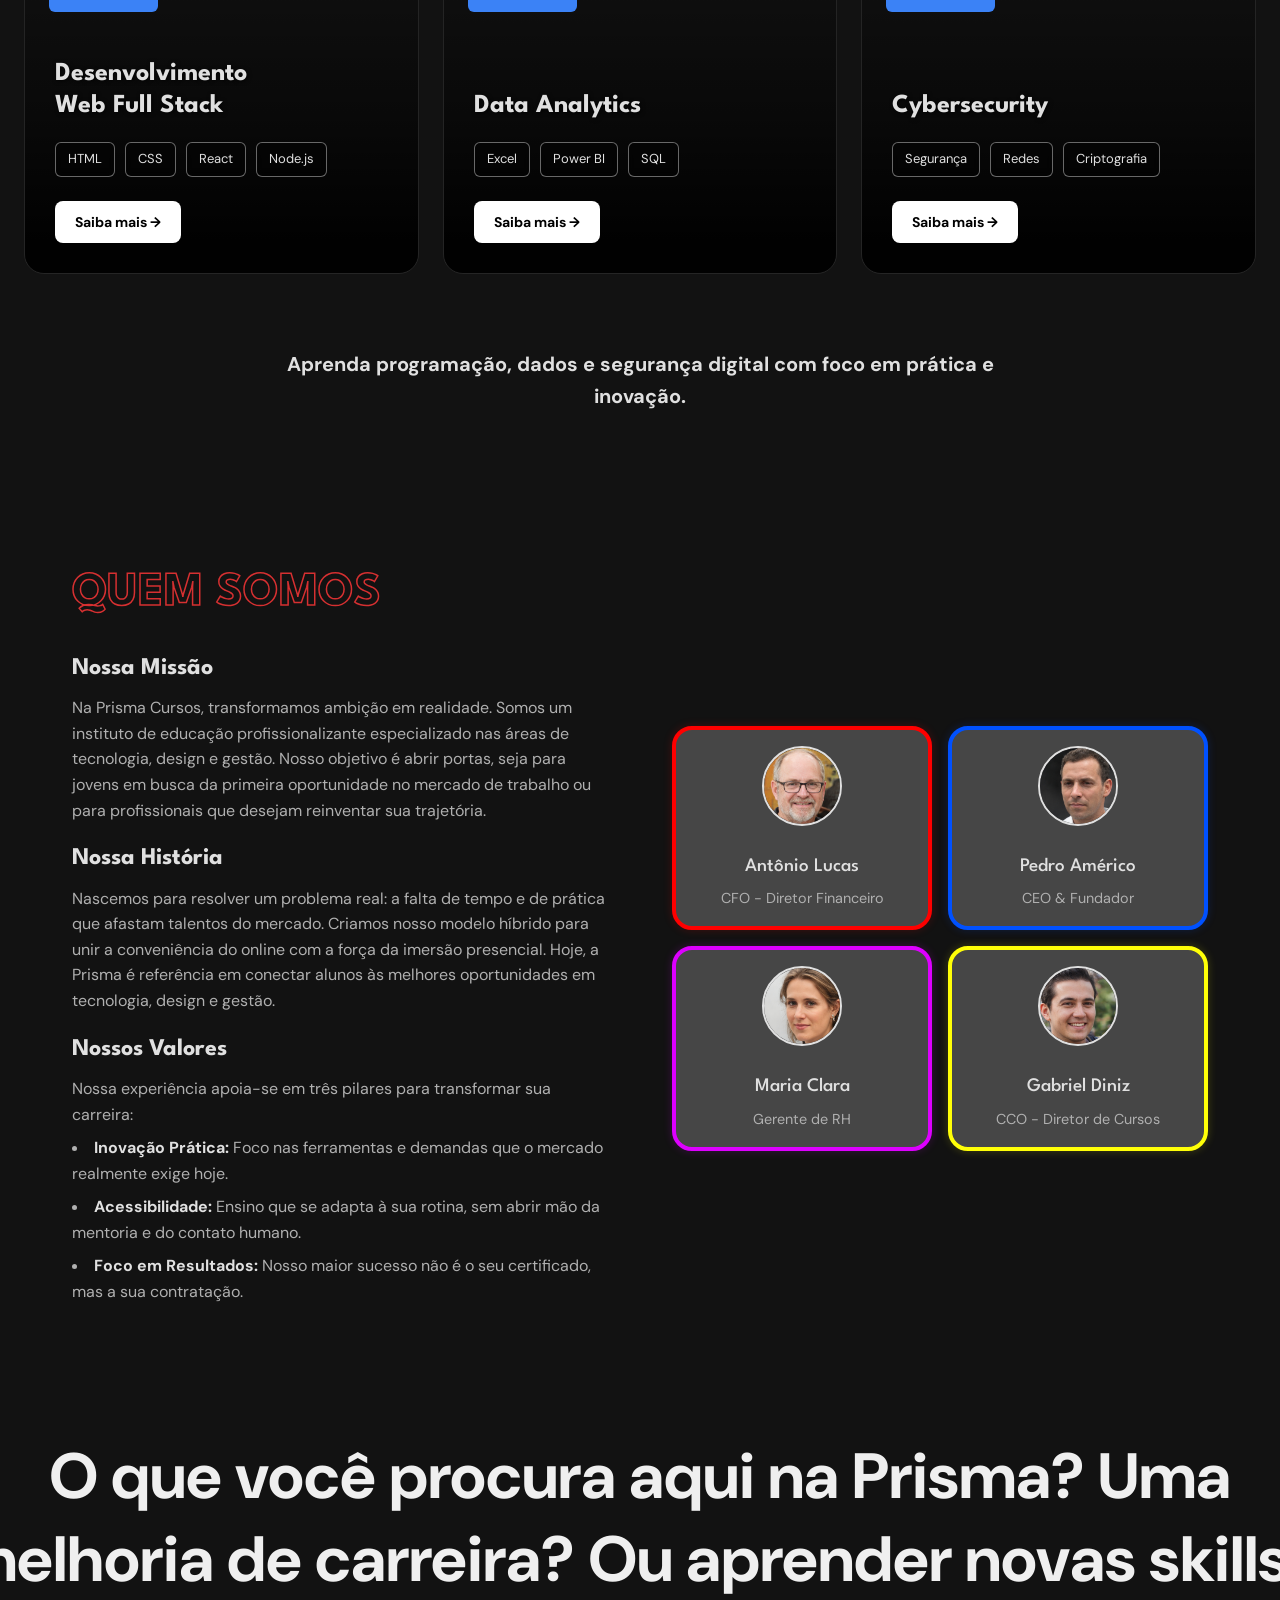
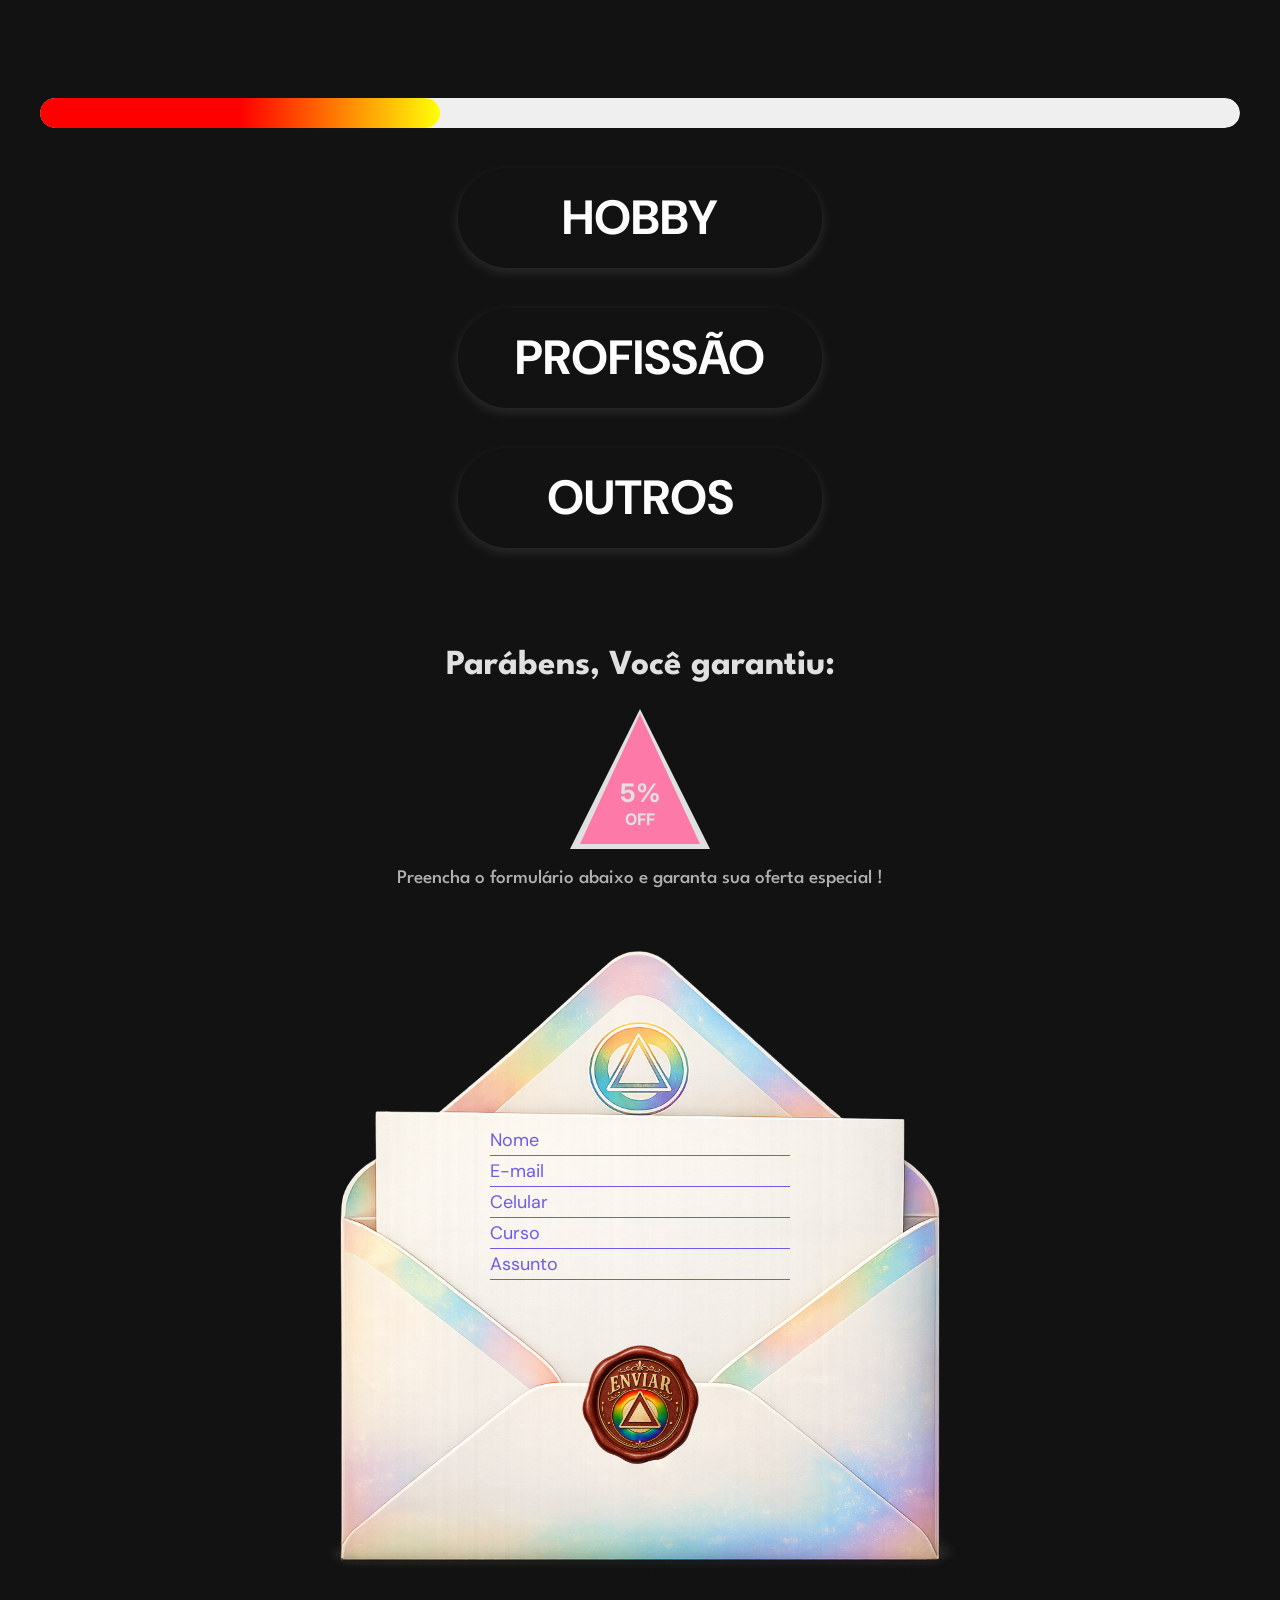
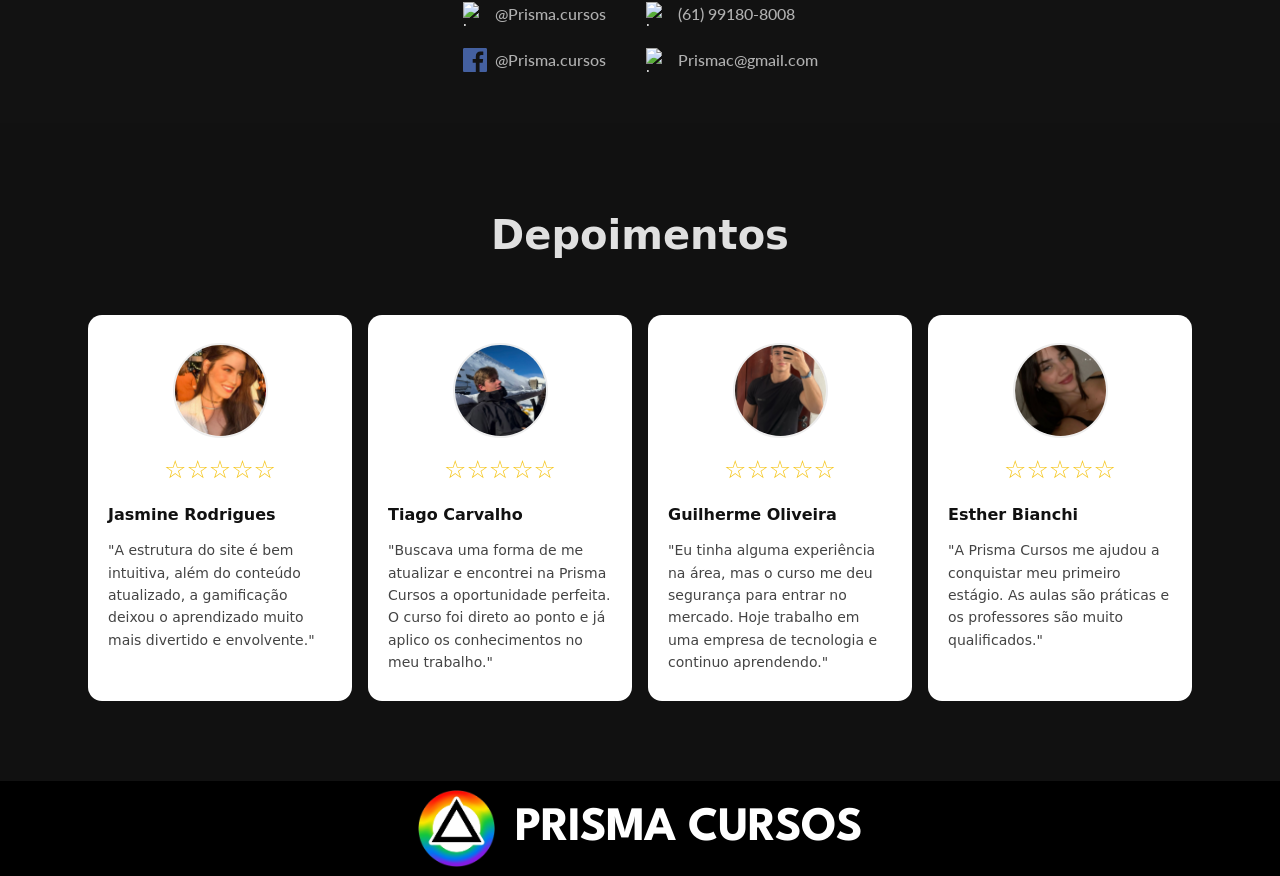
==== commit 4915ed10: "ajuste(depoimentos): mescla a branch de depoimentos e resolve conflitos" ====
--- a/index.html
+++ b/index.html
@@ -5,6 +5,14 @@
   <meta name="viewport" content="width=device-width, initial-scale=1.0">
   <meta name="description" content="PrismaCursos - Plataforma de cursos online">
   <title>PrismaCursos</title>
+
+  <!-- Google Fonts: League Spartan + DM Sans -->
+  <link rel="preconnect" href="https://fonts.googleapis.com">
+  <link rel="preconnect" href="https://fonts.gstatic.com" crossorigin>
+  <link
+    href="https://fonts.googleapis.com/css2?family=DM+Sans:wght@400;500;700&family=League+Spartan:wght@600;700;800&display=swap"
+    rel="stylesheet">
+
   <link rel="stylesheet" href="css/styles.css">
 </head>
 <body>
@@ -12,21 +20,453 @@
   <!-- ============ HEADER ============ -->
   <header id="header">
     <nav id="navbar">
-      <a href="#" class="logo">PrismaCursos</a>
-      <ul class="nav-links">
-        <li><a href="#">Home</a></li>
-        <li><a href="#">Cursos</a></li>
-        <li><a href="#">Sobre</a></li>
-        <li><a href="#">Contato</a></li>
+      <!-- Logo + Nome à esquerda -->
+      <a href="#" class="logo" id="logo-link">
+        <img src="assets/PrismaLogo.png" alt="Prisma Logo" class="logo-img" id="logo-img">
+        <span class="logo-text">PRISMA CURSOS</span>
+      </a>
+
+      <!-- Hamburger Menu à direita -->
+      <button class="hamburger" id="hamburger-btn" aria-label="Abrir menu" aria-expanded="false">
+        <span class="hamburger-line"></span>
+        <span class="hamburger-line"></span>
+        <span class="hamburger-line"></span>
+      </button>
+    </nav>
+
+    <!-- Overlay do menu -->
+    <div class="menu-overlay" id="menu-overlay">
+      <ul class="menu-list" id="menu-list">
+        <li class="menu-item">
+          <a href="#prisma" class="menu-link" id="menu-link-prisma">
+            <span class="menu-icon">▲</span>
+            <span class="menu-label">PRISMA</span>
+          </a>
+        </li>
+        <li class="menu-item">
+          <a href="#quem-somos" class="menu-link" id="menu-link-quem-somos">
+            <span class="menu-icon">▲</span>
+            <span class="menu-label">QUEM SOMOS</span>
+          </a>
+        </li>
+        <li class="menu-item">
+          <a href="#cursos" class="menu-link" id="menu-link-cursos">
+            <span class="menu-icon">▲</span>
+            <span class="menu-label">CURSOS</span>
+          </a>
+        </li>
+        <li class="menu-item">
+          <a href="#quiz" class="menu-link" id="menu-link-quiz">
+            <span class="menu-icon">▲</span>
+            <span class="menu-label">QUIZ</span>
+          </a>
+        </li>
+        <li class="menu-item">
+          <a href="#depoimento" class="menu-link" id="menu-link-depoimento">
+            <span class="menu-icon">▲</span>
+            <span class="menu-label">DEPOIMENTOS</span>
+          </a>
+        </li>
+        <li class="menu-item">
+          <a href="#contato" class="menu-link" id="menu-link-contato">
+            <span class="menu-icon">▲</span>
+            <span class="menu-label">CONTATO</span>
+          </a>
+        </li>
       </ul>
-    </nav>
+    </div>
   </header>
+
 
   <!-- ============ MAIN ============ -->
   <main id="main-content">
-    <section id="hero">
-      <h1>Bem-vindo ao PrismaCursos</h1>
-      <p>Sua plataforma de cursos online.</p>
+
+    <!-- ============ APRESENTAÇÃO ============ -->
+    <section id="apresentacao">
+      <!-- Barras laterais decorativas (Figma) -->
+      <div class="barra-lateral esquerda"></div>
+      <div class="barra-lateral direita"></div>
+
+      <div class="apresentacao-wrapper">
+        <!-- Parte 1: Introdução e Trilhas -->
+        <div class="apresentacao-intro">
+          <h1 class="apresentacao-titulo">À procura de <span class="texto-colorido">cursos especializados</span> para a sua carreira profissional? Você encontra aqui na Prisma!</h1>
+          <p class="apresentacao-descricao">
+            Na Prisma Cursos, preparamos você para os desafios reais das profissões mais requisitadas da atualidade. 
+            Nossa metodologia foi desenhada para quem não tem tempo a perder! Seja para conquistar o primeiro emprego ou para dar a virada de chave na sua carreira!
+          </p>
+        </div>
+
+        <div class="apresentacao-trilhas">
+          <h2 class="trilhas-titulo">Oferecemos cursos nas seguintes trilhas profissionais</h2>
+          <div class="trilhas-botoes">
+            <!-- Card Tecnologia -->
+            <div class="trilha-botao tecnologia">
+              <div class="trilha-botao-cabecalho">
+                <span>Tecnologia</span>
+              </div>
+              <div class="trilha-botao-conteudo">
+                <p>Voltada para a criação, desenvolvimento e manutenção de soluções digitais. Os profissionais dessa área transformam ideias em códigos, sistemas e infraestruturas seguras. A atuação engloba o desenvolvimento de softwares e aplicativos (computadores e celulares), a análise de grandes volumes de dados para tomada de decisão, o gerenciamento de redes e a garantia da segurança da informação.</p>
+                <a href="#cursos" class="trilha-botao-link">Conheça nossos cursos!</a>
+              </div>
+            </div>
+            <!-- Card Design -->
+            <div class="trilha-botao design">
+              <div class="trilha-botao-cabecalho">
+                <span>Design</span>
+              </div>
+              <div class="trilha-botao-conteudo">
+                <p>Conecta a estética à funcionalidade, focando em como os usuários interagem e percebem produtos, serviços e marcas. A atuação envolve desde a criação da identidade visual e peças de comunicação de uma empresa até o desenho de interfaces digitais (sites e aplicativos) que sejam intuitivas, acessíveis e que proporcionem uma excelente experiência para o usuário.</p>
+                <a href="#cursos" class="trilha-botao-link">Conheça nossos cursos!</a>
+              </div>
+            </div>
+            <!-- Card Gestão -->
+            <div class="trilha-botao gestao">
+              <div class="trilha-botao-cabecalho">
+                <span>Gestão</span>
+              </div>
+              <div class="trilha-botao-conteudo">
+                <p>Focada em liderar pessoas, otimizar processos e direcionar recursos para que as organizações alcancem seus objetivos de forma eficiente. Quem atua nessa área é responsável pelo planejamento estratégico, coordenação de equipes, administração financeira, gerenciamento de projetos e análise de métricas de desempenho do negócio.</p>
+                <a href="#cursos" class="trilha-botao-link">Conheça nossos cursos!</a>
+              </div>
+            </div>
+          </div>
+          <a href="#cursos" class="cta-cursos-btn">Conheça os nossos<br>Cursos!</a>
+        </div>
+
+        <!-- Parte 2: Modelo de Ensino -->
+        <div class="modelo-ensino">
+          <h2 class="modelo-titulo">O Modelo de Ensino Prisma: O melhor dos dois mundos</h2>
+          <h3 class="modelo-subtitulo">Nós criamos um formato de ensino que se adapta a você, sem perder a qualidade prática.</h3>
+          <div class="modelo-conteudo">
+            <div class="modelo-bloco">
+              <span class="destaque-modelo">Flexibilidade Online:</span> Estude a teoria de onde quiser e no seu próprio ritmo através da nossa plataforma digital moderna e intuitiva.
+            </div>
+            <div class="modelo-bloco">
+              <span class="destaque-modelo">Experiência Prática Presencial:</span> Vivencie o ambiente de trabalho em nossos laboratórios, faça networking, tire dúvidas em tempo real e desenvolva projetos em equipe com o apoio de instrutores atuantes no mercado.
+            </div>
+          </div>
+        </div>
+      </div>
+    </section>
+
+    <!-- ============ CARROSSEL DE CURSOS ============ -->
+    <section id="cursos" class="secao-cursos">
+      <h2 class="titulo-cursos">NOSSOS CURSOS</h2>
+
+      <div class="filtros-cursos">
+        <button class="botao-filtro ativo" data-categoria="tecnologia">TECNOLOGIA</button>
+        <button class="botao-filtro" data-categoria="gestao">GESTÃO</button>
+        <button class="botao-filtro" data-categoria="design">DESIGN</button>
+      </div>
+
+      <div class="container-carrossel">
+        <div class="trilha-carrossel">
+
+          <div class="cartao-curso" data-categoria="tecnologia">
+            <img src="assets/bg-fullstack.png" alt="Fundo Desenvolvimento Web" class="fundo-cartao">
+            <div class="conteudo-cartao">
+              <span class="etiqueta etiqueta-tec">TECNOLOGIA</span>
+              <h3>Desenvolvimento<br>Web Full Stack</h3>
+              <div class="grupo-habilidades">
+                <span>HTML</span>
+                <span>CSS</span>
+                <span>React</span>
+                <span>Node.js</span>
+              </div>
+              <a href="#contato" class="botao-saiba-mais">Saiba mais &rarr;</a>
+            </div>
+          </div>
+
+          <div class="cartao-curso" data-categoria="tecnologia">
+            <img src="assets/bg-analytics.png" alt="Fundo Data Analytics" class="fundo-cartao">
+            <div class="conteudo-cartao">
+              <span class="etiqueta etiqueta-tec">TECNOLOGIA</span>
+              <h3>Data Analytics</h3>
+              <div class="grupo-habilidades">
+                <span>Excel</span>
+                <span>Power BI</span>
+                <span>SQL</span>
+              </div>
+              <a href="#contato" class="botao-saiba-mais">Saiba mais &rarr;</a>
+            </div>
+          </div>
+
+          <div class="cartao-curso" data-categoria="tecnologia">
+            <img src="assets/bg-cyber.png" alt="Fundo Cybersecurity" class="fundo-cartao">
+            <div class="conteudo-cartao">
+              <span class="etiqueta etiqueta-tec">TECNOLOGIA</span>
+              <h3>Cybersecurity</h3>
+              <div class="grupo-habilidades">
+                <span>Segurança</span>
+                <span>Redes</span>
+                <span>Criptografia</span>
+              </div>
+              <a href="#contato" class="botao-saiba-mais">Saiba mais &rarr;</a>
+            </div>
+          </div>
+
+          <div class="cartao-curso oculto" data-categoria="gestao">
+            <img src="assets/bg-gestao-projetos.png" alt="Fundo Gestão de Projetos" class="fundo-cartao">
+            <div class="conteudo-cartao">
+              <span class="etiqueta etiqueta-gestao">GESTÃO</span>
+              <h3>Gestão<br>de Projetos</h3>
+              <div class="grupo-habilidades">
+                <span>Scrum</span>
+                <span>Kanban</span>
+                <span>Agilidade</span>
+              </div>
+              <a href="#contato" class="botao-saiba-mais">Saiba mais &rarr;</a>
+            </div>
+          </div>
+
+          <div class="cartao-curso oculto" data-categoria="gestao">
+            <img src="assets/bg-marketing.png" alt="Fundo Marketing Digital" class="fundo-cartao">
+            <div class="conteudo-cartao">
+              <span class="etiqueta etiqueta-gestao">GESTÃO</span>
+              <h3>Marketing Digital</h3>
+              <div class="grupo-habilidades">
+                <span>SEO</span>
+                <span>Tráfego Pago</span>
+                <span>Redes Sociais</span>
+              </div>
+              <a href="#contato" class="botao-saiba-mais">Saiba mais &rarr;</a>
+            </div>
+          </div>
+
+          <div class="cartao-curso oculto" data-categoria="gestao">
+            <img src="assets/bg-lideranca.png" alt="Fundo Liderança" class="fundo-cartao">
+            <div class="conteudo-cartao">
+              <span class="etiqueta etiqueta-gestao">GESTÃO</span>
+              <h3>Liderança e<br>Gestão de Pessoas</h3>
+              <div class="grupo-habilidades">
+                <span>Liderança</span>
+                <span>Comunicação</span>
+                <span>Team Building</span>
+              </div>
+              <a href="#contato" class="botao-saiba-mais">Saiba mais &rarr;</a>
+            </div>
+          </div>
+
+          <div class="cartao-curso oculto" data-categoria="design">
+            <img src="assets/bg-uiux.png" alt="Fundo UI/UX" class="fundo-cartao">
+            <div class="conteudo-cartao">
+              <span class="etiqueta etiqueta-design">DESIGN</span>
+              <h3>UI/UX Design</h3>
+              <div class="grupo-habilidades">
+                <span>Figma</span>
+                <span>Wireframe</span>
+                <span>Protótipo</span>
+              </div>
+              <a href="#contato" class="botao-saiba-mais">Saiba mais &rarr;</a>
+            </div>
+          </div>
+
+          <div class="cartao-curso oculto" data-categoria="design">
+            <img src="assets/bg-grafico.png" alt="Fundo Design Gráfico" class="fundo-cartao">
+            <div class="conteudo-cartao">
+              <span class="etiqueta etiqueta-design">DESIGN</span>
+              <h3>Design Gráfico</h3>
+              <div class="grupo-habilidades">
+                <span>Photoshop</span>
+                <span>Illustrator</span>
+                <span>Branding</span>
+              </div>
+              <a href="#contato" class="botao-saiba-mais">Saiba mais &rarr;</a>
+            </div>
+          </div>
+
+          <div class="cartao-curso oculto" data-categoria="design">
+            <img src="assets/bg-motion.png" alt="Fundo Motion Design" class="fundo-cartao">
+            <div class="conteudo-cartao">
+              <span class="etiqueta etiqueta-design">DESIGN</span>
+              <h3>Motion Design</h3>
+              <div class="grupo-habilidades">
+                <span>After Effects</span>
+                <span>Animação</span>
+                <span>Vídeo</span>
+              </div>
+              <a href="#contato" class="botao-saiba-mais">Saiba mais &rarr;</a>
+            </div>
+          </div>
+
+        </div>
+      </div>
+
+      <p class="texto-informativo-cursos" id="texto-informativo-cursos">
+        Aprenda programação, dados e segurança digital com foco em prática e inovação.
+      </p>
+    </section>
+
+    <!-- ============ SEÇÃO: QUEM SOMOS ============ -->
+    <section id="quem-somos" class="quem-somos-container">
+      <div class="conteudo-texto">
+        <h1 class="titulo-vazado">Quem Somos</h1>
+        
+        <div class="bloco-texto">
+          <h2>Nossa Missão</h2>
+          <p>Na Prisma Cursos, transformamos ambição em realidade. Somos um instituto de educação profissionalizante especializado nas áreas de tecnologia, design e gestão. Nosso objetivo é abrir portas, seja para jovens em busca da primeira oportunidade no mercado de trabalho ou para profissionais que desejam reinventar sua trajetória.</p>
+        </div>
+
+        <div class="bloco-texto">
+          <h2>Nossa História</h2>
+          <p>Nascemos para resolver um problema real: a falta de tempo e de prática que afastam talentos do mercado. Criamos nosso modelo híbrido para unir a conveniência do online com a força da imersão presencial. Hoje, a Prisma é referência em conectar alunos às melhores oportunidades em tecnologia, design e gestão.</p>
+        </div>
+
+        <div class="bloco-texto">
+          <h2>Nossos Valores</h2>
+          <p>Nossa experiência apoia-se em três pilares para transformar sua carreira:</p>
+          <ul>
+            <li><strong>Inovação Prática:</strong> Foco nas ferramentas e demandas que o mercado realmente exige hoje.</li>
+            <li><strong>Acessibilidade:</strong> Ensino que se adapta à sua rotina, sem abrir mão da mentoria e do contato humano.</li>
+            <li><strong>Foco em Resultados:</strong> Nosso maior sucesso não é o seu certificado, mas a sua contratação.</li>
+          </ul>
+        </div>
+      </div>
+
+      <div class="grade-equipe">
+        <div class="cartao-membro borda-vermelha">
+          <img src="assets/antonio_lucas.jpg" alt="Foto de Antônio Lucas" class="foto-perfil">
+          <h3>Antônio Lucas</h3>
+          <p>CFO - Diretor Financeiro</p>
+        </div>
+
+        <div class="cartao-membro borda-azul">
+          <img src="assets/pedro_americo.jpg" alt="Foto de Pedro Américo" class="foto-perfil">
+          <h3>Pedro Américo</h3>
+          <p>CEO & Fundador</p>
+        </div>
+
+        <div class="cartao-membro borda-roxa">
+          <img src="assets/maria_clara.jpg" alt="Foto de Maria Clara" class="foto-perfil">
+          <h3>Maria Clara</h3>
+          <p>Gerente de RH</p>
+        </div>
+
+        <div class="cartao-membro borda-amarela">
+          <img src="assets/gabriel_diniz.jpg" alt="Foto de Gabriel Diniz" class="foto-perfil">
+          <h3>Gabriel Diniz</h3>
+          <p>CCO - Diretor de Cursos</p>
+        </div>
+      </div>
+    </section>
+
+    <!-- ============ QUIZ ============ -->
+    <section id="quiz" class="quiz-section">
+
+      <!-- Barra de progresso global -->
+      <div class="quiz-progress" id="quiz-global-progress" data-step="1">
+        <div class="quiz-progress__track"></div>
+        <div class="quiz-progress__fill" id="quiz-progress-fill" style="width: 33.3%"></div>
+      </div>
+
+      <!-- Step 1 -->
+      <div class="quiz-step active" data-step="1">
+        <h2 class="quiz-question" id="quiz-question-1">
+          O que você procura aqui na Prisma? Uma melhoria de carreira? Ou aprender novas skills?
+        </h2>
+
+        <div class="quiz-options">
+          <button class="quiz-btn" id="quiz-btn-hobby" data-answer="hobby" type="button">HOBBY</button>
+          <button class="quiz-btn" id="quiz-btn-profissao" data-answer="profissao" type="button">PROFISSÃO</button>
+          <button class="quiz-btn" id="quiz-btn-outros" data-answer="outros" type="button">OUTROS</button>
+        </div>
+      </div>
+
+      <!-- Step 2 -->
+      <div class="quiz-step" data-step="2">
+        <h2 class="quiz-question" id="quiz-question-2">
+          O que você prefere? Atender cursos presencialmente ou online?
+        </h2>
+
+        <div class="quiz-options">
+          <button class="quiz-btn" id="quiz-btn-presencial" data-answer="presencial" type="button">PRESENCIAL</button>
+          <button class="quiz-btn" id="quiz-btn-online" data-answer="online" type="button">ONLINE</button>
+          <button class="quiz-btn" id="quiz-btn-naosei" data-answer="naosei" type="button">NÃO SEI</button>
+        </div>
+      </div>
+
+      <!-- Step 3 -->
+      <div class="quiz-step" data-step="3">
+        <h2 class="quiz-question" id="quiz-question-3">
+          Qual área do conhecimento você está procurando se aprimorar aqui na Prisma?
+        </h2>
+
+        <div class="quiz-options">
+          <button class="quiz-btn" id="quiz-btn-design" data-answer="design" type="button">DESIGN</button>
+          <button class="quiz-btn" id="quiz-btn-tecnologia" data-answer="tecnologia" type="button">TECNOLOGIA</button>
+          <button class="quiz-btn" id="quiz-btn-gestao" data-answer="gestao" type="button">GESTÃO</button>
+        </div>
+      </div>
+
+      <!-- Resultado -->
+      <div class="quiz-step quiz-result" data-step="result">
+        <h2 class="quiz-question quiz-result__text" id="quiz-result-text">
+          <!-- Preenchido via JS -->
+        </h2>
+        <div class="quiz-result__image-wrapper" id="quiz-result-image-wrapper">
+          <img class="quiz-result__image" id="quiz-result-image" src="" alt="Imagem do curso recomendado">
+        </div>
+        <div class="quiz-result__arrow" id="quiz-result-arrow">
+          <svg width="24" height="80" viewBox="0 0 24 80" fill="none">
+            <line x1="12" y1="0" x2="12" y2="68" stroke="#EFEFEF" stroke-width="2"/>
+            <path d="M4 60 L12 76 L20 60" stroke="#EFEFEF" stroke-width="2" fill="none"/>
+          </svg>
+        </div>
+
+      </div>
+    </section>
+
+    <!-- ============ CONTATO ============ -->
+    <section id="contato">
+      <div class="cabecalho-oferta">
+        <h1>Parábens, Você garantiu:</h1>
+        <div class="triangulo-borda">
+          <div id="cor-desconto" class="triangulo-conteudo desconto-5"> <!--há duas classes nesse elemento! t-c(estrutura) e desconto-x(estilo/cor)  -->
+            <span id="valor-desconto" class="porcentagem">5%</span>
+            <span class="texto-off">OFF</span>
+          </div>
+        </div>
+        <h3>Preencha o formulário abaixo e garanta sua oferta especial !</h3>
+      </div>
+
+      <div class="carta-container">
+        <img src="assets/envelope.png" alt="Carta aberta" class="fundo-carta">
+
+        <form class="formulario-inputs">
+          <input type="text" id="input-nome" placeholder="Nome">
+          <input type="email" id="input-email" placeholder="E-mail">
+          <input type="tel" id="input-celular" placeholder="Celular">
+          <input type="text" id="input-curso" placeholder="Curso">
+          <input type="text" id="input-assunto" placeholder="Assunto">
+        </form>
+
+        <a href="confirmation.html" id="btn-enviar" class="botao-esfera">
+          <img src="assets/selo.png" alt="Ícone do botão">
+        </a>
+      </div>
+
+      <div class="bloco-contatos-rodape">
+        <div class="item-contato">
+          <img src="assets/icon-instagram.svg" alt="Logo Instagram" class="icone-pequeno">
+          <span>@Prisma.cursos</span>
+        </div>
+        
+        <div class="item-contato">
+          <img src="assets/icon-telefone.svg" alt="Logo Telefone" class="icone-pequeno">
+          <span>(61) 99180-8008</span>
+        </div>
+
+        <div class="item-contato">
+          <img src="assets/icon-facebook.svg" alt="Logo Facebook" class="icone-pequeno">
+          <span>@Prisma.cursos</span>
+        </div>
+        
+        <div class="item-contato">
+          <img src="assets/icon-email.svg" alt="Logo E-mail" class="icone-pequeno">
+          <span>Prismac@gmail.com</span>
+        </div>
+      </div>
     </section>
 
     <section id="depoimentos" class="depoimentos-container">
@@ -69,9 +509,14 @@
 
   <!-- ============ FOOTER ============ -->
   <footer id="footer">
-    <p>&copy; 2026 PrismaCursos &mdash; Todos os direitos reservados.</p>
+    <div class="footer-logo">
+      <img src="assets/PrismaLogo.png" alt="Prisma Logo" class="footer-logo-img">
+      <span class="footer-logo-text">PRISMA CURSOS</span>
+    </div>
   </footer>
 
   <script src="js/main.js"></script>
+  <script src="js/quiz.js"></script>
+  <script src="js/cursos.js"></script>
 </body>
-</html>
+</html>
--- a/css/styles.css
+++ b/css/styles.css
@@ -1,3 +1,5 @@
+@import url('https://fonts.googleapis.com/css2?family=Comfortaa:wght@400;700&family=DM+Sans:wght@400;500;700;800&family=Inter:wght@400;500;700&family=Lato:wght@400;700&family=League+Spartan:wght@400;500;700&family=Montserrat:wght@400;700;800&display=swap');
+
 /* ========================================
    PrismaCursos — Estilos principais
    ========================================
@@ -18,7 +20,7 @@
   /* Paleta de cores — altere aqui para mudar o tema inteiro */
   --cor-primaria: #6c5ce7;
   --cor-secundaria: #a29bfe;
-  --cor-fundo: #0f0f0f;
+  --cor-fundo: #121212;
   --cor-superficie: #1a1a2e;
   --cor-texto: #e0e0e0;
   --cor-texto-claro: #b0b0b0;
@@ -26,6 +28,8 @@
 
   /* Tipografia */
   --fonte-principal: 'Segoe UI', system-ui, -apple-system, sans-serif;
+  --fonte-titulo: 'League Spartan', sans-serif;
+  --fonte-corpo: 'DM Sans', sans-serif;
 
   /* Espaçamentos */
   --espacamento-sm: 0.5rem;
@@ -44,8 +48,6 @@
   color: var(--cor-texto);
   line-height: 1.6;
   min-height: 100vh;
-  display: flex;
-  flex-direction: column;
 }
 
 a {
@@ -54,65 +56,1073 @@
   transition: color 0.3s ease;
 }
 
-a:hover {
-  color: var(--cor-destaque);
-}
+
 
 /* ---------- Header / Navbar ---------- */
 #header {
-  background-color: var(--cor-superficie);
-  padding: var(--espacamento-md) var(--espacamento-lg);
+  background-color: #000000;
+  padding: 0;
   position: sticky;
   top: 0;
   z-index: 100;
-  border-bottom: 1px solid rgba(255, 255, 255, 0.05);
+  height: 100px;
 }
 
 #navbar {
   display: flex;
   justify-content: space-between;
   align-items: center;
-  max-width: 1200px;
-  margin: 0 auto;
-}
-
+  width: 100%;
+  height: 100px;
+  padding: 0 50px;
+}
+
+/* --- Logo --- */
 .logo {
-  font-size: 1.5rem;
+  display: flex;
+  align-items: center;
+  gap: 20px;
+  text-decoration: none;
+  transition: opacity 0.3s ease;
+  height: 100%;
+}
+
+.logo:hover {
+  opacity: 0.85;
+  color: inherit;
+}
+
+.logo-img {
+  width: 100px;
+  height: 100px;
+  object-fit: contain;
+}
+
+.logo-text {
+  font-family: var(--fonte-titulo);
   font-weight: 700;
-  color: var(--cor-primaria);
-}
-
-.logo:hover {
-  color: var(--cor-destaque);
-}
-
-.nav-links {
+  font-size: 64px;
+  line-height: 59px;
+  color: #ffffff;
+  letter-spacing: -0.02em;
+  text-transform: uppercase;
+  display: flex;
+  align-items: center;
+}
+
+/* --- Hamburger --- */
+.hamburger {
+  display: flex;
+  flex-direction: column;
+  justify-content: space-between;
+  align-items: flex-start;
+  width: 54px;
+  height: 52px;
+  background: transparent;
+  border: none;
+  cursor: pointer;
+  padding: 0;
+  transition: opacity 0.2s ease;
+  z-index: 200;
+}
+
+.hamburger-line {
+  display: block;
+  width: 54px;
+  height: 4px;
+  background-color: #ffffff;
+  border-radius: 0;
+  transition: transform 0.35s cubic-bezier(0.77, 0, 0.175, 1),
+              opacity 0.25s ease;
+  transform-origin: center center;
+  flex-shrink: 0;
+}
+
+/* Hamburger animação → X */
+.hamburger.active .hamburger-line:nth-child(1) {
+  transform: translateY(24px) rotate(45deg);
+}
+
+.hamburger.active .hamburger-line:nth-child(2) {
+  opacity: 0;
+  transform: scaleX(0);
+}
+
+.hamburger.active .hamburger-line:nth-child(3) {
+  transform: translateY(-24px) rotate(-45deg);
+}
+
+/* --- Menu Overlay --- */
+.menu-overlay {
+  position: absolute;
+  top: 100px;
+  right: 50px;
+  width: 330px;
+  background-color: #000000;
+  border: none;
+  border-radius: 0;
+  padding: 0;
+  opacity: 0;
+  visibility: hidden;
+  transform: translateY(-10px) scale(0.97);
+  transition: opacity 0.3s ease,
+              visibility 0.3s ease,
+              transform 0.3s cubic-bezier(0.25, 0.46, 0.45, 0.94);
+  pointer-events: none;
+  z-index: 150;
+}
+
+.menu-overlay.open {
+  opacity: 1;
+  visibility: visible;
+  transform: translateY(0) scale(1);
+  pointer-events: auto;
+}
+
+/* --- Menu List --- */
+.menu-list {
   list-style: none;
-  display: flex;
-  gap: var(--espacamento-md);
-}
-
-/* ---------- Hero ---------- */
-#hero {
+  padding: 0;
+  margin: 0;
   display: flex;
   flex-direction: column;
+}
+
+.menu-item {
+  opacity: 0;
+  transform: translateX(-12px);
+  transition: opacity 0.3s ease, transform 0.3s ease;
+  height: 52px;
+  background-color: #000000;
+}
+
+.menu-overlay.open .menu-item {
+  opacity: 1;
+  transform: translateX(0);
+}
+
+/* Delays escalonados para cada item */
+.menu-overlay.open .menu-item:nth-child(1) { transition-delay: 0.05s; }
+.menu-overlay.open .menu-item:nth-child(2) { transition-delay: 0.10s; }
+.menu-overlay.open .menu-item:nth-child(3) { transition-delay: 0.15s; }
+.menu-overlay.open .menu-item:nth-child(4) { transition-delay: 0.20s; }
+.menu-overlay.open .menu-item:nth-child(5) { transition-delay: 0.25s; }
+.menu-overlay.open .menu-item:nth-child(6) { transition-delay: 0.30s; }
+
+.menu-link {
+  display: flex;
+  align-items: center;
+  width: 100%;
+  height: 100%;
+  padding: 5px 20px;
+  color: #ffffff;
+  text-decoration: none;
+  transition: color 0.2s ease;
+  background-color: #000000;
+  gap: 32px;
+}
+
+.menu-icon {
+  width: 42px;
+  height: 42px;
+  display: flex;
   align-items: center;
   justify-content: center;
+  font-size: 32px;
+  color: #ffffff;
+  transition: color 0.2s ease;
+  flex-shrink: 0;
+  line-height: 42px;
+}
+
+.menu-label {
+  font-family: var(--fonte-corpo);
+  font-weight: 400;
+  font-size: 32px;
+  line-height: 42px;
+  color: #ffffff;
+}
+
+/* ---------- Responsividade Header ---------- */
+@media (max-width: 768px) {
+  #header {
+    height: 60px;
+  }
+
+  #navbar {
+    height: 60px;
+    padding: 0 16px;
+  }
+
+  .logo-img {
+    width: 60px;
+    height: 60px;
+  }
+
+  .logo-text {
+    display: none; /* Mobile header doesn't show text in Figma */
+  }
+
+
+
+  .menu-overlay {
+    top: 60px;
+    right: 16px;
+    width: 330px;
+  }
+}
+
+@media (max-width: 768px) {
+  #navbar {
+    padding: 0 16px;
+  }
+
+  .menu-overlay {
+    right: 16px;
+    width: calc(100vw - 32px);
+    max-width: 320px;
+  }
+
+  .logo-text {
+    font-size: 1.35rem;
+  }
+
+  .logo-img {
+    width: 42px;
+    height: 42px;
+  }
+}
+
+/* ===========================================
+   QUIZ SECTION
+   =========================================== */
+.quiz-section {
+  position: relative;
+  background-color: #121212;
+  min-height: 100vh;
+  display: flex;
+  flex-direction: column;
+  align-items: center;
+  justify-content: center;
+  overflow: hidden;
+  padding: 60px 20px 80px;
+}
+
+
+
+/* --- Quiz Step (cada tela de pergunta) --- */
+.quiz-step {
+  display: none !important;
+}
+
+.quiz-step.active {
+  display: contents !important;
+}
+
+/* Animations for children of active steps */
+.quiz-step.active .quiz-question {
+  animation: quizSlideInQuestion 0.5s cubic-bezier(0.25, 0.46, 0.45, 0.94) forwards;
+}
+
+.quiz-step.active .quiz-options {
+  animation: quizSlideInOptions 0.5s cubic-bezier(0.25, 0.46, 0.45, 0.94) forwards;
+}
+
+.quiz-step.active .quiz-result__image-wrapper {
+  animation: quizSlideInOptions 0.5s cubic-bezier(0.25, 0.46, 0.45, 0.94) forwards;
+}
+
+@keyframes quizSlideInQuestion {
+  from {
+    opacity: 0;
+    transform: translateY(20px);
+  }
+  to {
+    opacity: 1;
+    transform: translateY(0);
+  }
+}
+
+@keyframes quizSlideInOptions {
+  from {
+    opacity: 0;
+    transform: translateY(30px);
+  }
+  to {
+    opacity: 1;
+    transform: translateY(0);
+  }
+}
+
+/* --- Pergunta --- */
+.quiz-question {
+  font-family: var(--fonte-corpo);
+  font-size: 1.75rem;
+  font-weight: 700;
+  color: #EFEFEF;
   text-align: center;
-  padding: var(--espacamento-xl) var(--espacamento-lg);
-  flex: 1;
-}
-
-#hero h1 {
-  font-size: 2.5rem;
-  margin-bottom: var(--espacamento-md);
-  background: linear-gradient(135deg, var(--cor-primaria), var(--cor-destaque));
+  line-height: 1.35;
+  max-width: 342px;
+  order: 1;
+}
+
+/* --- Barra de progresso --- */
+.quiz-progress {
+  position: relative;
+  width: 100%;
+  max-width: 342px;
+  height: 30px;
+  border-radius: 90px;
+  overflow: hidden;
+  order: 2;
+  margin: 20px auto;
+  transition: opacity 0.4s ease, visibility 0.4s ease;
+}
+.quiz-progress__track {
+  position: absolute;
+  inset: 0;
+  background-color: #EFEFEF;
+  border-radius: 90px;
+}
+
+.quiz-progress__fill {
+  position: absolute;
+  top: 0;
+  left: 0;
+  height: 100%;
+  border-radius: 90px;
+  transition: width 0.6s cubic-bezier(0.25, 0.46, 0.45, 0.94);
+}
+
+/* Gradientes das barras em cada step */
+#quiz-global-progress[data-step="1"] .quiz-progress__fill {
+  background: linear-gradient(90deg, #FF0000 50%, #FFFF07 100%);
+}
+
+#quiz-global-progress[data-step="2"] .quiz-progress__fill {
+  background: linear-gradient(90deg, #FF0000 25%, #FFFF07 59%, #2BFF00 71%, #1A38FF 100%);
+}
+
+#quiz-global-progress[data-step="3"] .quiz-progress__fill {
+  background: linear-gradient(
+    90deg,
+    #FF0000 17%,
+    #FFFF07 40%,
+    #2BFF00 44%,
+    #1A38FF 65%,
+    #850099 100%
+  );
+}
+
+/* --- Opções de resposta (grupo) --- */
+.quiz-options {
+  display: flex;
+  flex-direction: column;
+  gap: 28px;
+  width: 100%;
+  max-width: 364px;
+  align-items: center;
+  order: 3;
+}
+
+/* --- Botão de resposta --- */
+.quiz-btn {
+  display: flex;
+  align-items: center;
+  justify-content: center;
+  width: 100%;
+  max-width: 364px;
+  height: 80px;
+  background-color: #121212;
+  color: #FDFDFD;
+  font-family: var(--fonte-corpo);
+  font-size: clamp(1.5rem, 5vw, 2.25rem);
+  font-weight: 700;
+  text-align: center;
+  border: none;
+  border-radius: 180px;
+  box-shadow: 0px 4px 12px 0px rgba(239, 239, 239, 0.12);
+  cursor: pointer;
+  transition:
+    transform 0.25s cubic-bezier(0.25, 0.46, 0.45, 0.94),
+    box-shadow 0.3s ease,
+    background-color 0.3s ease,
+    color 0.3s ease;
+  user-select: none;
+  -webkit-tap-highlight-color: transparent;
+}
+
+.quiz-btn:hover {
+  transform: scale(1.04);
+  box-shadow:
+    0px 6px 24px 0px rgba(239, 239, 239, 0.2),
+    0 0 0 2px rgba(239, 239, 239, 0.08);
+}
+
+.quiz-btn:active {
+  transform: scale(0.97);
+  box-shadow: 0px 2px 6px 0px rgba(239, 239, 239, 0.1);
+}
+
+/* Estado "selecionado" breve — flash ao clicar */
+.quiz-btn.selected {
+  background-color: #FDFDFD;
+  color: #121212;
+  box-shadow: 0px 0px 32px 4px rgba(239, 239, 239, 0.3);
+}
+
+/* --- Resultado --- */
+.quiz-result {
+  gap: 32px;
+}
+
+.quiz-result__text {
+  max-width: 342px;
+}
+
+.quiz-result__image-wrapper {
+  width: 100%;
+  max-width: 342px;
+  border-radius: 40px;
+  overflow: hidden;
+  box-shadow: 0px 4px 12px 0px rgba(0, 0, 0, 0.12);
+  animation: quizImageFloat 3s ease-in-out infinite alternate;
+}
+
+@keyframes quizImageFloat {
+  from {
+    transform: translateY(0);
+  }
+  to {
+    transform: translateY(-6px);
+  }
+}
+
+.quiz-result__image {
+  display: block;
+  width: 100%;
+  height: auto;
+  object-fit: cover;
+}
+
+.quiz-result__arrow {
+  animation: quizArrowBounce 1.5s ease-in-out infinite;
+}
+
+@keyframes quizArrowBounce {
+  0%, 100% {
+    transform: translateY(0);
+  }
+  50% {
+    transform: translateY(10px);
+  }
+}
+
+/* --- Botão refazer --- */
+.quiz-btn--restart {
+  max-width: 280px;
+  height: 60px;
+  font-size: 1.15rem;
+  border: 2px solid rgba(239, 239, 239, 0.25);
+  background-color: transparent;
+  box-shadow: none;
+}
+
+.quiz-btn--restart:hover {
+  background-color: rgba(239, 239, 239, 0.06);
+  border-color: rgba(239, 239, 239, 0.5);
+  box-shadow: 0px 4px 16px 0px rgba(239, 239, 239, 0.1);
+}
+
+/* --- Responsividade Quiz --- */
+@media (max-width: 480px) {
+  .quiz-section {
+    padding: 40px 12px 60px;
+  }
+
+  .quiz-question {
+    font-size: 1.4rem;
+  }
+
+  .quiz-btn {
+    height: 70px;
+    font-size: 1.4rem;
+  }
+
+  .quiz-progress {
+    height: 22px;
+  }
+
+  .quiz-result__image-wrapper {
+    border-radius: 28px;
+  }
+}
+
+/* ===========================================
+   PC / DESKTOP SPECIFIC QUIZ STYLING
+   =========================================== */
+@media (min-width: 1024px) {
+  .quiz-section {
+    min-height: 813px;
+    height: 813px;
+    padding: 0;
+    display: flex;
+    justify-content: center;
+    align-items: center;
+  }
+
+  .quiz-step {
+    display: none !important;
+    position: relative;
+    width: 1440px;
+    max-width: 1440px;
+    height: 813px;
+    padding: 0;
+    gap: 0;
+  }
+
+  .quiz-step.active {
+    display: flex !important;
+  }
+
+  .quiz-question {
+    position: absolute;
+    top: 50px;
+    left: 30px;
+    width: 1380px;
+    max-width: 1380px;
+    font-size: 64px;
+    line-height: 83px;
+    margin: 0;
+  }
+
+  .quiz-progress {
+    position: absolute;
+    top: 313px;
+    left: 50%;
+    transform: translateX(-50%);
+    width: 1200px;
+    max-width: 1200px;
+    height: 30px;
+    margin: 0;
+  }
+
+  .quiz-options {
+    position: absolute;
+    top: 383px;
+    left: 538px;
+    width: 364px;
+    max-width: 364px;
+    gap: 40px;
+    margin: 0;
+  }
+
+  .quiz-btn {
+    width: 364px;
+    height: 100px;
+    max-width: 364px;
+    font-size: 48px;
+    line-height: 62px;
+  }
+
+  /* Result screen */
+  .quiz-result .quiz-result__text {
+    position: absolute;
+    top: 30px;
+    left: 30px;
+    width: 1380px;
+    max-width: 1380px;
+    font-size: 64px;
+    line-height: 83px;
+    margin: 0;
+  }
+
+  .quiz-result__image-wrapper {
+    position: absolute;
+    top: 293px;
+    left: 353px;
+    width: 735px;
+    max-width: 735px;
+    height: 490px;
+    border-radius: 90px;
+    margin: 0;
+  }
+
+  .quiz-result__image {
+    width: 100%;
+    height: 100%;
+    object-fit: cover;
+  }
+
+  .quiz-result__arrow {
+    display: none;
+  }
+}
+
+/* ---------- Apresentação ---------- */
+#apresentacao {
+  position: relative; /* to allow absolute positioned lateral bars */
+  background-color: #121212; /* matching figma design background */
+  width: 100%;
+  display: flex;
+  flex-direction: column;
+  align-items: center;
+  justify-content: center;
+  padding: 80px 24px;
+  overflow: hidden; /* prevents lateral bars from sticking out */
+}
+
+/* Barras laterais decorativas */
+.barra-lateral {
+  position: absolute;
+  top: 0;
+  height: 100%;
+  background: linear-gradient(180deg, #FF0000 17%, #FFFF07 40%, #2BFF00 44%, #1A38FF 65%, #850099 100%);
+  border-radius: 90px;
+  z-index: 10;
+}
+.barra-lateral.esquerda {
+  left: 0;
+  width: 4px;
+}
+.barra-lateral.direita {
+  right: 0;
+  width: 5px;
+}
+
+/* Texto colorido para títulos */
+.texto-colorido {
+  background: linear-gradient(to right, #FF0000, #FFFF07, #2BFF00, #1A38FF, #850099);
   -webkit-background-clip: text;
   background-clip: text;
   -webkit-text-fill-color: transparent;
-}
-
-#hero p {
+  font-family: 'Comfortaa', cursive, sans-serif;
+}
+
+/* Wrapper principal de Apresentação */
+.apresentacao-wrapper {
+  width: 100%;
+  max-width: 1176px;
+  margin: 0 auto;
+  display: flex;
+  flex-direction: column;
+  gap: 80px;
+  align-items: center;
+  z-index: 2;
+}
+
+/* Parte 1: Introdução */
+.apresentacao-intro {
+  display: flex;
+  flex-direction: column;
+  gap: 40px;
+  width: 100%;
+  text-align: center;
+}
+
+.apresentacao-titulo {
+  font-family: 'Comfortaa', cursive, sans-serif;
+  font-size: 32px;
+  font-weight: 700;
+  line-height: 36px;
+  color: #FFFFFF;
+  max-width: 852px;
+  margin: 0 auto;
+}
+
+.apresentacao-descricao {
+  font-family: 'Lato', sans-serif;
+  font-size: 24px;
+  color: #FFFFFF;
+  line-height: 29px;
+  text-align: justify;
+  margin: 0;
+}
+
+/* Parte 1: Trilhas */
+.apresentacao-trilhas {
+  display: flex;
+  flex-direction: column;
+  align-items: center;
+  gap: 45px;
+  width: 100%;
+}
+
+.trilhas-titulo {
+  font-family: 'Montserrat', sans-serif;
+  font-size: 32px;
+  font-weight: 700;
+  line-height: 39px;
+  color: #FFFDFD;
+  max-width: 899px;
+  margin: 0 auto;
+  text-align: center;
+}
+
+.trilhas-botoes {
+  display: flex;
+  justify-content: center;
+  align-items: center;
+  gap: 66px;
+  flex-wrap: wrap;
+  width: 100%;
+}
+
+.trilha-botao {
+  width: 300px;
+  height: 71px;
+  background-color: #000000;
+  border: 2px solid #FFFFFF;
+  border-radius: 16px;
+  display: flex;
+  flex-direction: column;
+  overflow: hidden;
+  transition: all 0.5s cubic-bezier(0.25, 0.8, 0.25, 1);
+  box-shadow: 0 4px 6px rgba(0, 0, 0, 0.1);
+  cursor: pointer;
+}
+
+/* Tecnologia Hover - RED (R) */
+.trilha-botao.tecnologia:hover, .trilha-botao.tecnologia:active {
+  height: 420px;
+  transform: translateY(-4px);
+  background: linear-gradient(180deg, #000000, #000000, #801010);
+  box-shadow: 0 10px 30px rgba(255, 63, 63, 0.4);
+  border-color: #ff3f3f;
+}
+
+/* Design Hover - GREEN (G) */
+.trilha-botao.design:hover, .trilha-botao.design:active {
+  height: 420px;
+  transform: translateY(-4px);
+  background: linear-gradient(180deg, #000000, #000000, #106010);
+  box-shadow: 0 10px 30px rgba(63, 255, 63, 0.4);
+  border-color: #3fff3f;
+}
+
+/* Gestão Hover - BLUE (B) */
+.trilha-botao.gestao:hover, .trilha-botao.gestao:active {
+  height: 420px;
+  transform: translateY(-4px);
+  background: linear-gradient(180deg, #000000, #000000, #101080);
+  box-shadow: 0 10px 30px rgba(63, 63, 255, 0.4);
+  border-color: #3f3fff;
+}
+
+.trilha-botao-cabecalho {
+  height: 67px;
+  display: flex;
+  align-items: center;
+  justify-content: center;
+  flex-shrink: 0;
+  width: 100%;
+}
+
+.trilha-botao span {
+  font-family: 'DM Sans', sans-serif;
+  font-size: 32px;
+  color: #FFFFFF;
+  text-align: center;
+  line-height: 42px;
+  user-select: none;
+}
+
+.trilha-botao-conteudo {
+  padding: 10px 20px 20px 20px;
+  display: flex;
+  flex-direction: column;
+  gap: 15px;
+  align-items: center;
+  opacity: 0;
+  visibility: hidden;
+  transition: opacity 0.3s ease, visibility 0.3s ease;
+}
+
+.trilha-botao:hover .trilha-botao-conteudo {
+  opacity: 1;
+  visibility: visible;
+  transition-delay: 0.15s;
+}
+
+.trilha-botao-conteudo p {
+  font-family: 'Lato', sans-serif;
+  font-size: 14px;
+  color: #b0b0b0;
+  line-height: 1.4;
+  text-align: justify;
+  margin: 0;
+}
+
+.trilha-botao-link {
+  font-family: 'DM Sans', sans-serif;
+  font-weight: 700;
+  font-size: 14px;
+  color: #ffffff;
+  padding: 8px 16px;
+  border-radius: 8px;
+  transition: all 0.3s ease;
+  text-decoration: none;
+  border: none;
+  box-shadow: 0 4px 10px rgba(0, 0, 0, 0.2);
+}
+
+/* Botão do card Tecnologia (Red) */
+.tecnologia .trilha-botao-link {
+  background-color: #d63031;
+}
+.tecnologia .trilha-botao-link:hover {
+  background-color: #ff4757;
+  transform: scale(1.05);
+}
+
+/* Botão do card Design (Green) */
+.design .trilha-botao-link {
+  background-color: #00b894;
+}
+.design .trilha-botao-link:hover {
+  background-color: #2ed573;
+  transform: scale(1.05);
+}
+
+/* Botão do card Gestão (Blue) */
+.gestao .trilha-botao-link {
+  background-color: #0984e3;
+}
+.gestao .trilha-botao-link:hover {
+  background-color: #1e90ff;
+  transform: scale(1.05);
+}
+
+.cta-cursos-btn {
+  width: 335px;
+  height: 87px;
+  background: conic-gradient(from 45deg, #FF0000, #FFFF07, #2BFF00, #1A38FF, #850099, #FF0000);
+  color: #FFFFFF;
+  border: none;
+  border-radius: 16px;
+  display: flex;
+  align-items: center;
+  justify-content: center;
+  font-family: 'DM Sans', sans-serif;
+  font-size: 32px;
+  font-weight: 800;
+  line-height: 36px;
+  text-align: center;
+  cursor: pointer;
+  box-shadow: 0 4px 15px rgba(0, 0, 0, 0.4);
+  transition: all 0.3s cubic-bezier(0.25, 0.8, 0.25, 1);
+  -webkit-text-stroke: 0.8px #000000;
+  text-shadow: 
+    -1px -1px 0 #000,  
+     1px -1px 0 #000,
+    -1px  1px 0 #000,
+     1px  1px 0 #000;
+}
+
+.cta-cursos-btn:hover {
+  transform: translateY(-4px) scale(1.02);
+  box-shadow: 0 10px 25px rgba(255, 255, 255, 0.15);
+}
+
+/* Parte 2: Modelo de Ensino */
+.modelo-ensino {
+  display: flex;
+  flex-direction: column;
+  align-items: center;
+  gap: 25px;
+  width: 100%;
+}
+
+.modelo-titulo {
+  font-family: 'Montserrat', sans-serif;
+  font-size: 32px;
+  font-weight: 700;
+  line-height: 39px;
+  color: #FFFDFD;
+  max-width: 955px;
+  margin: 0 auto;
+  text-align: center;
+}
+
+.modelo-subtitulo {
+  font-family: 'Lato', sans-serif;
+  font-size: 24px;
+  font-weight: 400;
+  line-height: 29px;
+  color: #FFFFFF;
+  text-align: justify;
+  max-width: 1043px;
+  margin: 0 auto 15px auto;
+}
+
+.modelo-conteudo {
+  display: flex;
+  flex-direction: row;
+  justify-content: space-between;
+  gap: 88px;
+  width: 100%;
+  max-width: 922px;
+  margin: 0 auto;
+}
+
+.modelo-bloco {
+  flex: 1;
+  font-family: 'Lato', sans-serif;
+  font-size: 24px;
+  color: #FFFFFF;
+  line-height: 29px;
+  text-align: justify;
+}
+
+.destaque-modelo {
+  font-weight: 700;
+  color: #FFFFFF;
+}
+
+/* Responsividade da Apresentação */
+@media (max-width: 1024px) {
+  .apresentacao-wrapper {
+    gap: 60px;
+  }
+  
+  .trilhas-botoes {
+    gap: 30px;
+  }
+  
+  .modelo-conteudo {
+    gap: 40px;
+  }
+}
+
+@media (max-width: 768px) {
+  #apresentacao {
+    padding: 60px 16px;
+  }
+
+  .apresentacao-wrapper {
+    gap: 45px;
+  }
+
+  .apresentacao-intro {
+    gap: 25px;
+  }
+
+  .apresentacao-titulo {
+    font-size: 24px;
+  }
+
+  .apresentacao-descricao {
+    font-size: 18px;
+    text-align: left;
+  }
+
+  .apresentacao-trilhas {
+    gap: 30px;
+  }
+
+  .trilhas-titulo {
+    font-size: 24px;
+  }
+
+  .trilhas-botoes {
+    flex-direction: column;
+    gap: 20px;
+  }
+
+  .trilha-botao {
+    width: 100%;
+    max-width: 320px;
+    height: 60px;
+  }
+
+  .trilha-botao:hover, .trilha-botao:active {
+    height: 480px;
+  }
+
+  .trilha-botao-cabecalho {
+    height: 56px;
+  }
+
+  .trilha-botao span {
+    font-size: 24px;
+  }
+
+  .cta-cursos-btn {
+    width: 100%;
+    max-width: 320px;
+    height: 75px;
+    font-size: 24px;
+    line-height: 28px;
+  }
+
+  .modelo-ensino {
+    gap: 20px;
+  }
+
+  .modelo-titulo {
+    font-size: 24px;
+  }
+
+  .modelo-subtitulo {
+    font-size: 18px;
+    text-align: left;
+    margin-bottom: 5px;
+  }
+
+  .modelo-conteudo {
+    flex-direction: column;
+    gap: 25px;
+  }
+
+  .modelo-bloco {
+    font-size: 18px;
+    text-align: left;
+  }
+}
+
+#contato {
+  background-color: var(--cor-fundo);
+  padding: 40px 20px;
+}
+
+/* --- CABEÇALHO DA OFERTA --- */
+.cabecalho-oferta {
+  display: flex;
+  flex-direction: column; /* Empilha os elementos*/
+  align-items: center;    /* Alinha o centro do triângulo com o centro dos textos */
+  text-align: center;     /* Garante que o texto fique centralizado se quebrar para uma segunda linha */
+  gap: 15px; 
+  margin-bottom: 30px;
+}
+.cabecalho-oferta h1 {
+  font-family: 'League Spartan', sans-serif;
+  font-weight: 700;
+  font-size: 2.2rem;
+  color: var(--cor-texto);
+}
+.cabecalho-oferta h3 {
+  font-family: 'League Spartan', sans-serif;
+  font-weight: 500;
+  font-size: 1.2rem;
+  color: var(--cor-texto-claro);
+}
+
+.cabecalho-confirmation {
+  display: flex;
+  flex-direction: column; 
+  text-align: center;     
+  gap: 15px; 
+  margin-bottom: 30px; 
+}
+.cabecalho-confirmation h1 {
+  font-family: 'League Spartan', sans-serif;
+  font-weight: 700;
+  font-size: 2.2rem;
+  color: var(--cor-texto);
+}
+.cabecalho-confirmation h3 {
+  font-family: 'League Spartan', sans-serif;
+  font-weight: 500;
   font-size: 1.2rem;
   color: var(--cor-texto-claro);
 }
@@ -183,24 +1193,626 @@
   margin: 0;
 }
 
-/* ---------- Footer ---------- */
+/* ---------- DESCONTOS  ---------- */
+.triangulo-borda {
+  width: 25%;  /*vai ocupar % do espaço do pai */
+  /* Limites de segurança*/
+  min-width: 60px; 
+  max-width: 140px; 
+  aspect-ratio: 1 / 1; /*Trava a proporção em um quadrado perfeito (1 por 1) */
+  background-color: var(--cor-texto) ; 
+  clip-path: polygon(50% 0%, 100% 100%, 0% 100%); /* pontos de corte do quadradi x1,y1(topo),x2,y2(ponta dir),x3,y3(ponta esq) */
+  
+  display: flex;
+  justify-content: center; /**/
+  align-items: center;
+}
+
+.triangulo-conteudo {
+  /* Se você quiser uma borda de 4px, subtraia 8px (4 de cada lado) */
+  width: calc(100% - 20px);  /*largura total que esse elemento deveria ter (100% do pai) e subtraia exatamente x pixels*/
+  height: calc(100% - 10px); 
+  /* Como o pai já dita a proporção, o filho só acompanha */
+  clip-path: polygon(50% 0%, 100% 100%, 0% 100%);
+
+  display: flex;
+  flex-direction: column;
+  align-items: center;
+  justify-content: flex-end; 
+  padding-bottom: 8%; /* Usar % no padding ajuda na responsividade do texto */
+  color:var(--cor-texto); 
+  transition: background-color 2s ease; /* Transição de estilos */
+
+}
+/* --- AS SUAS 4 VARIANTES DE COR --- */
+.desconto-5 { background-color: #fd79a8; }  
+.desconto-10 { background-color: #6c5ce7; } 
+.desconto-15 { background-color: #00b894; } 
+.desconto-20 { background-color: #d63031; } 
+
+.porcentagem {
+  font-family: 'Inter', sans-serif;
+  font-size: 1.6rem; /* rem ~=16px */
+  font-weight: bold;
+  line-height: 1;
+}
+.texto-off {
+  font-family: 'Inter', sans-serif;
+  font-size: 1rem;
+  text-transform: uppercase;
+  margin-top: 2px;
+  font-weight: bold;
+}
+
+
+/* ---------- CARTA  ---------- */
+.carta-container {
+  /* O position relative aqui é o segredo para segurar o formulário dentro da div */
+  position: relative;
+  width: min(90%, 1000px); /* Retorna qual for menor */
+  margin: 0 auto; /* Centraliza horizontalmente */
+}
+.fundo-carta {
+  width: 100%;
+  max-width: 100%;
+  height: auto;
+  display: block;
+}
+
+.formulario-inputs {
+  position: absolute; 
+  top: 30%; 
+  left: 50%;
+  transform: translateX(-50%); 
+  display: flex;
+  flex-direction: column; 
+  width: 30%; 
+}
+
+.formulario-inputs input { /*ESTILO DOS INPUTS */
+  width: 100%;
+  background-color: transparent; 
+  border: none;
+  border-bottom: 1px solid var(--cor-primaria); /* Cria a linha estilo caderno */
+  color: var(--cor-secundaria);
+  font-size: clamp(6px, 18px, 20px);  /*clamp(MÍNIMO, VALOR_IDEAL, MÁXIMO) */
+  padding: 1% 0; 
+  font-family: 'DM Sans', sans-serif;
+}
+.formulario-inputs input:focus { /* Remove a borda feia de foco */
+  outline: none;
+}
+.formulario-inputs input::placeholder {
+  color: var(--cor-primaria);
+}
+
+/* ---------- BOTAO ESFERA ---------- */
+.botao-esfera {
+  display: flex;
+  justify-content: center;
+  align-items: center;
+  width: 14%; /* Largura e alturar iguais para formar uma esfera */
+  height: 14%;
+  border-radius: 50%; /* Transforma o quadrado em círculo */
+  position: absolute; 
+  top: 65%; 
+  left: 50%; 
+  transform: translateX(-50%);
+}
+.botao-esfera:hover {
+  transform: translateX(-50%) scale(1.1); /* preserva a centralização no hover */
+}
+.botao-esfera img {
+  width: 100%;
+  height: auto;
+}
+
+
+/* --- CONTATOS --- */
+.bloco-contatos-rodape {
+  display: grid;
+  grid-template-columns: auto auto; /* Cria as 2 colunas perfeitas*/
+  column-gap: 40px; 
+  row-gap: 20px;   
+  /*centralizar o bloco inteiro na tela */
+  width: fit-content; 
+  margin: 10px auto 10px auto; 
+}
+
+/*(Ícone + Texto)*/
+.item-contato {
+  display: flex;
+  align-items: center; 
+  gap: 0.5rem; 
+}
+.icone-pequeno {
+  width: 1.5rem; 
+  height: 1.5rem;
+  object-fit: contain; 
+}
+/* --- ESTILO DO TEXTO --- */
+.item-contato span {
+  font-family: 'Lato', sans-serif;
+  font-size: 1rem; 
+  color: var(--cor-texto-claro); 
+  font-weight: 500;
+}
+
+/* ============ FOOTER ============ */
 #footer {
-  background-color: var(--cor-superficie);
+  background-color: #000000;
+  height: 95px;
+  display: flex;
+  justify-content: center;
+  align-items: center;
+  width: 100%;
+}
+
+.footer-logo {
+  display: flex;
+  align-items: center;
+  gap: 20px;
+  text-decoration: none;
+}
+
+.footer-logo-img {
+  width: 77px;
+  height: 77px;
+  object-fit: contain;
+}
+
+.footer-logo-text {
+  font-family: var(--fonte-titulo);
+  font-weight: 700;
+  font-size: 48px;
+  line-height: 44px;
+  color: #ffffff;
+  letter-spacing: -0.02em;
+  text-transform: uppercase;
+}
+
+@media (max-width: 480px) {
+  .footer-logo-text {
+    font-size: 32px;
+    line-height: 30px;
+  }
+  .footer-logo-img {
+    width: 60px;
+    height: 60px;
+  }
+}
+
+/* ===============
+   RESPONSIVIDADE 
+   =============== */
+
+#main-content {
+ min-height: 100vh; 
+}
+
+/* --- TABLET */
+@media (min-width: 361px) and (max-width: 768px) {
+  .formulario-inputs input { 
+    width: 100%;
+    font-size: 1rem;  
+    padding: 1% 0; 
+  }
+  .porcentagem {
+    font-size: 2rem; /* rem ~=16px */
+  }
+  .texto-off {
+    font-size: 1rem;
+  }
+  .formulario-inputs input { 
+    width: 100%;
+    font-size: 1rem;  
+    padding: 1% 0; 
+  }
+}
+
+/* --- MOBILE  --- */
+@media (max-width: 360px) {
+  .porcentagem {
+    font-size: 0.80rem; 
+  }
+  .texto-off {
+    font-size: 0.7rem;
+  }
+  .formulario-inputs {
+    width: 30%; 
+  }
+  .formulario-inputs input { 
+    width: 100%;
+    font-size: 0.5rem;  
+    padding: 1% 0; 
+  }
+  .carta-container {
+    width: min(100%, 1000px); 
+  }
+  .bloco-contatos-rodape {
+    grid-template-columns: 1fr; /* 1 única coluna ocupando todo o espaço */
+    row-gap: 15px; /* Ajusta o espaço entre as linhas */
+  }
+}
+
+/* --- TABLET E MOBILE (HEADER) --- */
+@media (max-width: 768px) {
+  #navbar {
+    flex-direction: column;
+    text-align: center;
+  }
+  .nav-links {
+    gap: 15px;
+  }
+  .cabecalho-oferta h1 {
+    font-size: 1.7rem;
+  }
+}
+
+/* ---------- Carrossel de Cursos ---------- */
+.secao-cursos {
+  background-color: var(--cor-fundo);
+  padding: 80px 24px;
+  display: flex;
+  flex-direction: column;
+  align-items: center;
+  width: 100%;
+}
+
+.titulo-cursos {
+  font-family: var(--fonte-titulo);
+  align-self: flex-start;
+  margin-bottom: 40px;
+  font-size: 2.5rem;
+  font-weight: 700;
+  max-width: 1300px;
+  width: 100%;
+  margin-left: auto;
+  margin-right: auto;
+}
+
+.filtros-cursos {
+  display: flex;
+  gap: 16px;
+  margin-bottom: 50px;
+  flex-wrap: wrap;
+  justify-content: center;
+}
+
+.botao-filtro {
+  background-color: #b0b0b0;
+  color: #000000;
+  font-family: var(--fonte-corpo);
+  border: none;
+  padding: 12px 32px;
+  border-radius: 30px;
+  font-weight: 700;
+  cursor: pointer;
+  transition: all 0.3s ease;
+}
+
+.botao-filtro:hover, .botao-filtro.ativo {
+  background-color: #e0e0e0;
+}
+
+.container-carrossel {
+  width: 100%;
+  max-width: 1300px;
+  overflow: hidden;
+}
+
+.trilha-carrossel {
+  display: flex;
+  gap: 24px;
+  overflow-x: auto;
+  scroll-snap-type: x mandatory;
+  padding-bottom: 24px;
+  scrollbar-width: none; /* Oculta scrollbar Firefox */
+}
+
+.trilha-carrossel::-webkit-scrollbar {
+  display: none; /* Oculta scrollbar Chrome/Safari */
+}
+
+.cartao-curso {
+  flex: 0 0 calc(33.333% - 16px);
+  min-width: 340px;
+  height: 320px;
+  border-radius: 20px;
+  position: relative;
+  overflow: hidden;
+  border: 1px solid rgba(255, 255, 255, 0.08);
+  scroll-snap-align: start;
+}
+
+.fundo-cartao {
+  position: absolute;
+  top: 0;
+  left: 0;
+  width: 100%;
+  height: 100%;
+  object-fit: cover;
+  z-index: 1;
+}
+
+.conteudo-cartao {
+  position: absolute;
+  top: 0;
+  left: 0;
+  width: 100%;
+  height: 100%;
+  background: linear-gradient(to top, rgba(0, 0, 0, 0.95) 10%, rgba(0, 0, 0, 0.5) 50%, rgba(0, 0, 0, 0.1) 100%);
+  padding: 30px;
+  display: flex;
+  flex-direction: column;
+  justify-content: flex-end;
+  z-index: 2;
+}
+
+.etiqueta {
+  position: absolute;
+  top: 24px;
+  left: 24px;
+  padding: 6px 12px;
+  border-radius: 6px;
+  font-family: var(--fonte-corpo);
+  font-size: 13px;
+  font-weight: 800;
+  color: #ffffff;
+}
+
+.etiqueta-tec { background-color: #3b82f6; }
+.etiqueta-gestao { background-color: #10b981; }
+.etiqueta-design { background-color: #ec4899; }
+
+.conteudo-cartao h3 {
+  font-family: var(--fonte-titulo);
+  font-size: 26px;
+  margin-bottom: 20px;
+  line-height: 1.2;
+  text-shadow: 1px 1px 4px rgba(0,0,0,0.8);
+}
+
+.grupo-habilidades {
+  display: flex;
+  gap: 10px;
+  margin-bottom: 24px;
+  flex-wrap: wrap;
+}
+
+.grupo-habilidades span {
+  font-family: var(--fonte-corpo);
+  border: 1px solid rgba(255, 255, 255, 0.4);
+  padding: 6px 12px;
+  border-radius: 6px;
+  font-size: 13px;
+  background: rgba(0, 0, 0, 0.3);
+  backdrop-filter: blur(4px);
+}
+
+.botao-saiba-mais {
+  background-color: #ffffff;
+  color: #000000;
+  text-decoration: none;
+  display: inline-block;
+  padding: 10px 20px;
+  border-radius: 8px;
+  font-family: var(--fonte-corpo);
+  font-weight: 700;
+  width: max-content;
+  font-size: 14px;
+  transition: transform 0.2s;
+}
+
+.botao-saiba-mais:hover {
+  transform: scale(1.05);
+  color: #000000;
+}
+
+.texto-informativo-cursos {
+  font-family: var(--fonte-corpo);
+  margin-top: 50px;
+  font-size: 20px;
+  font-weight: 700;
   text-align: center;
+  max-width: 800px;
+}
+
+.oculto {
+  display: none !important; /* esconder itens */
+}
+
+@media (max-width: 768px) {
+  .titulo-cursos {
+    font-size: 2rem;
+    text-align: center;
+  }
+}
+
+
+/* ---------- Seção: Quem Somos ---------- */
+.quem-somos-container {
+  display: flex;
+  gap: var(--espacamento-xl);
+  padding: var(--espacamento-xl) var(--espacamento-lg);
+  max-width: 1200px;
+  margin: 0 auto;
+  align-items: center; /* Centraliza o conteúdo verticalmente */
+}
+
+/* Coluna da Esquerda (Textos) */
+.conteudo-texto {
+  flex: 1; 
+}
+
+/* Coluna da Direita (A grade da equipe) */
+.grade-equipe {
+  flex: 1; 
+}
+
+/* ---------- Tipografia e Textos ---------- */
+.titulo-vazado {
+  font-family: "League Spartan", sans-serif;
+  font-size: 3rem;
+  color: transparent; /* Deixa o preenchimento da letra invisível */
+  -webkit-text-stroke: 1.5px #d63031; /* Aplica a borda vermelha */
+  margin-bottom: var(--espacamento-md);
+  text-transform: uppercase; /* Garante que ficará tudo em maiúsculo */
+}
+
+.bloco-texto {
+  margin-bottom: var(--espacamento-md);
+}
+
+.bloco-texto h2 {
+  font-family: "League Spartan", sans-serif;
+  font-size: 1.5rem;
+  margin-bottom: var(--espacamento-sm);
+  color: var(--cor-texto);
+}
+
+.bloco-texto p {
+  font-family: "DM Sans", sans-serif;
+  color: var(--cor-texto-claro);
+}
+
+/* Ajustes na lista de Valores */
+.bloco-texto ul {
+  list-style-position: inside;
+  margin-top: var(--espacamento-sm);
+}
+
+.bloco-texto li {
+  font-family: "DM Sans", sans-serif;
+  margin-bottom: 0.5rem;
+  color: var(--cor-texto-claro);
+}
+
+.bloco-texto strong {
+  color: var(--cor-texto);
+}
+
+/* ---------- Grade da Equipe (Cartões) ---------- */
+.grade-equipe {
+  display: grid;
+  grid-template-columns: repeat(2, 1fr);
+  gap: var(--espacamento-md);
+}
+
+/* Estilo Individual dos Cartões */
+.cartao-membro {
+  background-color: #464646; /* Conforme o Figma */
   padding: var(--espacamento-md);
+  border-radius: 20px; /* Conforme o Figma */
+  text-align: center;
+  transition: transform 0.3s ease, box-shadow 0.3s ease; /* Prepara a animação do hover */
+}
+
+/* Efeito interativo ao passar o mouse */
+.cartao-membro:hover {
+  transform: translateY(-5px); /* Faz o cartão "flutuar" levemente para cima */
+}
+
+/* Estilização da Foto de Perfil */
+.foto-perfil {
+  width: 80px;
+  height: 80px;
+  border-radius: 50%;
+  object-fit: cover; /* Garante que a foto não fique esticada ou achatada */
+  border: 2px solid var(--cor-texto);
+  margin-bottom: var(--espacamento-sm);
+}
+
+/* Textos dentro do cartão */
+.cartao-membro h3 {
+  font-family: "League Spartan", sans-serif;
+  font-size: 1.2rem;
+  color: var(--cor-texto);
+  font-weight: 500;
+  margin-top: 10px;
+}
+
+.cartao-membro p {
+  font-family: "DM Sans", sans-serif;
+  font-size: 0.9rem;
   color: var(--cor-texto-claro);
-  font-size: 0.875rem;
-  border-top: 1px solid rgba(255, 255, 255, 0.05);
-}
-
-/* ---------- Responsividade ---------- */
+  margin-top: 5px;
+}
+
+/* Cores das bordas com Efeito de Luz de Fundo (Glow) */
+.borda-vermelha {
+  border: 4px solid #FF0000;
+  box-shadow: 0 0 10px rgba(255, 0, 0, 0.2);
+}
+.borda-azul {
+  border: 4px solid #0051FF;
+  box-shadow: 0 0 10px rgba(0, 81, 255, 0.2);
+}
+.borda-roxa {
+  border: 4px solid #DD00FF;
+  box-shadow: 0 0 10px rgba(221, 0, 255, 0.2);
+}
+.borda-amarela {
+  border: 4px solid #FFFF07;
+  box-shadow: 0 0 10px rgba(255, 255, 7, 0.2);
+}
+
+/* Intensifica o feixe de luz ao passar o mouse (Efeito Hover) */
+.borda-vermelha:hover { box-shadow: 0 0 25px rgba(255, 0, 0, 0.8); }
+.borda-azul:hover { box-shadow: 0 0 25px rgba(0, 81, 255, 0.8); }
+.borda-roxa:hover { box-shadow: 0 0 25px rgba(221, 0, 255, 0.8); }
+.borda-amarela:hover { box-shadow: 0 0 25px rgba(255, 255, 7, 0.8); }
+
+/* ---------- Responsividade Quem Somos Mobile ---------- */
 @media (max-width: 768px) {
-  #hero h1 {
-    font-size: 1.8rem;
-  }
-
-  .nav-links {
-    gap: var(--espacamento-sm);
+  /* Quebra o layout de lado-a-lado para uma coluna empilhada verticalmente */
+  .quem-somos-container {
+    flex-direction: column; 
+    gap: var(--espacamento-lg);
+    padding: var(--espacamento-lg) var(--espacamento-md);
+  }
+
+  /* Muda a grade da equipe de 2x2 para 1 única coluna (um cartão embaixo do outro) */
+  .grade-equipe {
+    grid-template-columns: 1fr; 
+  }
+
+  /* Diminui um pouco a fonte do título vazado para caber perfeitamente na tela do celular */
+  .titulo-vazado {
+    font-size: 2.2rem;
+  }
+
+  /* --- TRANSFORMA OS CARTÕES EM RETÂNGULOS HORIZONTAIS NO MOBILE --- */
+  .cartao-membro {
+    display: grid;
+    grid-template-columns: auto 1fr; /* Foto na esquerda, textos preenchendo o resto */
+    grid-template-rows: auto auto; /* Cria duas linhas virtuais: uma pro nome, outra pro cargo */
+    column-gap: var(--espacamento-md); /* Espaço entre a foto e o texto */
+    align-items: center;
+    text-align: left; /* Alinha os textos à esquerda ao invés do centro */
+    padding: var(--espacamento-sm) var(--espacamento-md); /* Achata um pouco o cartão verticalmente */
+  }
+
+  .foto-perfil {
+    grid-column: 1; /* Posiciona a foto na primeira coluna */
+    grid-row: 1 / 3; /* Faz a foto se esticar e ocupar as duas linhas de texto */
+    margin-bottom: 0; /* Remove a margem inferior que existia no desktop */
+    width: 65px; /* Reduz um pouquinho o tamanho da foto no celular */
+    height: 65px;
+  }
+
+  .cartao-membro h3 {
+    grid-column: 2; /* Coloca o nome na segunda coluna */
+    grid-row: 1; /* Na primeira linha */
+    align-self: end; /* Empurra o nome um pouquinho pra baixo */
+    margin-top: 0;
+  }
+
+  .cartao-membro p {
+    grid-column: 2; /* Coloca o cargo na segunda coluna */
+    grid-row: 2; /* Na segunda linha */
+    align-self: start; /* Empurra o cargo um pouquinho pra cima */
+    margin-top: 0;
   }
 .depoimentos-container {
     padding: 40px 0;
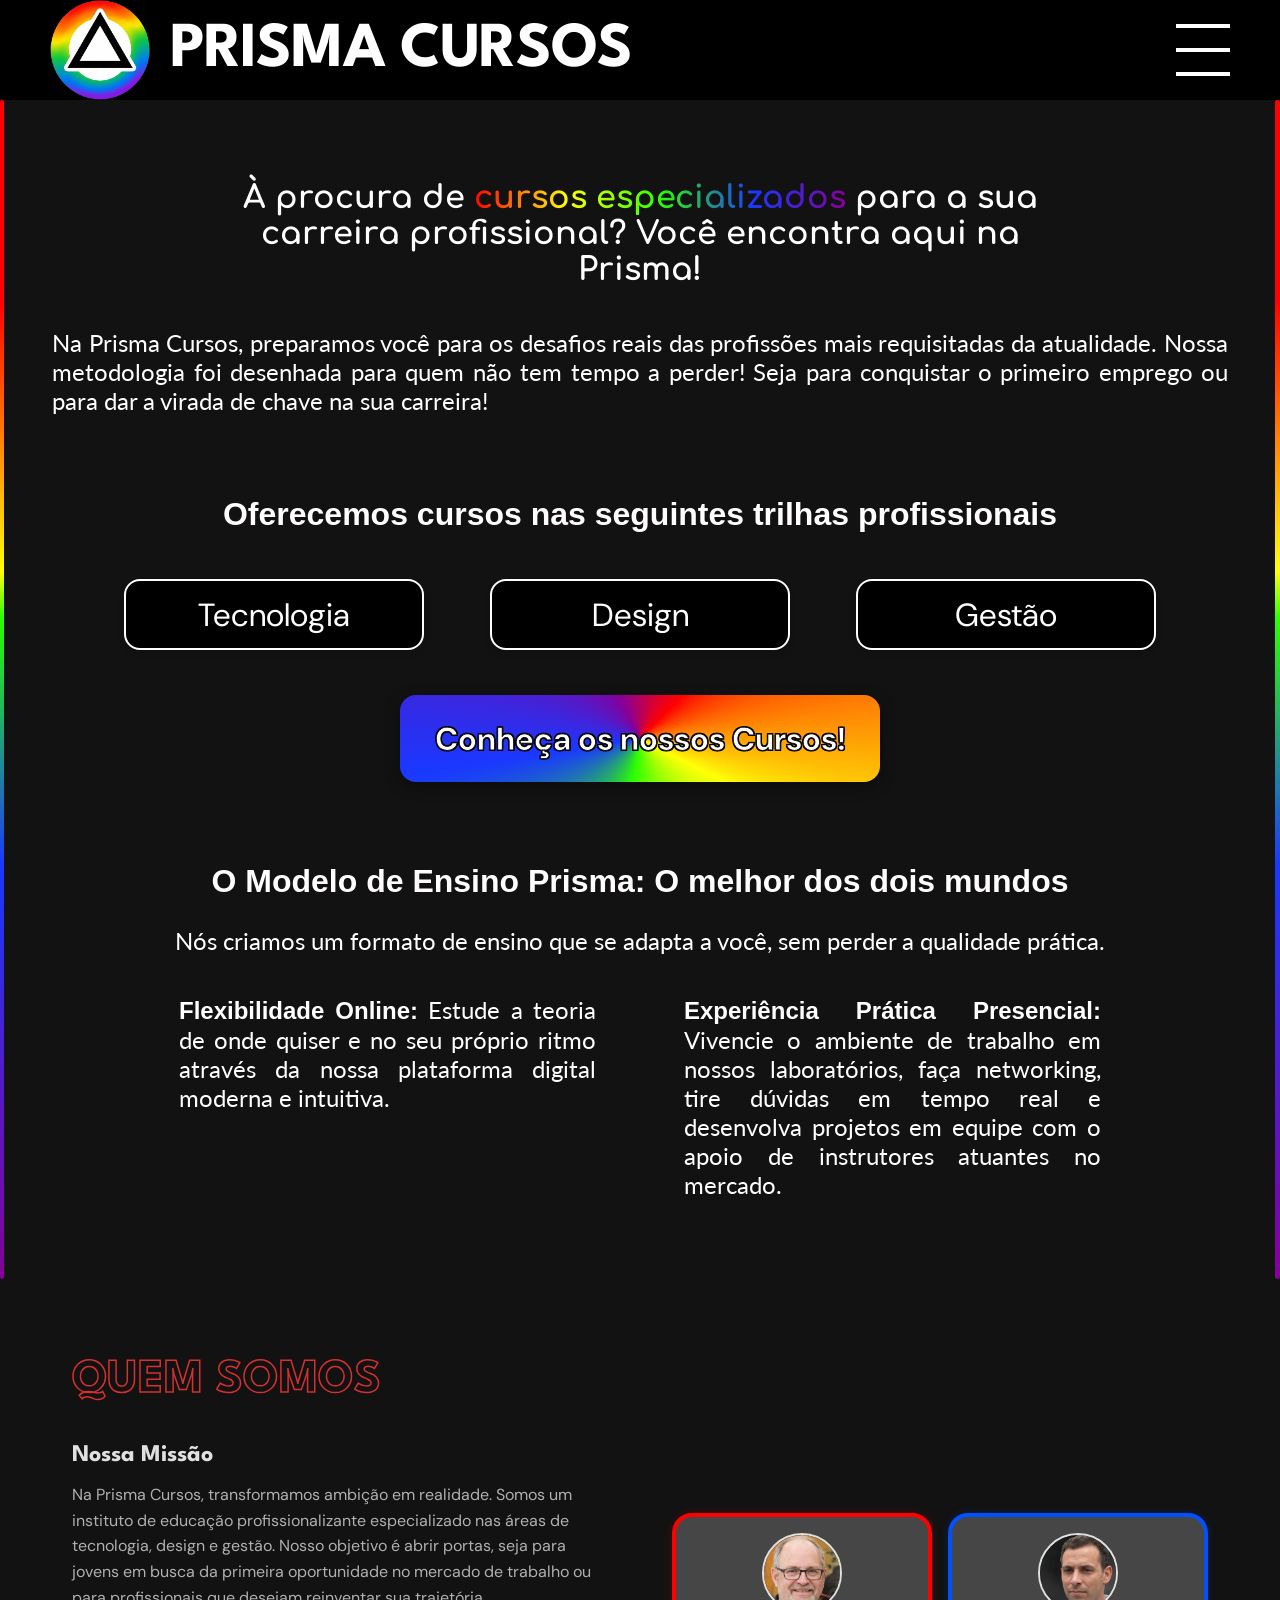
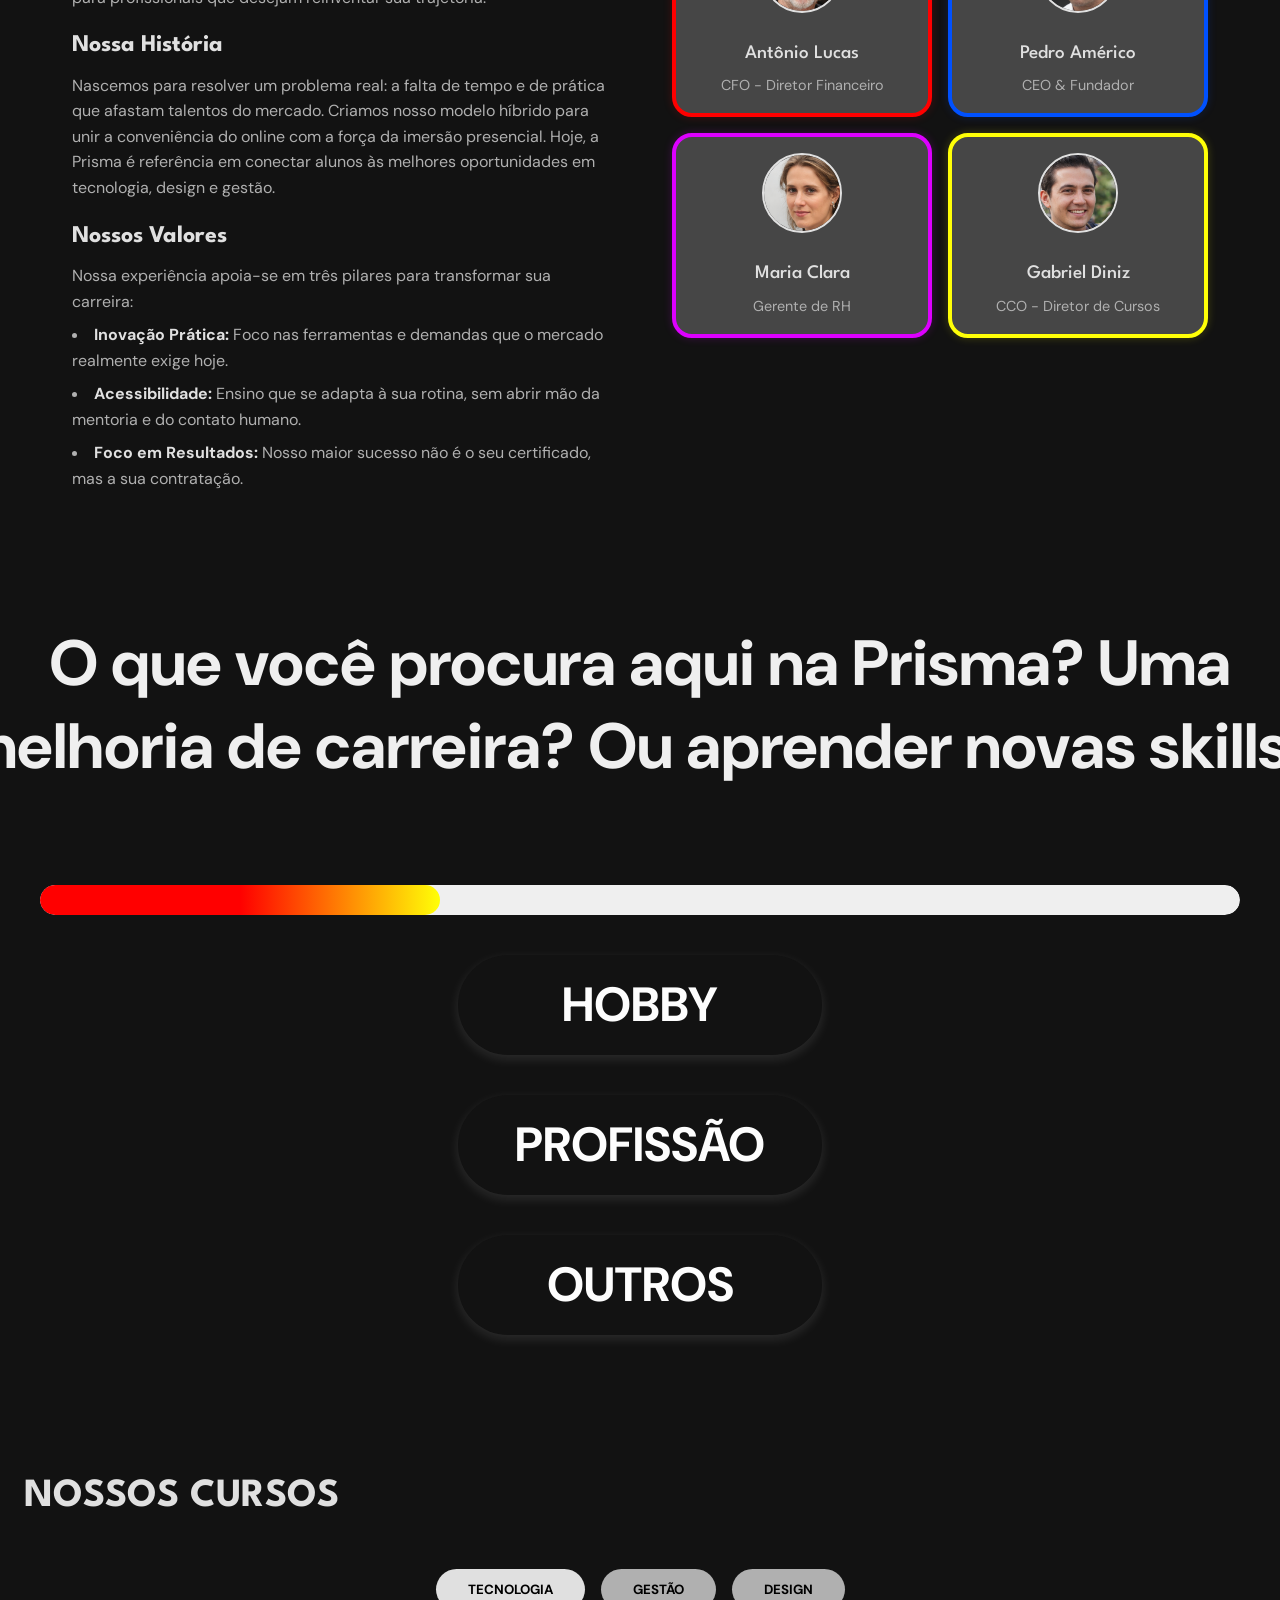
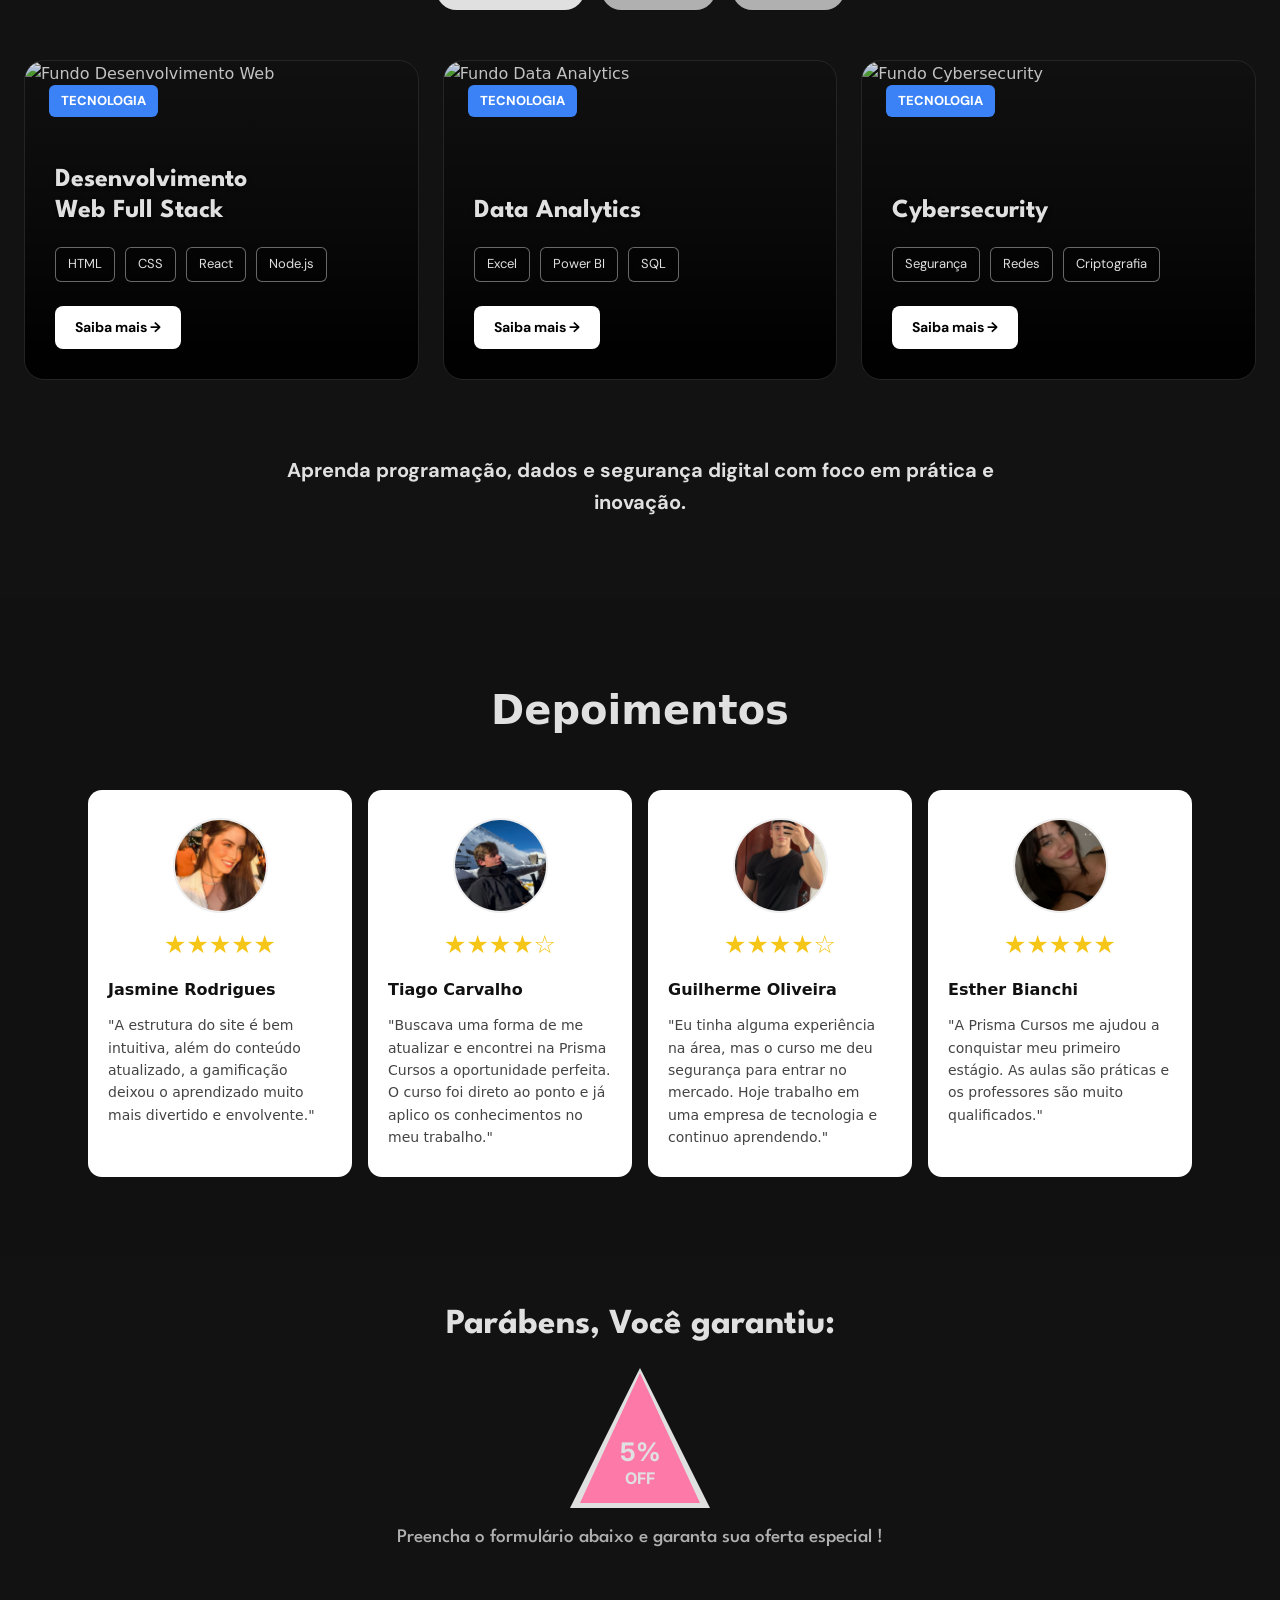
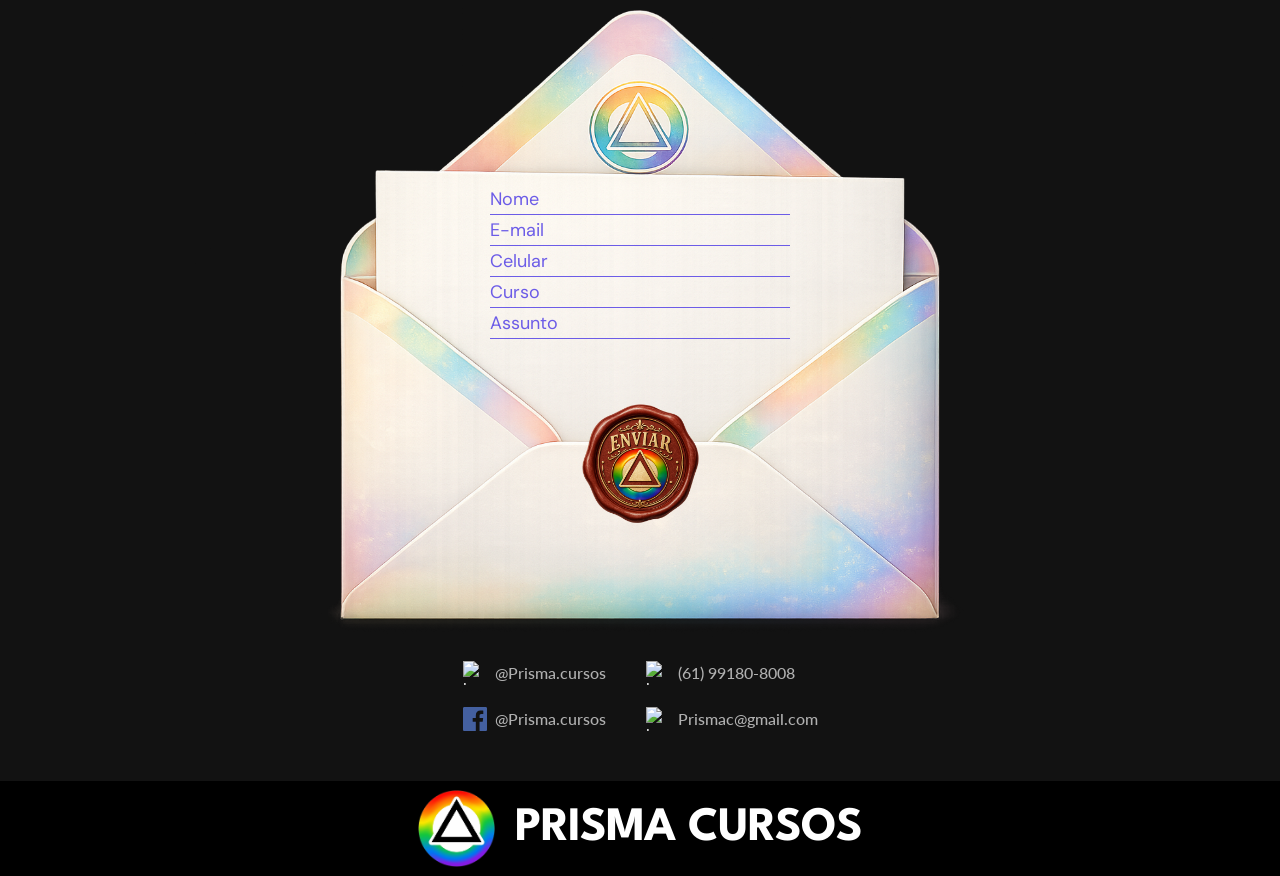
==== commit 14a90182: "ajuste(depoimentos): atualiza estrelas de depoimentos, alinha botao de cursos e corrige link do menu" ====
--- a/index.html
+++ b/index.html
@@ -38,7 +38,7 @@
     <div class="menu-overlay" id="menu-overlay">
       <ul class="menu-list" id="menu-list">
         <li class="menu-item">
-          <a href="#prisma" class="menu-link" id="menu-link-prisma">
+          <a href="#apresentacao" class="menu-link" id="menu-link-prisma">
             <span class="menu-icon">▲</span>
             <span class="menu-label">PRISMA</span>
           </a>
@@ -62,7 +62,7 @@
           </a>
         </li>
         <li class="menu-item">
-          <a href="#depoimento" class="menu-link" id="menu-link-depoimento">
+          <a href="#depoimentos" class="menu-link" id="menu-link-depoimento">
             <span class="menu-icon">▲</span>
             <span class="menu-label">DEPOIMENTOS</span>
           </a>
@@ -131,7 +131,7 @@
               </div>
             </div>
           </div>
-          <a href="#cursos" class="cta-cursos-btn">Conheça os nossos<br>Cursos!</a>
+          <a href="#cursos" class="cta-cursos-btn">Conheça os nossos Cursos!</a>
         </div>
 
         <!-- Parte 2: Modelo de Ensino -->
@@ -148,154 +148,6 @@
           </div>
         </div>
       </div>
-    </section>
-
-    <!-- ============ CARROSSEL DE CURSOS ============ -->
-    <section id="cursos" class="secao-cursos">
-      <h2 class="titulo-cursos">NOSSOS CURSOS</h2>
-
-      <div class="filtros-cursos">
-        <button class="botao-filtro ativo" data-categoria="tecnologia">TECNOLOGIA</button>
-        <button class="botao-filtro" data-categoria="gestao">GESTÃO</button>
-        <button class="botao-filtro" data-categoria="design">DESIGN</button>
-      </div>
-
-      <div class="container-carrossel">
-        <div class="trilha-carrossel">
-
-          <div class="cartao-curso" data-categoria="tecnologia">
-            <img src="assets/bg-fullstack.png" alt="Fundo Desenvolvimento Web" class="fundo-cartao">
-            <div class="conteudo-cartao">
-              <span class="etiqueta etiqueta-tec">TECNOLOGIA</span>
-              <h3>Desenvolvimento<br>Web Full Stack</h3>
-              <div class="grupo-habilidades">
-                <span>HTML</span>
-                <span>CSS</span>
-                <span>React</span>
-                <span>Node.js</span>
-              </div>
-              <a href="#contato" class="botao-saiba-mais">Saiba mais &rarr;</a>
-            </div>
-          </div>
-
-          <div class="cartao-curso" data-categoria="tecnologia">
-            <img src="assets/bg-analytics.png" alt="Fundo Data Analytics" class="fundo-cartao">
-            <div class="conteudo-cartao">
-              <span class="etiqueta etiqueta-tec">TECNOLOGIA</span>
-              <h3>Data Analytics</h3>
-              <div class="grupo-habilidades">
-                <span>Excel</span>
-                <span>Power BI</span>
-                <span>SQL</span>
-              </div>
-              <a href="#contato" class="botao-saiba-mais">Saiba mais &rarr;</a>
-            </div>
-          </div>
-
-          <div class="cartao-curso" data-categoria="tecnologia">
-            <img src="assets/bg-cyber.png" alt="Fundo Cybersecurity" class="fundo-cartao">
-            <div class="conteudo-cartao">
-              <span class="etiqueta etiqueta-tec">TECNOLOGIA</span>
-              <h3>Cybersecurity</h3>
-              <div class="grupo-habilidades">
-                <span>Segurança</span>
-                <span>Redes</span>
-                <span>Criptografia</span>
-              </div>
-              <a href="#contato" class="botao-saiba-mais">Saiba mais &rarr;</a>
-            </div>
-          </div>
-
-          <div class="cartao-curso oculto" data-categoria="gestao">
-            <img src="assets/bg-gestao-projetos.png" alt="Fundo Gestão de Projetos" class="fundo-cartao">
-            <div class="conteudo-cartao">
-              <span class="etiqueta etiqueta-gestao">GESTÃO</span>
-              <h3>Gestão<br>de Projetos</h3>
-              <div class="grupo-habilidades">
-                <span>Scrum</span>
-                <span>Kanban</span>
-                <span>Agilidade</span>
-              </div>
-              <a href="#contato" class="botao-saiba-mais">Saiba mais &rarr;</a>
-            </div>
-          </div>
-
-          <div class="cartao-curso oculto" data-categoria="gestao">
-            <img src="assets/bg-marketing.png" alt="Fundo Marketing Digital" class="fundo-cartao">
-            <div class="conteudo-cartao">
-              <span class="etiqueta etiqueta-gestao">GESTÃO</span>
-              <h3>Marketing Digital</h3>
-              <div class="grupo-habilidades">
-                <span>SEO</span>
-                <span>Tráfego Pago</span>
-                <span>Redes Sociais</span>
-              </div>
-              <a href="#contato" class="botao-saiba-mais">Saiba mais &rarr;</a>
-            </div>
-          </div>
-
-          <div class="cartao-curso oculto" data-categoria="gestao">
-            <img src="assets/bg-lideranca.png" alt="Fundo Liderança" class="fundo-cartao">
-            <div class="conteudo-cartao">
-              <span class="etiqueta etiqueta-gestao">GESTÃO</span>
-              <h3>Liderança e<br>Gestão de Pessoas</h3>
-              <div class="grupo-habilidades">
-                <span>Liderança</span>
-                <span>Comunicação</span>
-                <span>Team Building</span>
-              </div>
-              <a href="#contato" class="botao-saiba-mais">Saiba mais &rarr;</a>
-            </div>
-          </div>
-
-          <div class="cartao-curso oculto" data-categoria="design">
-            <img src="assets/bg-uiux.png" alt="Fundo UI/UX" class="fundo-cartao">
-            <div class="conteudo-cartao">
-              <span class="etiqueta etiqueta-design">DESIGN</span>
-              <h3>UI/UX Design</h3>
-              <div class="grupo-habilidades">
-                <span>Figma</span>
-                <span>Wireframe</span>
-                <span>Protótipo</span>
-              </div>
-              <a href="#contato" class="botao-saiba-mais">Saiba mais &rarr;</a>
-            </div>
-          </div>
-
-          <div class="cartao-curso oculto" data-categoria="design">
-            <img src="assets/bg-grafico.png" alt="Fundo Design Gráfico" class="fundo-cartao">
-            <div class="conteudo-cartao">
-              <span class="etiqueta etiqueta-design">DESIGN</span>
-              <h3>Design Gráfico</h3>
-              <div class="grupo-habilidades">
-                <span>Photoshop</span>
-                <span>Illustrator</span>
-                <span>Branding</span>
-              </div>
-              <a href="#contato" class="botao-saiba-mais">Saiba mais &rarr;</a>
-            </div>
-          </div>
-
-          <div class="cartao-curso oculto" data-categoria="design">
-            <img src="assets/bg-motion.png" alt="Fundo Motion Design" class="fundo-cartao">
-            <div class="conteudo-cartao">
-              <span class="etiqueta etiqueta-design">DESIGN</span>
-              <h3>Motion Design</h3>
-              <div class="grupo-habilidades">
-                <span>After Effects</span>
-                <span>Animação</span>
-                <span>Vídeo</span>
-              </div>
-              <a href="#contato" class="botao-saiba-mais">Saiba mais &rarr;</a>
-            </div>
-          </div>
-
-        </div>
-      </div>
-
-      <p class="texto-informativo-cursos" id="texto-informativo-cursos">
-        Aprenda programação, dados e segurança digital com foco em prática e inovação.
-      </p>
     </section>
 
     <!-- ============ SEÇÃO: QUEM SOMOS ============ -->
@@ -417,6 +269,192 @@
       </div>
     </section>
 
+    <!-- ============ CARROSSEL DE CURSOS ============ -->
+    <section id="cursos" class="secao-cursos">
+      <h2 class="titulo-cursos">NOSSOS CURSOS</h2>
+
+      <div class="filtros-cursos">
+        <button class="botao-filtro ativo" data-categoria="tecnologia">TECNOLOGIA</button>
+        <button class="botao-filtro" data-categoria="gestao">GESTÃO</button>
+        <button class="botao-filtro" data-categoria="design">DESIGN</button>
+      </div>
+
+      <div class="container-carrossel">
+        <div class="trilha-carrossel">
+
+          <div class="cartao-curso" data-categoria="tecnologia">
+            <img src="assets/bg-fullstack.png" alt="Fundo Desenvolvimento Web" class="fundo-cartao">
+            <div class="conteudo-cartao">
+              <span class="etiqueta etiqueta-tec">TECNOLOGIA</span>
+              <h3>Desenvolvimento<br>Web Full Stack</h3>
+              <div class="grupo-habilidades">
+                <span>HTML</span>
+                <span>CSS</span>
+                <span>React</span>
+                <span>Node.js</span>
+              </div>
+              <a href="#contato" class="botao-saiba-mais">Saiba mais &rarr;</a>
+            </div>
+          </div>
+
+          <div class="cartao-curso" data-categoria="tecnologia">
+            <img src="assets/bg-analytics.png" alt="Fundo Data Analytics" class="fundo-cartao">
+            <div class="conteudo-cartao">
+              <span class="etiqueta etiqueta-tec">TECNOLOGIA</span>
+              <h3>Data Analytics</h3>
+              <div class="grupo-habilidades">
+                <span>Excel</span>
+                <span>Power BI</span>
+                <span>SQL</span>
+              </div>
+              <a href="#contato" class="botao-saiba-mais">Saiba mais &rarr;</a>
+            </div>
+          </div>
+
+          <div class="cartao-curso" data-categoria="tecnologia">
+            <img src="assets/bg-cyber.png" alt="Fundo Cybersecurity" class="fundo-cartao">
+            <div class="conteudo-cartao">
+              <span class="etiqueta etiqueta-tec">TECNOLOGIA</span>
+              <h3>Cybersecurity</h3>
+              <div class="grupo-habilidades">
+                <span>Segurança</span>
+                <span>Redes</span>
+                <span>Criptografia</span>
+              </div>
+              <a href="#contato" class="botao-saiba-mais">Saiba mais &rarr;</a>
+            </div>
+          </div>
+
+          <div class="cartao-curso oculto" data-categoria="gestao">
+            <img src="assets/bg-gestao-projetos.png" alt="Fundo Gestão de Projetos" class="fundo-cartao">
+            <div class="conteudo-cartao">
+              <span class="etiqueta etiqueta-gestao">GESTÃO</span>
+              <h3>Gestão<br>de Projetos</h3>
+              <div class="grupo-habilidades">
+                <span>Scrum</span>
+                <span>Kanban</span>
+                <span>Agilidade</span>
+              </div>
+              <a href="#contato" class="botao-saiba-mais">Saiba mais &rarr;</a>
+            </div>
+          </div>
+
+          <div class="cartao-curso oculto" data-categoria="gestao">
+            <img src="assets/bg-marketing.png" alt="Fundo Marketing Digital" class="fundo-cartao">
+            <div class="conteudo-cartao">
+              <span class="etiqueta etiqueta-gestao">GESTÃO</span>
+              <h3>Marketing Digital</h3>
+              <div class="grupo-habilidades">
+                <span>SEO</span>
+                <span>Tráfego Pago</span>
+                <span>Redes Sociais</span>
+              </div>
+              <a href="#contato" class="botao-saiba-mais">Saiba mais &rarr;</a>
+            </div>
+          </div>
+
+          <div class="cartao-curso oculto" data-categoria="gestao">
+            <img src="assets/bg-lideranca.png" alt="Fundo Liderança" class="fundo-cartao">
+            <div class="conteudo-cartao">
+              <span class="etiqueta etiqueta-gestao">GESTÃO</span>
+              <h3>Liderança e<br>Gestão de Pessoas</h3>
+              <div class="grupo-habilidades">
+                <span>Liderança</span>
+                <span>Comunicação</span>
+                <span>Team Building</span>
+              </div>
+              <a href="#contato" class="botao-saiba-mais">Saiba mais &rarr;</a>
+            </div>
+          </div>
+
+          <div class="cartao-curso oculto" data-categoria="design">
+            <img src="assets/bg-uiux.png" alt="Fundo UI/UX" class="fundo-cartao">
+            <div class="conteudo-cartao">
+              <span class="etiqueta etiqueta-design">DESIGN</span>
+              <h3>UI/UX Design</h3>
+              <div class="grupo-habilidades">
+                <span>Figma</span>
+                <span>Wireframe</span>
+                <span>Protótipo</span>
+              </div>
+              <a href="#contato" class="botao-saiba-mais">Saiba mais &rarr;</a>
+            </div>
+          </div>
+
+          <div class="cartao-curso oculto" data-categoria="design">
+            <img src="assets/bg-grafico.png" alt="Fundo Design Gráfico" class="fundo-cartao">
+            <div class="conteudo-cartao">
+              <span class="etiqueta etiqueta-design">DESIGN</span>
+              <h3>Design Gráfico</h3>
+              <div class="grupo-habilidades">
+                <span>Photoshop</span>
+                <span>Illustrator</span>
+                <span>Branding</span>
+              </div>
+              <a href="#contato" class="botao-saiba-mais">Saiba mais &rarr;</a>
+            </div>
+          </div>
+
+          <div class="cartao-curso oculto" data-categoria="design">
+            <img src="assets/bg-motion.png" alt="Fundo Motion Design" class="fundo-cartao">
+            <div class="conteudo-cartao">
+              <span class="etiqueta etiqueta-design">DESIGN</span>
+              <h3>Motion Design</h3>
+              <div class="grupo-habilidades">
+                <span>After Effects</span>
+                <span>Animação</span>
+                <span>Vídeo</span>
+              </div>
+              <a href="#contato" class="botao-saiba-mais">Saiba mais &rarr;</a>
+            </div>
+          </div>
+
+        </div>
+      </div>
+
+      <p class="texto-informativo-cursos" id="texto-informativo-cursos">
+        Aprenda programação, dados e segurança digital com foco em prática e inovação.
+      </p>
+    </section>
+
+    <!-- ============ DEPOIMENTOS ============ -->
+    <section id="depoimentos" class="depoimentos-container">
+      <div class="depoimentos-wrapper">
+        <h2 class="depoimentos-titulo">Depoimentos</h2>
+        <div class="depoimentos-grid">
+
+          <div class="depoimentos-card">
+            <img class="depoimentos-avatar" src="assets/img/JasmineRodrigues.jpg" alt="Jasmine Rodrigues">
+            <div class="depoimentos-estrelas">★★★★★</div>
+            <p class="depoimentos-nome">Jasmine Rodrigues</p>
+            <p class="depoimentos-texto">"A estrutura do site é bem intuitiva, além do conteúdo atualizado, a gamificação deixou o aprendizado muito mais divertido e envolvente."</p>
+          </div>
+
+          <div class="depoimentos-card">
+            <img class="depoimentos-avatar" src="assets/img/TiagoCarvalho.jpg" alt="Tiago Carvalho">
+            <div class="depoimentos-estrelas">★★★★☆</div>
+            <p class="depoimentos-nome">Tiago Carvalho</p>
+            <p class="depoimentos-texto">"Buscava uma forma de me atualizar e encontrei na Prisma Cursos a oportunidade perfeita. O curso foi direto ao ponto e já aplico os conhecimentos no meu trabalho."</p>
+          </div>
+
+          <div class="depoimentos-card">
+            <img class="depoimentos-avatar" src="assets/img/GuilhermeOliveira.jpeg" alt="Guilherme Oliveira">
+            <div class="depoimentos-estrelas">★★★★☆</div>
+            <p class="depoimentos-nome">Guilherme Oliveira</p>
+            <p class="depoimentos-texto">"Eu tinha alguma experiência na área, mas o curso me deu segurança para entrar no mercado. Hoje trabalho em uma empresa de tecnologia e continuo aprendendo."</p>
+          </div>
+
+          <div class="depoimentos-card">
+            <img class="depoimentos-avatar" src="assets/img/EstherBianchi.jpg" alt="Esther Bianchi">
+            <div class="depoimentos-estrelas">★★★★★</div>
+            <p class="depoimentos-nome">Esther Bianchi</p>
+            <p class="depoimentos-texto">"A Prisma Cursos me ajudou a conquistar meu primeiro estágio. As aulas são práticas e os professores são muito qualificados."</p>
+          </div>
+
+        </div>
+      </div>
+    </section>
+
     <!-- ============ CONTATO ============ -->
     <section id="contato">
       <div class="cabecalho-oferta">
@@ -468,43 +506,6 @@
         </div>
       </div>
     </section>
-
-    <section id="depoimentos" class="depoimentos-container">
-  <div class="depoimentos-wrapper">
-    <h2 class="depoimentos-titulo">Depoimentos</h2>
-    <div class="depoimentos-grid">
-
-      <div class="depoimentos-card">
-        <img class="depoimentos-avatar" src="assets/img/JasmineRodrigues.jpg" alt="Jasmine Rodrigues">
-        <div class="depoimentos-estrelas">☆☆☆☆☆</div>
-        <p class="depoimentos-nome">Jasmine Rodrigues</p>
-        <p class="depoimentos-texto">"A estrutura do site é bem intuitiva, além do conteúdo atualizado, a gamificação deixou o aprendizado muito mais divertido e envolvente."</p>
-      </div>
-
-      <div class="depoimentos-card">
-        <img class="depoimentos-avatar" src="assets/img/TiagoCarvalho.jpg" alt="Tiago Carvalho">
-        <div class="depoimentos-estrelas">☆☆☆☆☆</div>
-        <p class="depoimentos-nome">Tiago Carvalho</p>
-        <p class="depoimentos-texto">"Buscava uma forma de me atualizar e encontrei na Prisma Cursos a oportunidade perfeita. O curso foi direto ao ponto e já aplico os conhecimentos no meu trabalho."</p>
-      </div>
-
-      <div class="depoimentos-card">
-        <img class="depoimentos-avatar" src="assets/img/GuilhermeOliveira.jpeg" alt="Guilherme Oliveira">
-        <div class="depoimentos-estrelas">☆☆☆☆☆</div>
-        <p class="depoimentos-nome">Guilherme Oliveira</p>
-        <p class="depoimentos-texto">"Eu tinha alguma experiência na área, mas o curso me deu segurança para entrar no mercado. Hoje trabalho em uma empresa de tecnologia e continuo aprendendo."</p>
-      </div>
-
-      <div class="depoimentos-card">
-        <img class="depoimentos-avatar" src="assets/img/EstherBianchi.jpg" alt="Esther Bianchi">
-        <div class="depoimentos-estrelas">☆☆☆☆☆</div>
-        <p class="depoimentos-nome">Esther Bianchi</p>
-        <p class="depoimentos-texto">"A Prisma Cursos me ajudou a conquistar meu primeiro estágio. As aulas são práticas e os professores são muito qualificados."</p>
-      </div>
-
-    </div>
-  </div>
-</section>
   </main>
 
   <!-- ============ FOOTER ============ -->
--- a/css/styles.css
+++ b/css/styles.css
@@ -894,7 +894,7 @@
 }
 
 .cta-cursos-btn {
-  width: 335px;
+  width: 480px;
   height: 87px;
   background: conic-gradient(from 45deg, #FF0000, #FFFF07, #2BFF00, #1A38FF, #850099, #FF0000);
   color: #FFFFFF;
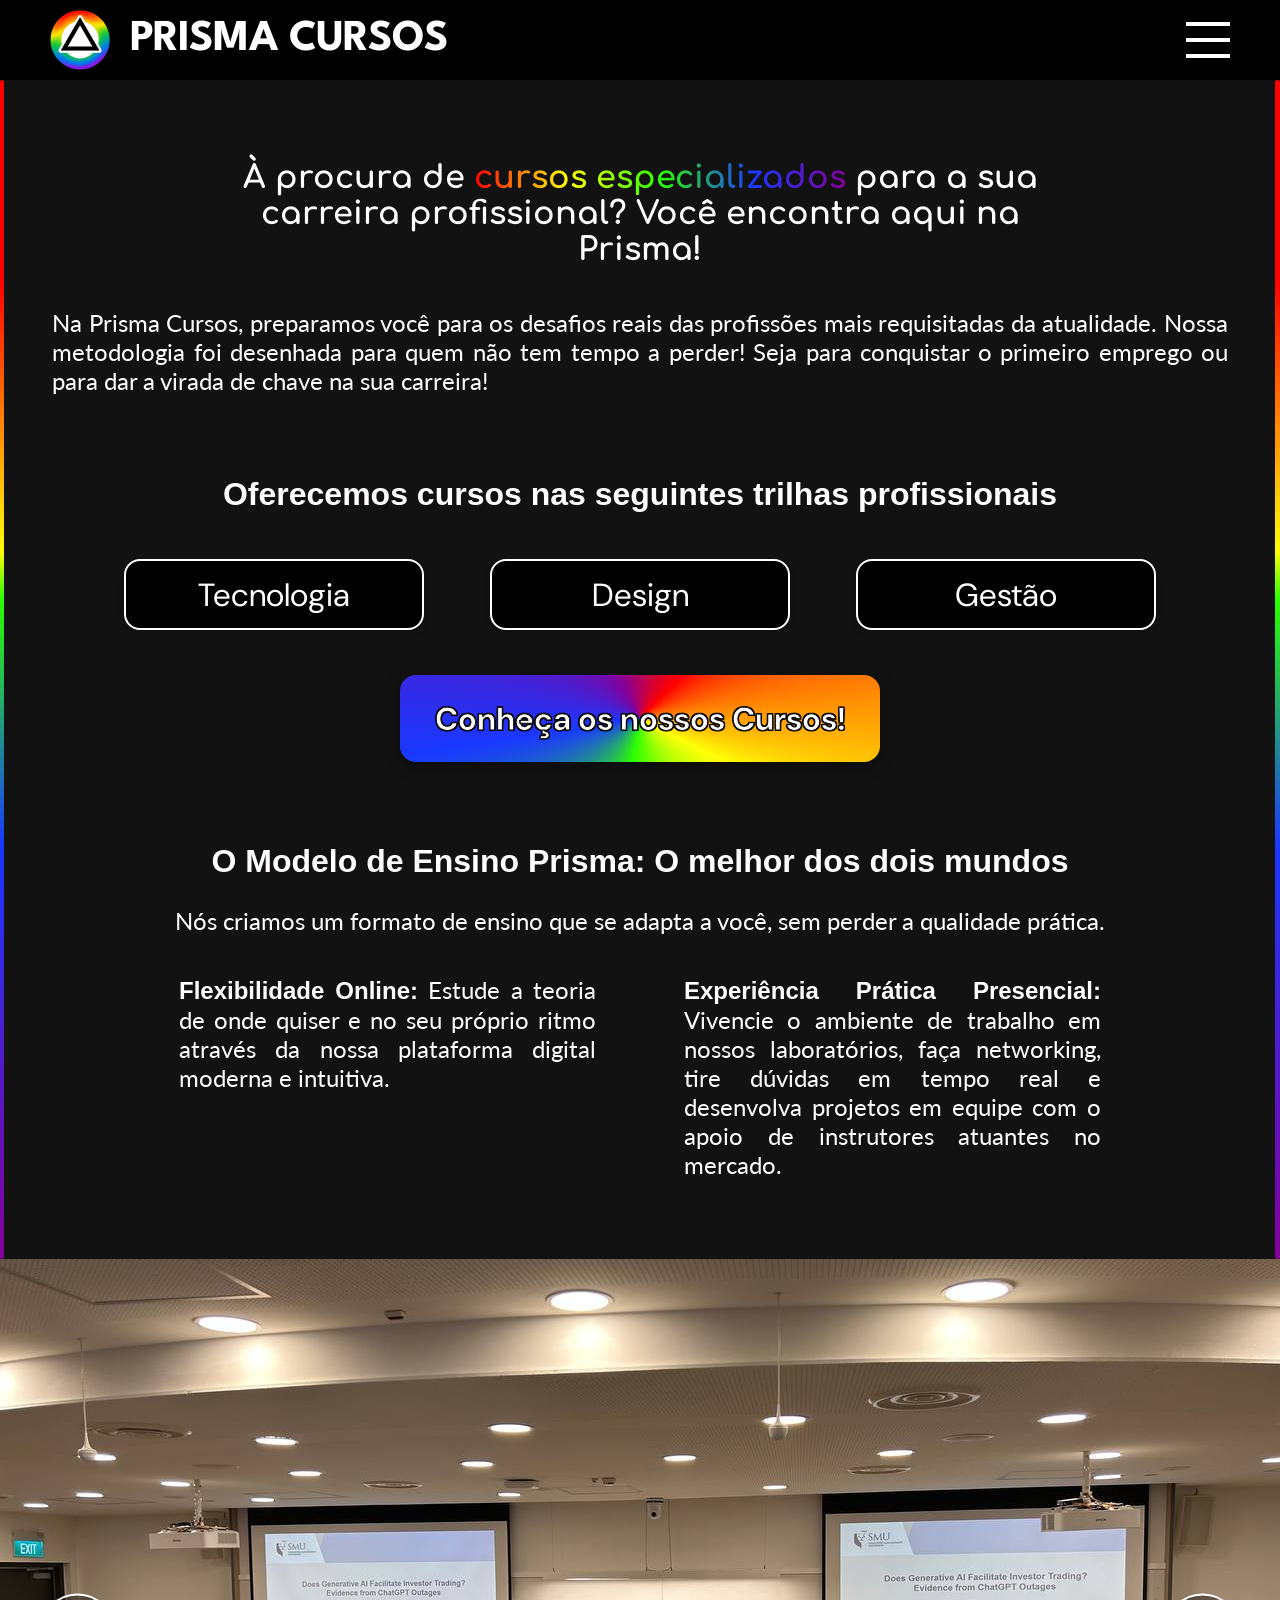
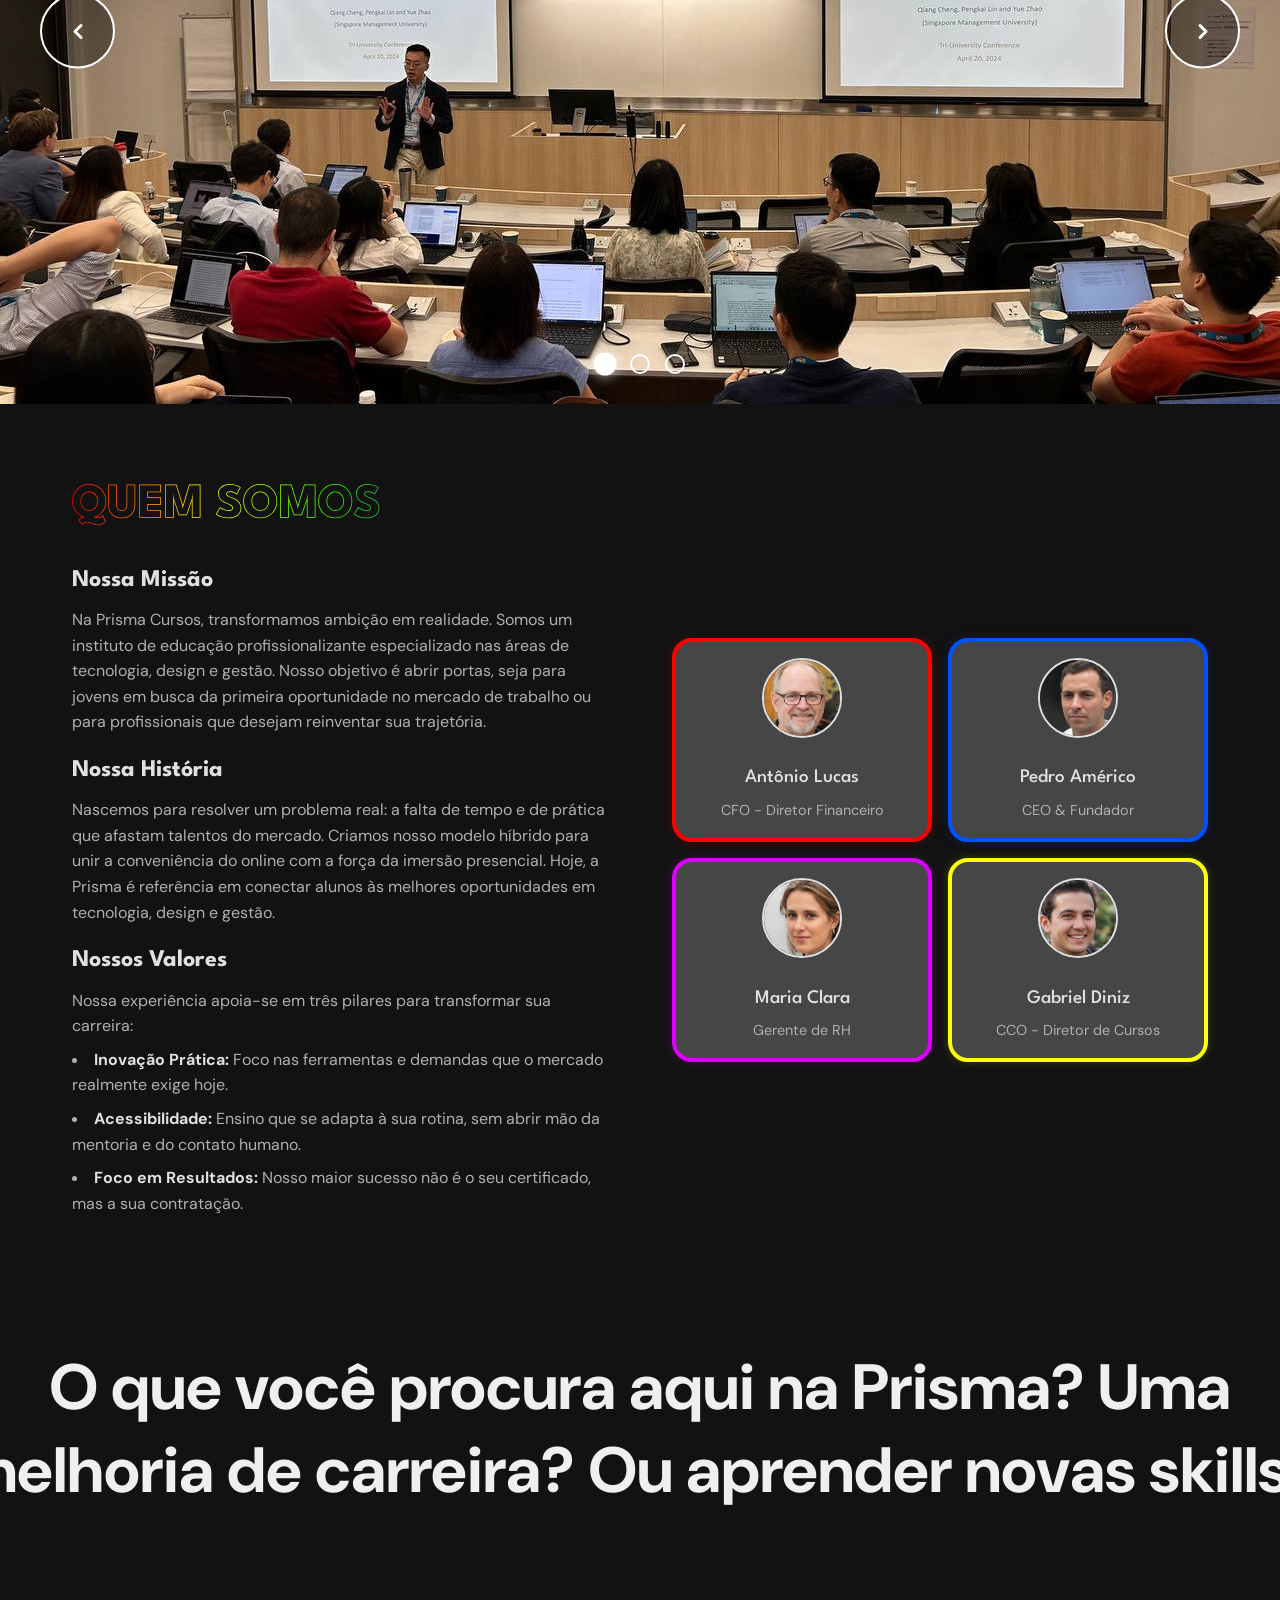
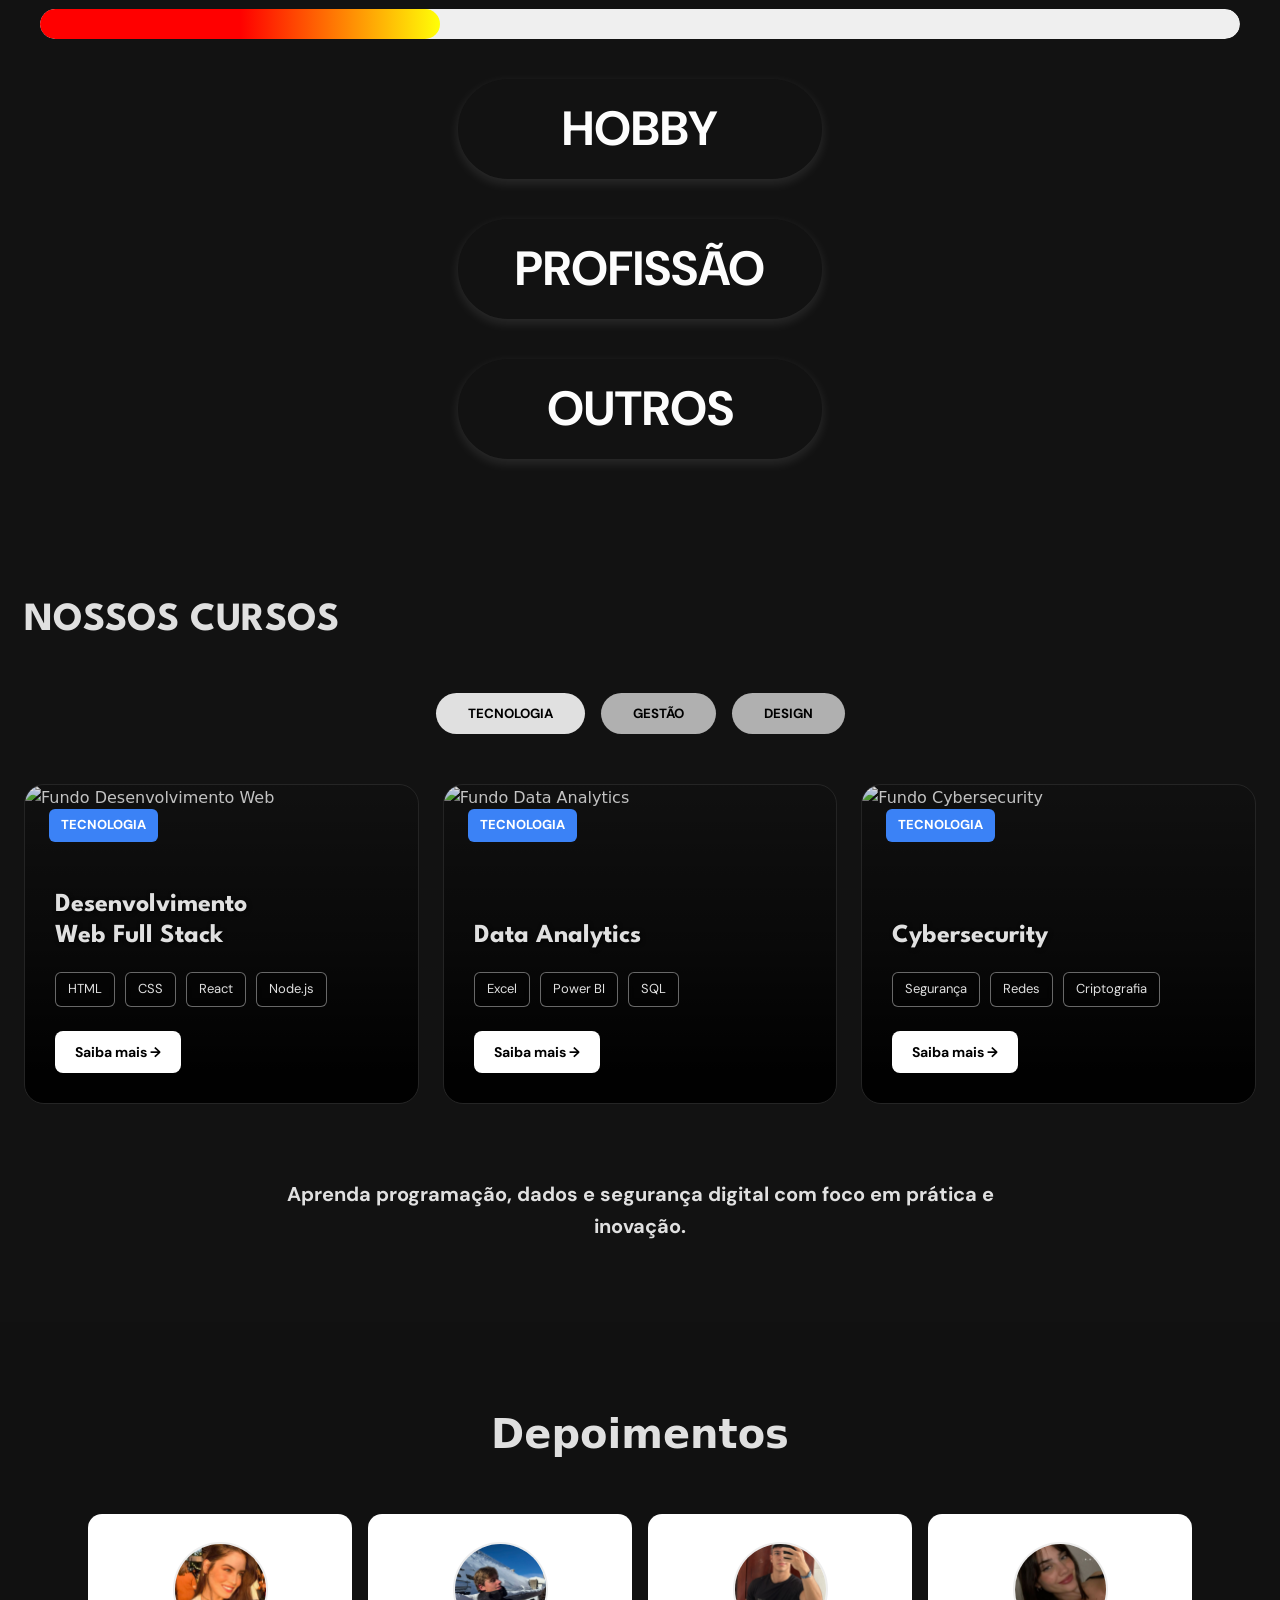
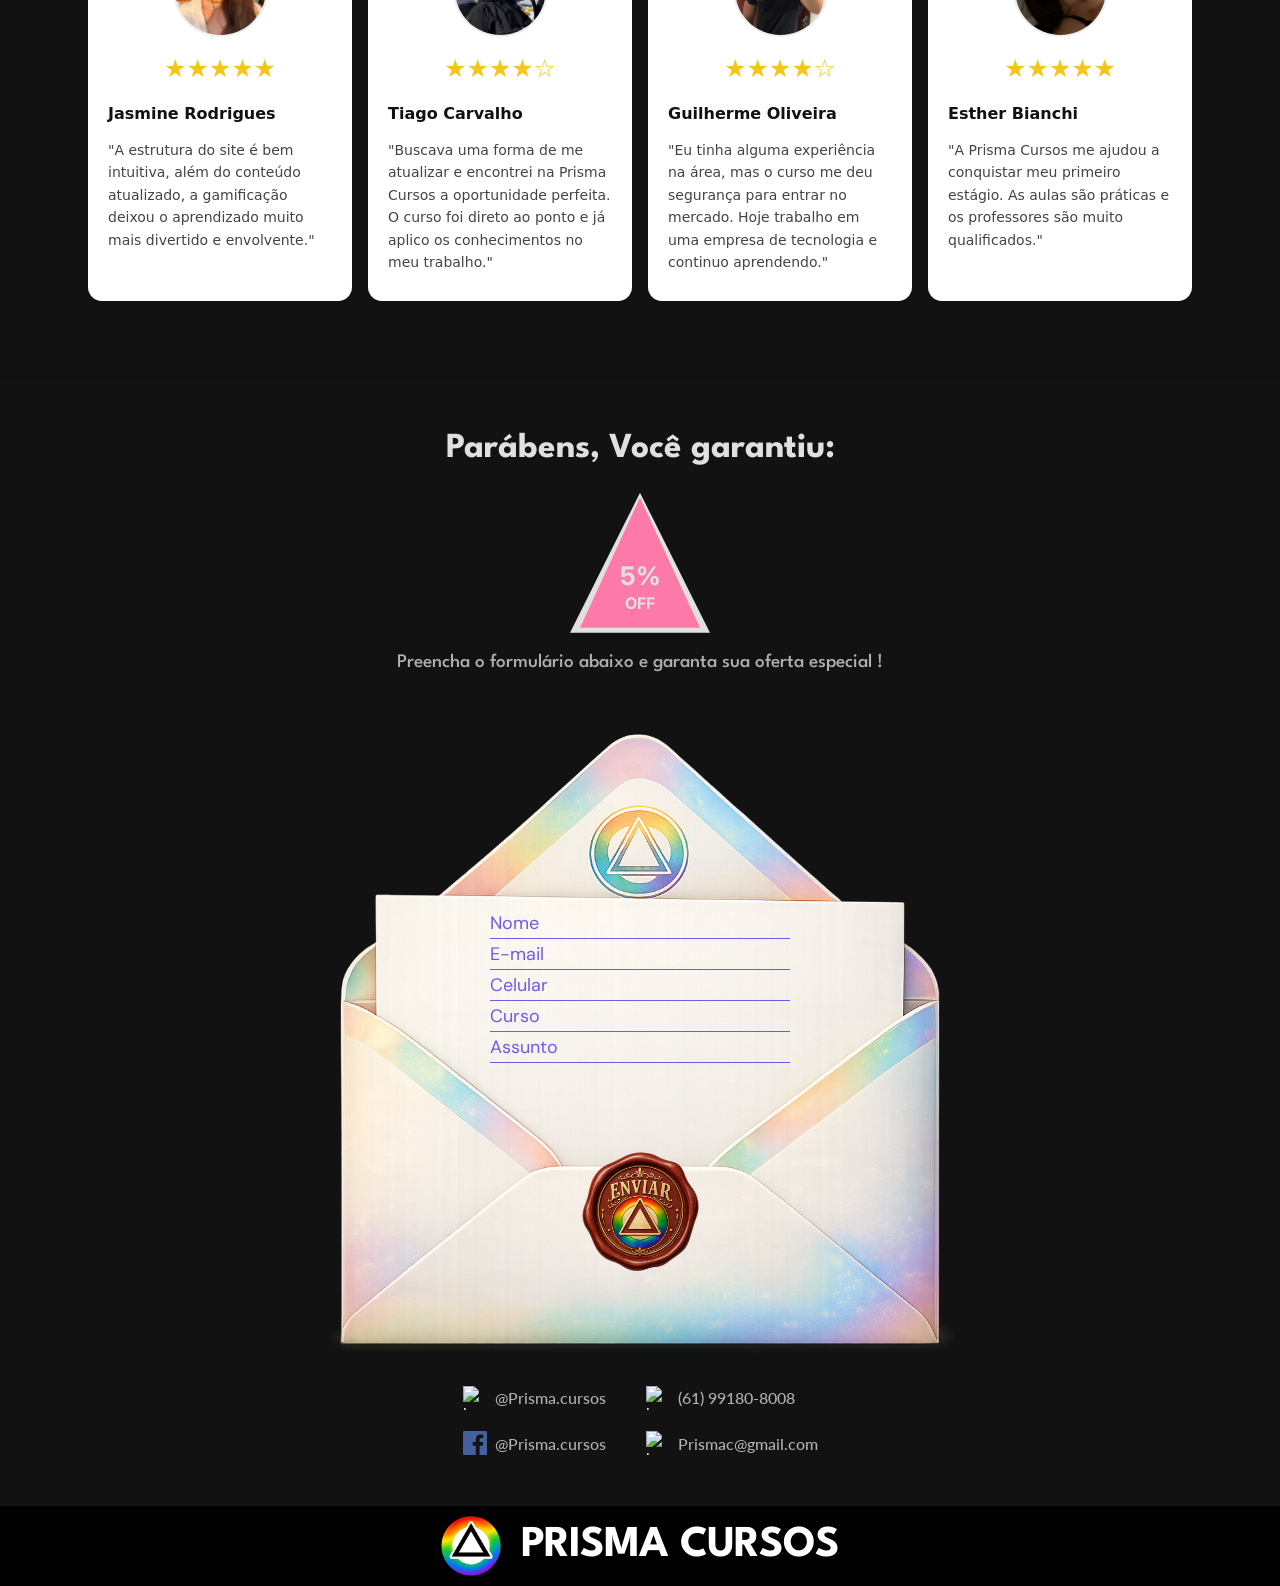
==== commit 175cfa95: "fix(visuais): fix para mobile e de bugs visuais" ====
--- a/index.html
+++ b/index.html
@@ -150,6 +150,43 @@
       </div>
     </section>
 
+    <!-- ============ CARROSSEL DE FOTOS ============ -->
+    <section id="carrossel-cursos">
+      <div class="carrossel-container">
+        <!-- Wrapper dos Slides -->
+        <div class="carrossel-wrapper">
+          <div class="carrossel-slide active" data-slide="0">
+            <img src="assets/carousel-slide-1.png" alt="Trilha de Tecnologia">
+          </div>
+          <div class="carrossel-slide" data-slide="1">
+            <img src="assets/carousel-slide-2.png" alt="Trilha de Design">
+          </div>
+          <div class="carrossel-slide" data-slide="2">
+            <img src="assets/carousel-slide-3.png" alt="Trilha de Gestão">
+          </div>
+        </div>
+
+        <!-- Controles (Setas) -->
+        <button class="carrossel-btn prev" id="btn-carrossel-prev" aria-label="Slide anterior">
+          <svg width="24" height="24" viewBox="0 0 24 24" fill="none" stroke="#FFFFFF" stroke-width="3" stroke-linecap="round" stroke-linejoin="round">
+            <polyline points="15 18 9 12 15 6"></polyline>
+          </svg>
+        </button>
+        <button class="carrossel-btn next" id="btn-carrossel-next" aria-label="Próximo slide">
+          <svg width="24" height="24" viewBox="0 0 24 24" fill="none" stroke="#FFFFFF" stroke-width="3" stroke-linecap="round" stroke-linejoin="round">
+            <polyline points="9 18 15 12 9 6"></polyline>
+          </svg>
+        </button>
+
+        <!-- Indicadores (Dots) -->
+        <div class="carrossel-dots" id="dots-carrossel">
+          <button class="carrossel-dot active" data-slide="0" aria-label="Slide 1"></button>
+          <button class="carrossel-dot" data-slide="1" aria-label="Slide 2"></button>
+          <button class="carrossel-dot" data-slide="2" aria-label="Slide 3"></button>
+        </div>
+      </div>
+    </section>
+
     <!-- ============ SEÇÃO: QUEM SOMOS ============ -->
     <section id="quem-somos" class="quem-somos-container">
       <div class="conteudo-texto">
@@ -260,9 +297,9 @@
           <img class="quiz-result__image" id="quiz-result-image" src="" alt="Imagem do curso recomendado">
         </div>
         <div class="quiz-result__arrow" id="quiz-result-arrow">
-          <svg width="24" height="80" viewBox="0 0 24 80" fill="none">
-            <line x1="12" y1="0" x2="12" y2="68" stroke="#EFEFEF" stroke-width="2"/>
-            <path d="M4 60 L12 76 L20 60" stroke="#EFEFEF" stroke-width="2" fill="none"/>
+          <svg width="24" height="103" viewBox="0 0 24 103" fill="none">
+            <line x1="12" y1="0" x2="12" y2="91" stroke="#EFEFEF" stroke-width="2"/>
+            <path d="M4 83 L12 99 L20 83" stroke="#EFEFEF" stroke-width="2" fill="none"/>
           </svg>
         </div>
 
--- a/css/styles.css
+++ b/css/styles.css
@@ -65,7 +65,7 @@
   position: sticky;
   top: 0;
   z-index: 100;
-  height: 100px;
+  height: 80px;
 }
 
 #navbar {
@@ -73,7 +73,7 @@
   justify-content: space-between;
   align-items: center;
   width: 100%;
-  height: 100px;
+  height: 80px;
   padding: 0 50px;
 }
 
@@ -93,16 +93,16 @@
 }
 
 .logo-img {
-  width: 100px;
-  height: 100px;
+  width: 60px;
+  height: 60px;
   object-fit: contain;
 }
 
 .logo-text {
   font-family: var(--fonte-titulo);
   font-weight: 700;
-  font-size: 64px;
-  line-height: 59px;
+  font-size: 44px;
+  line-height: 44px;
   color: #ffffff;
   letter-spacing: -0.02em;
   text-transform: uppercase;
@@ -116,8 +116,8 @@
   flex-direction: column;
   justify-content: space-between;
   align-items: flex-start;
-  width: 54px;
-  height: 52px;
+  width: 44px;
+  height: 36px;
   background: transparent;
   border: none;
   cursor: pointer;
@@ -128,7 +128,7 @@
 
 .hamburger-line {
   display: block;
-  width: 54px;
+  width: 44px;
   height: 4px;
   background-color: #ffffff;
   border-radius: 0;
@@ -140,7 +140,7 @@
 
 /* Hamburger animação → X */
 .hamburger.active .hamburger-line:nth-child(1) {
-  transform: translateY(24px) rotate(45deg);
+  transform: translateY(16px) rotate(45deg);
 }
 
 .hamburger.active .hamburger-line:nth-child(2) {
@@ -149,13 +149,13 @@
 }
 
 .hamburger.active .hamburger-line:nth-child(3) {
-  transform: translateY(-24px) rotate(-45deg);
+  transform: translateY(-16px) rotate(-45deg);
 }
 
 /* --- Menu Overlay --- */
 .menu-overlay {
   position: absolute;
-  top: 100px;
+  top: 80px;
   right: 50px;
   width: 330px;
   background-color: #000000;
@@ -255,41 +255,63 @@
   }
 
   .logo-img {
-    width: 60px;
-    height: 60px;
+    width: 40px;
+    height: 40px;
   }
 
   .logo-text {
     display: none; /* Mobile header doesn't show text in Figma */
   }
 
-
+  .hamburger {
+    width: 32px;
+    height: 24px;
+  }
+
+  .hamburger-line {
+    width: 32px;
+    height: 3px;
+  }
+
+  .hamburger.active .hamburger-line:nth-child(1) {
+    transform: translateY(10.5px) rotate(45deg);
+  }
+
+  .hamburger.active .hamburger-line:nth-child(2) {
+    opacity: 0;
+    transform: scaleX(0);
+  }
+
+  .hamburger.active .hamburger-line:nth-child(3) {
+    transform: translateY(-10.5px) rotate(-45deg);
+  }
 
   .menu-overlay {
     top: 60px;
     right: 16px;
-    width: 330px;
-  }
-}
-
-@media (max-width: 768px) {
-  #navbar {
-    padding: 0 16px;
-  }
-
-  .menu-overlay {
-    right: 16px;
     width: calc(100vw - 32px);
     max-width: 320px;
   }
 
-  .logo-text {
-    font-size: 1.35rem;
-  }
-
-  .logo-img {
-    width: 42px;
-    height: 42px;
+  .menu-item {
+    height: auto;
+  }
+
+  .menu-link {
+    padding: 12px 20px;
+    gap: 16px;
+  }
+
+  .menu-icon {
+    width: 24px;
+    height: 24px;
+    font-size: 20px;
+    line-height: 24px;
+  }
+
+  .menu-label {
+    font-size: 20px;
+    line-height: 24px;
   }
 }
 
@@ -305,7 +327,8 @@
   align-items: center;
   justify-content: center;
   overflow: hidden;
-  padding: 60px 20px 80px;
+  padding: 31px 19px 90px;
+  gap: 48px;
 }
 
 
@@ -357,11 +380,11 @@
 /* --- Pergunta --- */
 .quiz-question {
   font-family: var(--fonte-corpo);
-  font-size: 1.75rem;
+  font-size: clamp(24px, 7.5vw, 32px);
   font-weight: 700;
   color: #EFEFEF;
   text-align: center;
-  line-height: 1.35;
+  line-height: 42px;
   max-width: 342px;
   order: 1;
 }
@@ -375,7 +398,7 @@
   border-radius: 90px;
   overflow: hidden;
   order: 2;
-  margin: 20px auto;
+  margin: 0 auto;
   transition: opacity 0.4s ease, visibility 0.4s ease;
 }
 .quiz-progress__track {
@@ -414,11 +437,15 @@
   );
 }
 
+#quiz-global-progress[data-step="3"] .quiz-progress__track {
+  background-color: #FFFFFF;
+}
+
 /* --- Opções de resposta (grupo) --- */
 .quiz-options {
   display: flex;
   flex-direction: column;
-  gap: 28px;
+  gap: 48px;
   width: 100%;
   max-width: 364px;
   align-items: center;
@@ -432,13 +459,14 @@
   justify-content: center;
   width: 100%;
   max-width: 364px;
-  height: 80px;
+  height: 100px;
   background-color: #121212;
   color: #FDFDFD;
   font-family: var(--fonte-corpo);
-  font-size: clamp(1.5rem, 5vw, 2.25rem);
+  font-size: clamp(26px, 10vw, 48px);
   font-weight: 700;
   text-align: center;
+  line-height: 62px;
   border: none;
   border-radius: 180px;
   box-shadow: 0px 4px 12px 0px rgba(239, 239, 239, 0.12);
@@ -473,20 +501,23 @@
 
 /* --- Resultado --- */
 .quiz-result {
-  gap: 32px;
+  gap: 48px;
 }
 
 .quiz-result__text {
   max-width: 342px;
+  order: 1;
 }
 
 .quiz-result__image-wrapper {
   width: 100%;
   max-width: 342px;
-  border-radius: 40px;
+  height: 228px;
+  border-radius: 90px;
   overflow: hidden;
   box-shadow: 0px 4px 12px 0px rgba(0, 0, 0, 0.12);
   animation: quizImageFloat 3s ease-in-out infinite alternate;
+  order: 2;
 }
 
 @keyframes quizImageFloat {
@@ -501,12 +532,17 @@
 .quiz-result__image {
   display: block;
   width: 100%;
-  height: auto;
+  height: 100%;
   object-fit: cover;
 }
 
 .quiz-result__arrow {
+  order: 3;
   animation: quizArrowBounce 1.5s ease-in-out infinite;
+  display: flex;
+  justify-content: center;
+  align-items: center;
+  height: 103px;
 }
 
 @keyframes quizArrowBounce {
@@ -532,30 +568,6 @@
   background-color: rgba(239, 239, 239, 0.06);
   border-color: rgba(239, 239, 239, 0.5);
   box-shadow: 0px 4px 16px 0px rgba(239, 239, 239, 0.1);
-}
-
-/* --- Responsividade Quiz --- */
-@media (max-width: 480px) {
-  .quiz-section {
-    padding: 40px 12px 60px;
-  }
-
-  .quiz-question {
-    font-size: 1.4rem;
-  }
-
-  .quiz-btn {
-    height: 70px;
-    font-size: 1.4rem;
-  }
-
-  .quiz-progress {
-    height: 22px;
-  }
-
-  .quiz-result__image-wrapper {
-    border-radius: 28px;
-  }
 }
 
 /* ===========================================
@@ -1232,13 +1244,13 @@
 
 .porcentagem {
   font-family: 'Inter', sans-serif;
-  font-size: 1.6rem; /* rem ~=16px */
+  font-size: clamp(0.7rem, 2.5vw, 1.6rem);
   font-weight: bold;
   line-height: 1;
 }
 .texto-off {
   font-family: 'Inter', sans-serif;
-  font-size: 1rem;
+  font-size: clamp(0.5rem, 1.5vw, 1rem);
   text-transform: uppercase;
   margin-top: 2px;
   font-weight: bold;
@@ -1267,6 +1279,12 @@
   display: flex;
   flex-direction: column; 
   width: 30%; 
+  max-height: 35%;
+  overflow-y: auto;
+  scrollbar-width: none; /* Firefox */
+}
+.formulario-inputs::-webkit-scrollbar {
+  display: none; /* Safari and Chrome */
 }
 
 .formulario-inputs input { /*ESTILO DOS INPUTS */
@@ -1292,7 +1310,7 @@
   justify-content: center;
   align-items: center;
   width: 14%; /* Largura e alturar iguais para formar uma esfera */
-  height: 14%;
+  aspect-ratio: 1 / 1;
   border-radius: 50%; /* Transforma o quadrado em círculo */
   position: absolute; 
   top: 65%; 
@@ -1341,7 +1359,7 @@
 /* ============ FOOTER ============ */
 #footer {
   background-color: #000000;
-  height: 95px;
+  height: 80px;
   display: flex;
   justify-content: center;
   align-items: center;
@@ -1356,29 +1374,32 @@
 }
 
 .footer-logo-img {
-  width: 77px;
-  height: 77px;
+  width: 60px;
+  height: 60px;
   object-fit: contain;
 }
 
 .footer-logo-text {
   font-family: var(--fonte-titulo);
   font-weight: 700;
-  font-size: 48px;
+  font-size: 44px;
   line-height: 44px;
   color: #ffffff;
   letter-spacing: -0.02em;
   text-transform: uppercase;
 }
 
-@media (max-width: 480px) {
+@media (max-width: 768px) {
+  #footer {
+    height: 60px;
+  }
+  .footer-logo-img {
+    width: 40px;
+    height: 40px;
+  }
   .footer-logo-text {
-    font-size: 32px;
-    line-height: 30px;
-  }
-  .footer-logo-img {
-    width: 60px;
-    height: 60px;
+    font-size: 24px;
+    line-height: 24px;
   }
 }
 
@@ -1390,60 +1411,22 @@
  min-height: 100vh; 
 }
 
-/* --- TABLET */
-@media (min-width: 361px) and (max-width: 768px) {
-  .formulario-inputs input { 
-    width: 100%;
-    font-size: 1rem;  
-    padding: 1% 0; 
-  }
-  .porcentagem {
-    font-size: 2rem; /* rem ~=16px */
-  }
-  .texto-off {
-    font-size: 1rem;
-  }
-  .formulario-inputs input { 
-    width: 100%;
-    font-size: 1rem;  
-    padding: 1% 0; 
-  }
-}
-
-/* --- MOBILE  --- */
-@media (max-width: 360px) {
-  .porcentagem {
-    font-size: 0.80rem; 
-  }
-  .texto-off {
-    font-size: 0.7rem;
-  }
-  .formulario-inputs {
-    width: 30%; 
-  }
-  .formulario-inputs input { 
-    width: 100%;
-    font-size: 0.5rem;  
-    padding: 1% 0; 
-  }
+/* --- TABLET E MOBILE (CONTATO & FORMULÁRIO) --- */
+@media (max-width: 768px) {
+  .formulario-inputs input {
+    font-size: clamp(10px, 2.8vw, 14px);
+    padding: 2px 0;
+  }
+  
   .carta-container {
-    width: min(100%, 1000px); 
-  }
+    width: min(95%, 1000px);
+  }
+
   .bloco-contatos-rodape {
-    grid-template-columns: 1fr; /* 1 única coluna ocupando todo o espaço */
-    row-gap: 15px; /* Ajusta o espaço entre as linhas */
-  }
-}
-
-/* --- TABLET E MOBILE (HEADER) --- */
-@media (max-width: 768px) {
-  #navbar {
-    flex-direction: column;
-    text-align: center;
-  }
-  .nav-links {
-    gap: 15px;
-  }
+    grid-template-columns: 1fr;
+    row-gap: 15px;
+  }
+
   .cabecalho-oferta h1 {
     font-size: 1.7rem;
   }
@@ -1654,8 +1637,11 @@
 .titulo-vazado {
   font-family: "League Spartan", sans-serif;
   font-size: 3rem;
-  color: transparent; /* Deixa o preenchimento da letra invisível */
-  -webkit-text-stroke: 1.5px #d63031; /* Aplica a borda vermelha */
+  background: linear-gradient(to right, #FF0000, #FFFF07, #2BFF00, #1A38FF, #850099);
+  -webkit-background-clip: text;
+  background-clip: text;
+  -webkit-text-stroke: 1.5px transparent;
+  -webkit-text-fill-color: #121212;
   margin-bottom: var(--espacamento-md);
   text-transform: uppercase; /* Garante que ficará tudo em maiúsculo */
 }
@@ -1856,3 +1842,167 @@
     line-height: 1.5;
   }
 }
+
+/* ---------- Carrossel de Cursos ---------- */
+#carrossel-cursos {
+  background-color: #121212;
+  padding: 0;
+  width: 100%;
+  display: flex;
+  justify-content: center;
+  align-items: center;
+}
+
+.carrossel-container {
+  width: 100%;
+  max-width: 100%;
+  position: relative;
+  overflow: hidden;
+  border-radius: 0;
+  box-shadow: none;
+  aspect-ratio: 1650 / 960;
+  border: none;
+}
+
+.carrossel-wrapper {
+  width: 100%;
+  height: 100%;
+  position: relative;
+}
+
+.carrossel-slide {
+  position: absolute;
+  top: 0;
+  left: 0;
+  width: 100%;
+  height: 100%;
+  opacity: 0;
+  visibility: hidden;
+  transition: opacity 0.8s cubic-bezier(0.4, 0, 0.2, 1),
+              visibility 0.8s cubic-bezier(0.4, 0, 0.2, 1);
+  z-index: 1;
+}
+
+.carrossel-slide.active {
+  opacity: 1;
+  visibility: visible;
+  z-index: 2;
+}
+
+.carrossel-slide img {
+  width: 100%;
+  height: 100%;
+  object-fit: cover;
+  display: block;
+}
+
+/* Setas de Controle */
+.carrossel-btn {
+  width: 75px;
+  height: 75px;
+  border-radius: 50%;
+  border: 2px solid #ffffff;
+  background-color: rgba(0, 0, 0, 0.4);
+  display: flex;
+  align-items: center;
+  justify-content: center;
+  position: absolute;
+  top: 50%;
+  transform: translateY(-50%);
+  cursor: pointer;
+  transition: all 0.3s cubic-bezier(0.4, 0, 0.2, 1);
+  z-index: 10;
+  outline: none;
+}
+
+.carrossel-btn svg {
+  stroke: #ffffff;
+  transition: stroke 0.3s ease;
+}
+
+.carrossel-btn:hover {
+  background-color: #ffffff;
+  box-shadow: 0 0 20px rgba(255, 255, 255, 0.3);
+}
+
+.carrossel-btn:hover svg {
+  stroke: #000000;
+}
+
+.carrossel-btn.prev {
+  left: 40px;
+}
+
+.carrossel-btn.next {
+  right: 40px;
+}
+
+/* Dots Indicadores */
+.carrossel-dots {
+  position: absolute;
+  bottom: 30px;
+  left: 50%;
+  transform: translateX(-50%);
+  display: flex;
+  gap: 15px;
+  z-index: 10;
+}
+
+.carrossel-dot {
+  width: 20px;
+  height: 20px;
+  border-radius: 50%;
+  border: 2px solid #ffffff;
+  background-color: transparent;
+  cursor: pointer;
+  transition: all 0.3s cubic-bezier(0.4, 0, 0.2, 1);
+  padding: 0;
+  outline: none;
+}
+
+.carrossel-dot.active {
+  background-color: #ffffff;
+  box-shadow: 0 0 12px rgba(255, 255, 255, 0.8);
+  transform: scale(1.15);
+}
+
+/* Responsividade do Carrossel */
+@media (max-width: 1024px) {
+  .carrossel-btn {
+    width: 60px;
+    height: 60px;
+  }
+
+  .carrossel-btn.prev {
+    left: 20px;
+  }
+
+  .carrossel-btn.next {
+    right: 20px;
+  }
+}
+
+@media (max-width: 768px) {
+  .carrossel-btn {
+    width: 45px;
+    height: 45px;
+  }
+
+  .carrossel-btn.prev {
+    left: 10px;
+  }
+
+  .carrossel-btn.next {
+    right: 10px;
+  }
+
+  .carrossel-dots {
+    bottom: 15px;
+    gap: 10px;
+  }
+
+  .carrossel-dot {
+    width: 12px;
+    height: 12px;
+  }
+}
